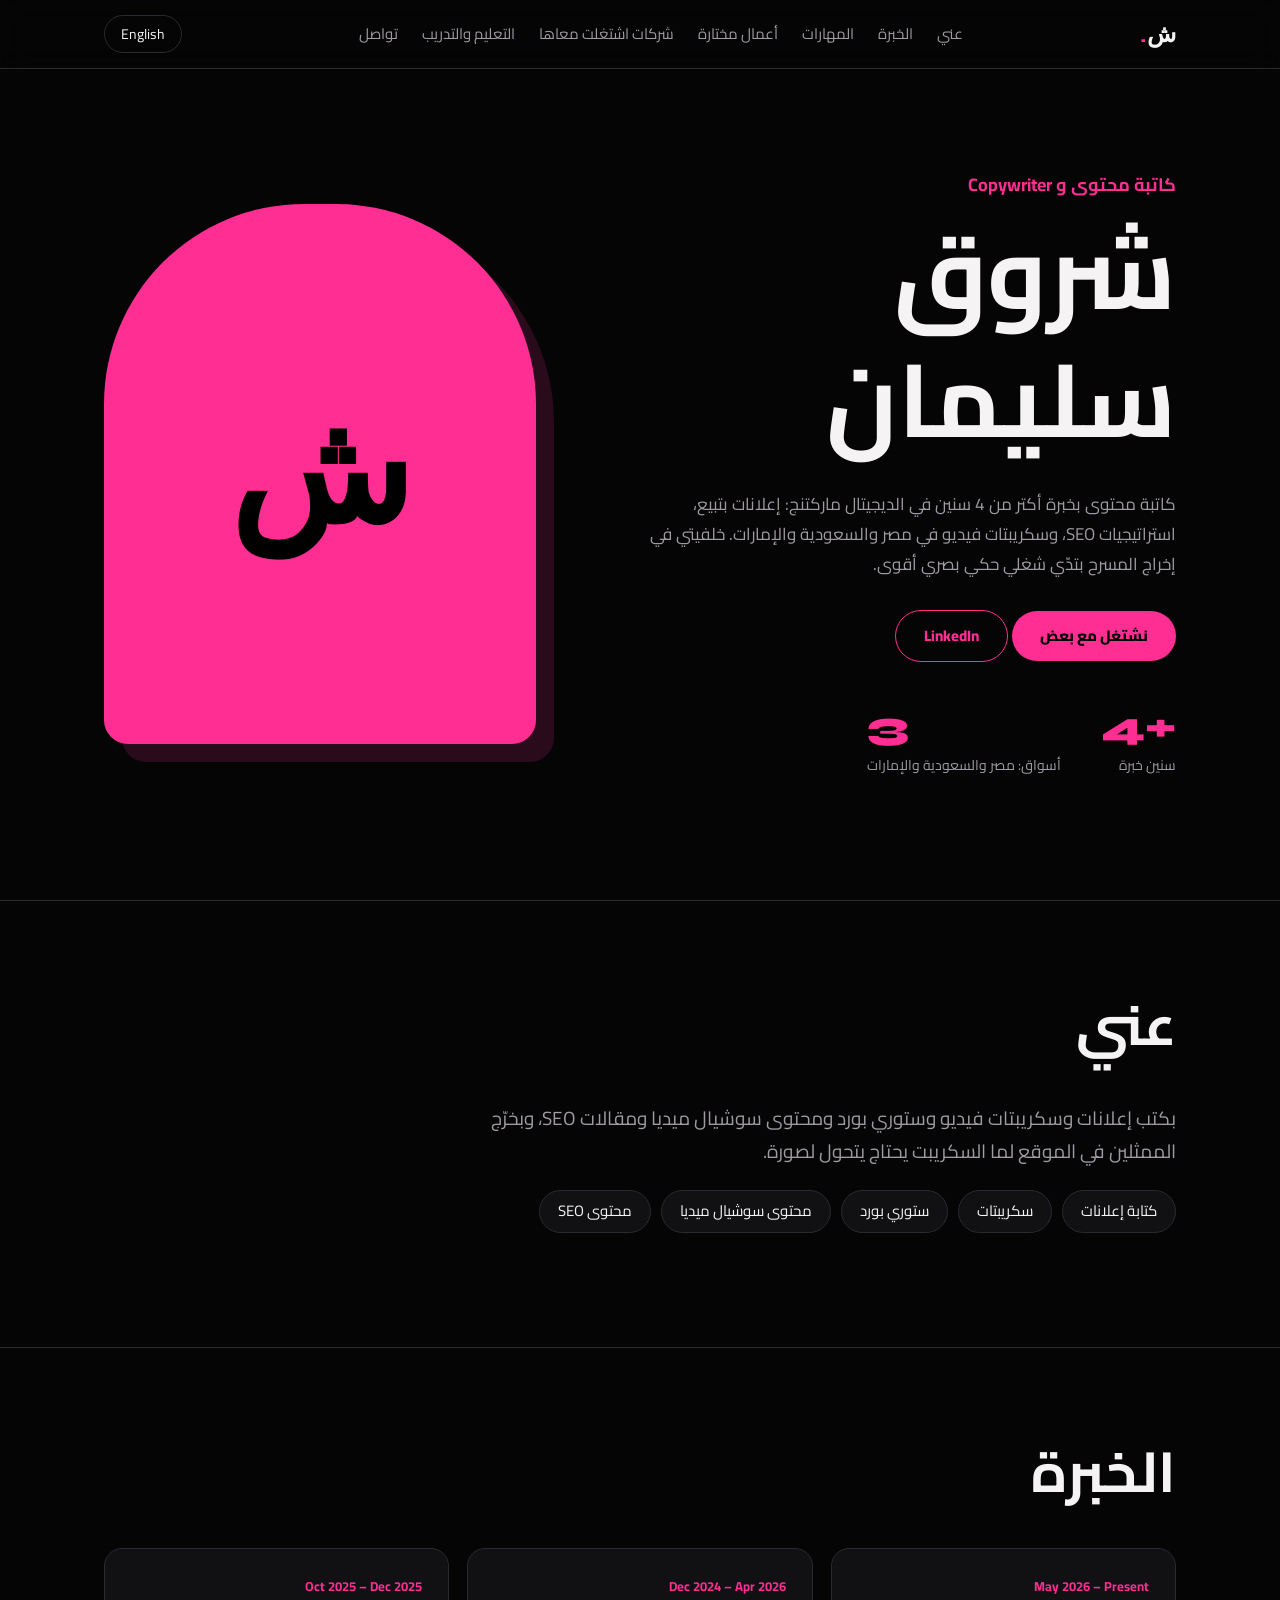
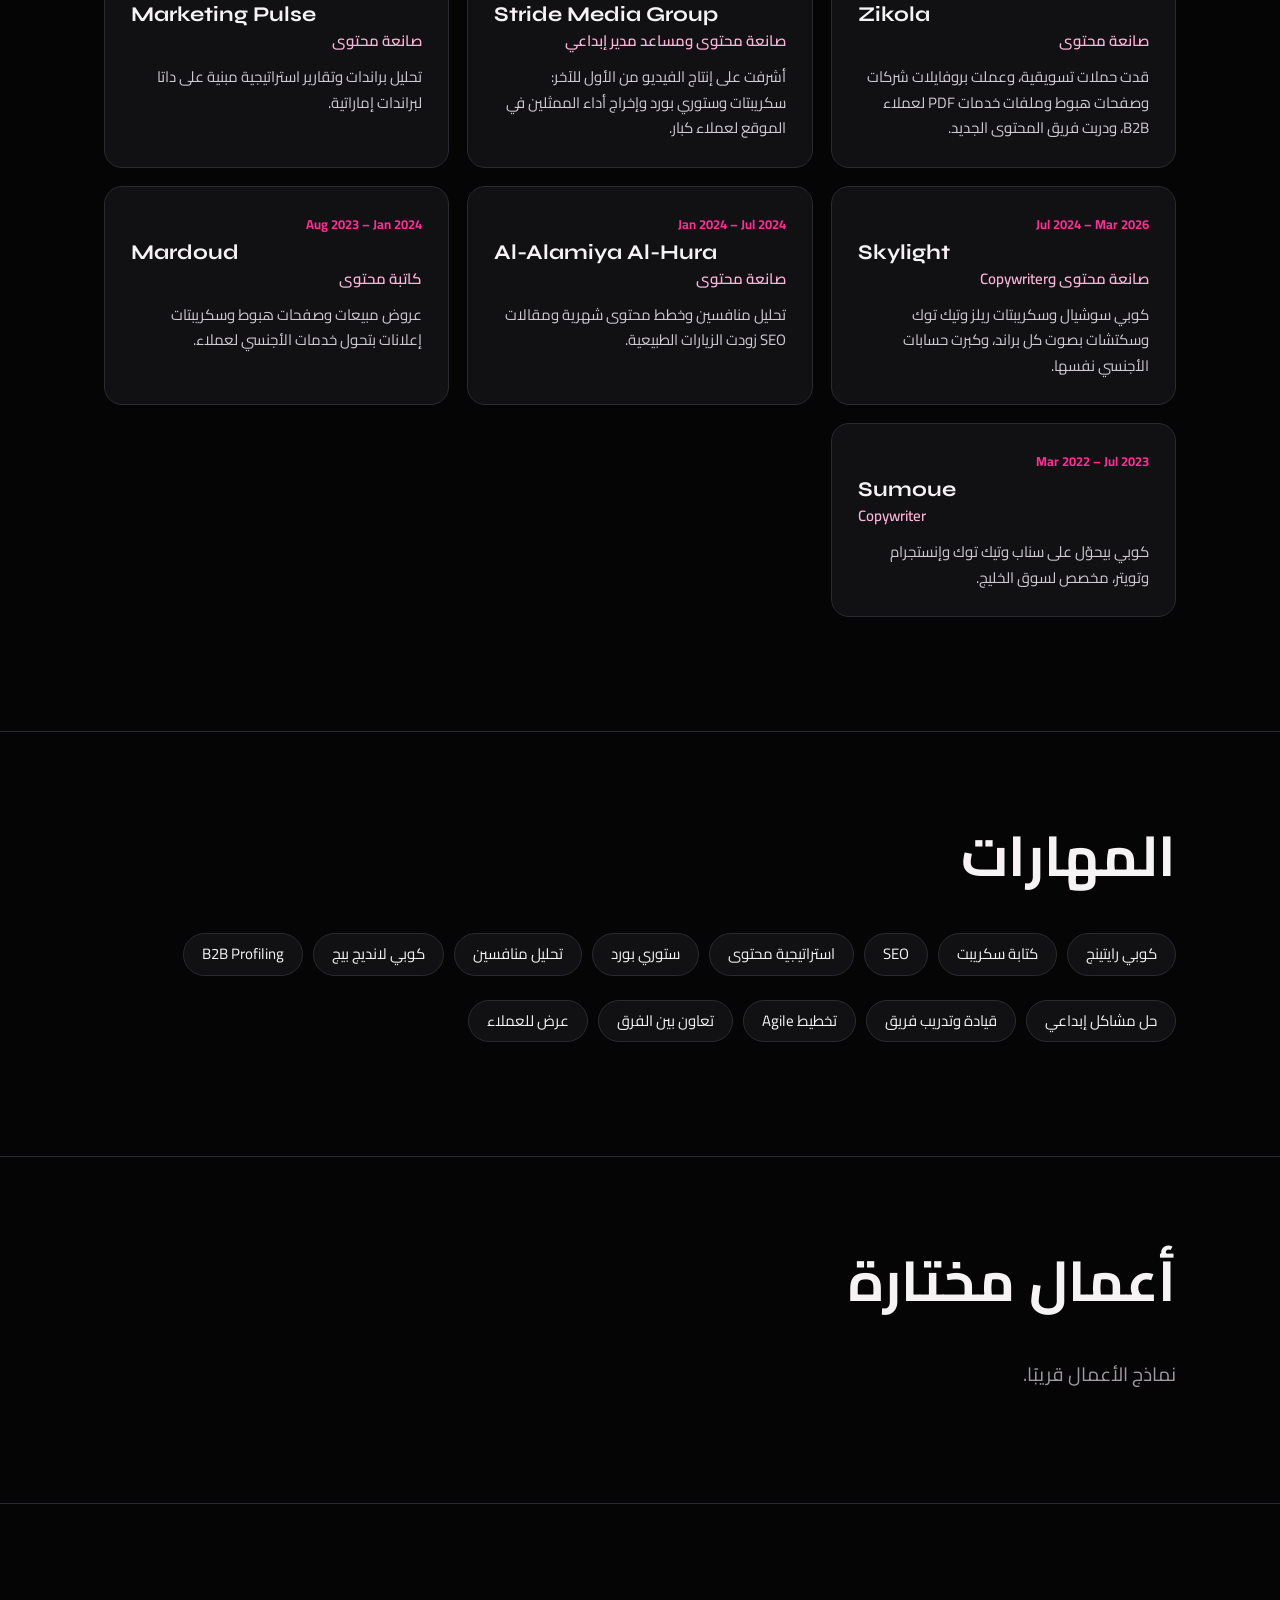
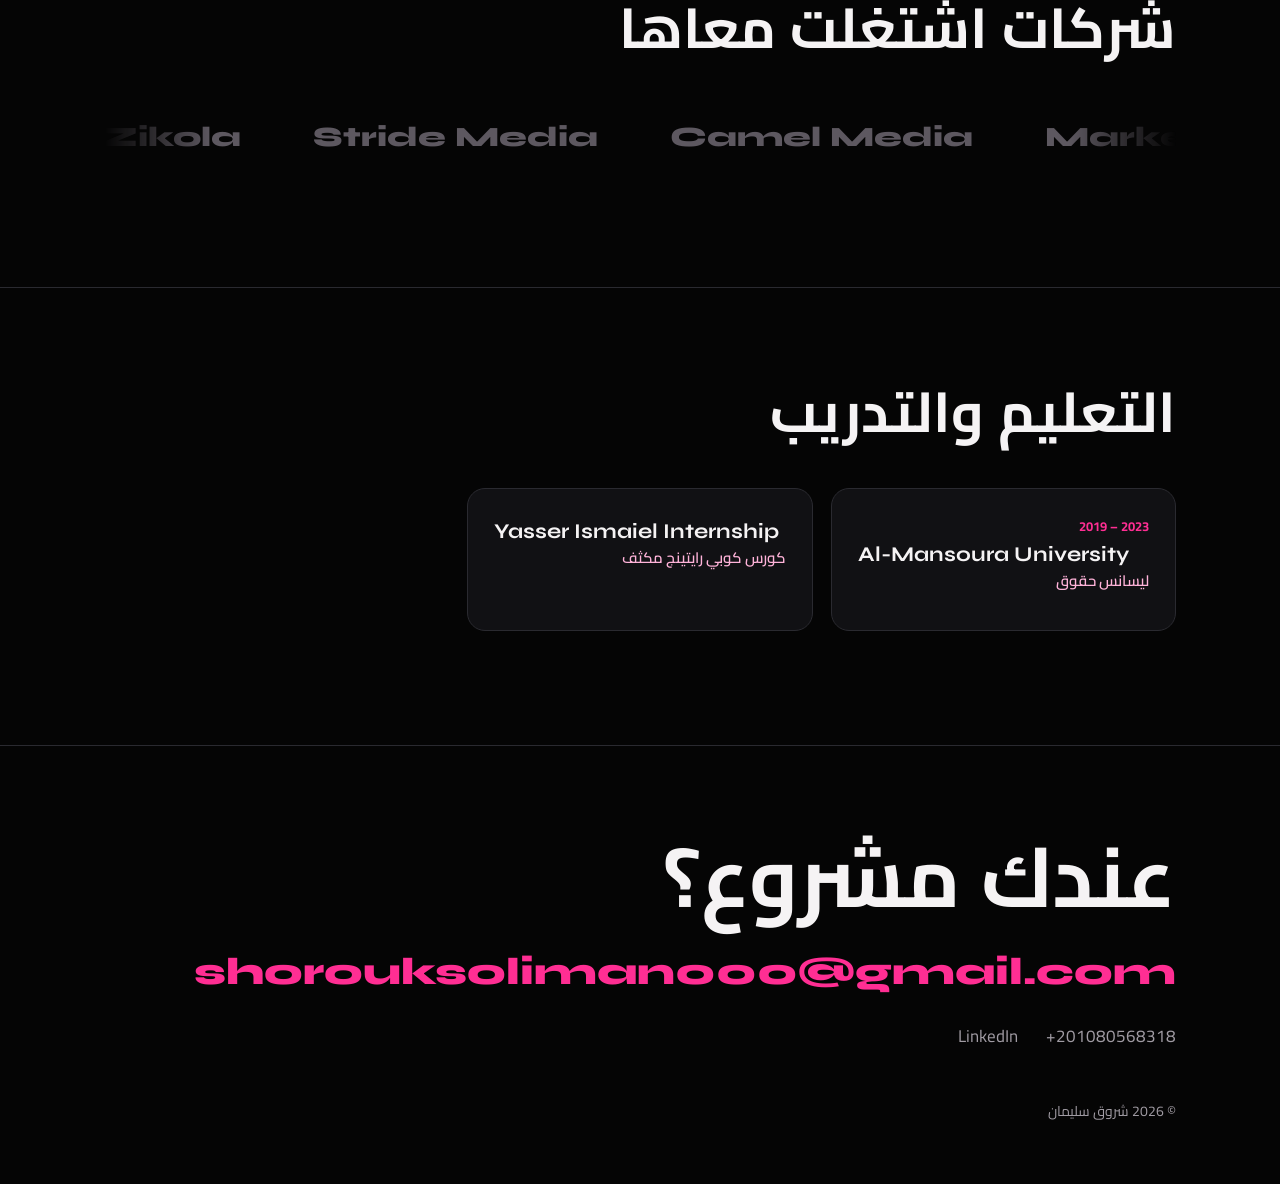
==== index.html @ d2f6fe2e "Add files via upload" ====
<!DOCTYPE html>
<html lang="ar" dir="rtl">
<head>
<meta charset="utf-8">
<meta name="viewport" content="width=device-width,initial-scale=1">
<title>Shorouk Soliman | Content Creator & Copywriter</title>
<meta name="description" content="Content creator and copywriter: ad copy, scripts, SEO and social media content.">
<link rel="preconnect" href="https://fonts.googleapis.com"><link rel="preconnect" href="https://fonts.gstatic.com" crossorigin>
<link href="https://fonts.googleapis.com/css2?family=Cairo:wght@400;600;800&family=Syne:wght@700;800&display=swap" rel="stylesheet">
<link rel="stylesheet" href="site.css">
</head>
<body>
<div id="app"></div>
<script src="data.js"></script>
<script>
let D,lang=localStorage.getItem('lang')||'ar';
const t=o=>!o?'':typeof o=='string'?o:(o[lang]||o.en||o.ar||'');
const e=s=>String(s??'').replace(/[&<>"]/g,c=>({'&':'&amp;','<':'&lt;','>':'&gt;','"':'&quot;'}[c]));
function block(b){
 switch(b.kind){
  case 'text':return `<p class="tx" dir="auto">${e(t(b.text))}</p>`;
  case 'tags':return `<div class="tags">${t(b.text).split(/[,،]/).filter(x=>x.trim()).map(x=>`<span dir="auto">${e(x.trim())}</span>`).join('')}</div>`;
  case 'card':return `<article class="card">${b.date?`<span class="dt" dir="ltr">${e(b.date)}</span>`:''}<h3 dir="auto">${e(t(b.title))}</h3><h4 dir="auto">${e(t(b.sub))}</h4>${t(b.text)?`<p dir="auto">${e(t(b.text))}</p>`:''}</article>`;
  case 'media':{const s=b.src||'',y=s.match(/(?:youtu\.be\/|v=)([\w-]{11})/);
   return `<figure>${y?`<iframe src="https://www.youtube.com/embed/${y[1]}" allowfullscreen loading="lazy"></iframe>`:b.type=='video'?`<video src="${e(s)}" controls playsinline preload="metadata"></video>`:`<img src="${e(s)}" alt="" loading="lazy">`}</figure>`}
 }return '';
}
function sec(s){
 const B=k=>s.blocks.filter(b=>b.kind==k).map(block).join('');
 const logos=s.blocks.filter(b=>b.kind=='logo').map(b=>`<div>${b.src?`<img src="${e(b.src)}" alt="${e(b.name)}">`:e(b.name)}</div>`).join('');
 const grid=k=>B(k)?`<div class="grid">${B(k)}</div>`:'';
 return `<section id="${e(s.id)}"><div class="wrap"><h2>${e(t(s.title))}</h2>${B('text')}${B('tags')}${grid('card')}${grid('media')}${logos?`<div class="mq"><div class="mt">${logos+logos}</div></div>`:''}</div></section>`;
}
function draw(){
 const p=D.profile,S=D.sections.filter(s=>s.visible!==false),ar=lang=='ar';
 document.documentElement.lang=lang;document.documentElement.dir=ar?'rtl':'ltr';
 document.title=t(p.name)+' | '+t(p.title);
 const nm=t(p.name),ln=p.linkedin;
 document.getElementById('app').innerHTML=`
 <nav><div class="wrap"><a class="logo" href="#top">${e(nm[0]||'S')}<b>.</b></a>
  <ul>${S.map(s=>`<li><a href="#${e(s.id)}">${e(t(s.title))}</a></li>`).join('')}<li><a href="#contact">${ar?'تواصل':'Contact'}</a></li></ul>
  <button class="lang" id="lg" aria-label="Language">${ar?'English':'عربي'}</button></div></nav>
 <header class="hero" id="top"><div class="wrap"><div>
  <small class="in">${e(t(p.title))}</small>
  <h1 class="in">${e(nm)}</h1>
  <p class="in">${e(t(p.bio))}</p>
  <div class="in"><a class="btn" href="#contact">${ar?'نشتغل مع بعض':'Work with me'}</a> <a class="btn o" href="${e(ln)}" target="_blank" rel="noopener">LinkedIn</a>
  <div class="stats">${(p.stats||[]).map(x=>`<div><b dir="ltr">${e(x.n)}</b><span>${e(t(x.l))}</span></div>`).join('')}</div></div></div>
  <div class="ph in">${p.photo?`<img src="${e(p.photo)}" alt="${e(nm)}">`:e(nm[0]||'')}</div></div></header>
 ${S.map(sec).join('')}
 <footer id="contact"><div class="wrap"><h2>${ar?'عندك مشروع؟':'Got a project?'}</h2>
  <a class="big" href="mailto:${e(p.email)}">${e(p.email)}</a>
  <div class="ln"><a href="tel:${e(p.phone)}" dir="ltr">${e(p.phone)}</a><a href="${e(ln)}" target="_blank" rel="noopener">LinkedIn</a></div>
  <p style="margin-top:48px;font-size:14px">© ${new Date().getFullYear()} ${e(nm)}</p></div></footer>`;
 document.getElementById('lg').onclick=()=>{lang=ar?'en':'ar';localStorage.setItem('lang',lang);draw()};
}
loadData(location.search.includes('preview')).then(d=>{D=d;draw()});
</script>
</body>
</html>
---- site.css ----
:root{--bg:#050505;--bg2:#111114;--pk:#ff2e93;--pk2:#ffb3d9;--tx:#f5f3f4;--mu:#a09ba3;--ln:#2a2a30}
*{box-sizing:border-box;margin:0}
html{scroll-behavior:smooth}
body{background:var(--bg);color:var(--tx);font:17px/1.75 'Cairo',sans-serif;overflow-x:hidden}
h1,h2,h3{font-family:'Syne','Cairo',sans-serif;line-height:1.05}
a{color:inherit;text-decoration:none}
:focus-visible{outline:2px solid var(--pk);outline-offset:3px}
.wrap{max-width:1120px;margin:auto;padding:0 24px}
nav{position:fixed;top:0;inset-inline:0;z-index:20;backdrop-filter:blur(14px);background:#050505cc;border-bottom:1px solid var(--ln)}
nav .wrap{display:flex;align-items:center;justify-content:space-between;height:68px;gap:16px}
nav ul{display:flex;gap:24px;list-style:none;padding:0;font-size:15px;color:var(--mu)}
nav ul a:hover{color:var(--pk)}
.logo{font:800 24px Syne}.logo b{color:var(--pk)}
.btn{display:inline-block;padding:12px 28px;border-radius:99px;background:var(--pk);color:#000;font-weight:800;border:0;cursor:pointer;font-family:inherit;font-size:15px;transition:transform .25s,box-shadow .25s}
.btn:hover{transform:translateY(-2px);box-shadow:0 10px 30px #ff2e9355}
.btn.o{background:none;border:1px solid var(--pk);color:var(--pk)}
.lang{background:none;border:1px solid var(--ln);color:var(--tx);border-radius:99px;padding:6px 16px;cursor:pointer;font:inherit;font-size:14px}
.lang:hover{border-color:var(--pk)}
.hero{min-height:100vh;display:flex;align-items:center;padding:96px 0 48px;position:relative;overflow:hidden}
.hero .wrap{display:grid;grid-template-columns:1.35fr 1fr;gap:56px;align-items:center}
.hero small{color:var(--pk);font-size:18px;font-weight:700}
h1{font-size:clamp(46px,8vw,104px);margin:12px 0 22px;letter-spacing:-.02em}
[dir=rtl] h1{line-height:1.25;letter-spacing:0}
.hero p{color:var(--mu);max-width:540px;margin-bottom:30px}
.hero .in{animation:up .9s cubic-bezier(.2,.8,.2,1) both}
.hero .in:nth-child(2){animation-delay:.12s}.hero .in:nth-child(3){animation-delay:.24s}.hero .in:nth-child(4){animation-delay:.36s}
@keyframes up{from{opacity:0;transform:translateY(36px)}}
.ph{aspect-ratio:4/5;border-radius:200px 200px 24px 24px;background:var(--pk);display:grid;place-items:center;font:800 150px Syne;color:#000;overflow:hidden;box-shadow:18px 18px 0 #2a0b1b}
.ph img{width:100%;height:100%;object-fit:cover}
.stats{display:flex;gap:40px;margin-top:40px;flex-wrap:wrap}
.stats b{display:block;font:800 40px Syne;color:var(--pk)}.stats span{color:var(--mu);font-size:14px}
section{padding:90px 0;border-top:1px solid var(--ln)}
section h2{font-size:clamp(32px,5vw,56px);margin-bottom:38px}
[dir=rtl] section h2{line-height:1.3}
.tx{color:var(--mu);max-width:720px;margin-bottom:22px;font-size:19px}
.grid{display:grid;grid-template-columns:repeat(auto-fill,minmax(310px,1fr));gap:18px;margin-bottom:24px}
.card{background:var(--bg2);border:1px solid var(--ln);border-radius:18px;padding:26px;transition:border-color .25s}
.card:hover{border-color:var(--pk)}
.card .dt{font-size:13px;color:var(--pk);font-weight:700}
.card h3{font-size:21px;margin:6px 0 2px}.card h4{font-size:15px;color:var(--pk2);font-weight:600;margin-bottom:10px}.card p{font-size:15px;color:#cfcbd0;line-height:1.7}
.tags{display:flex;flex-wrap:wrap;gap:10px;margin-bottom:24px}
.tags span{padding:7px 18px;border:1px solid var(--ln);border-radius:99px;background:var(--bg2);font-size:15px}
figure{border-radius:18px;overflow:hidden;background:var(--bg2);aspect-ratio:16/10;border:1px solid var(--ln)}
figure img,figure video,figure iframe{width:100%;height:100%;object-fit:cover;border:0;display:block}
.mq{overflow:hidden;direction:ltr;margin:28px 0;mask:linear-gradient(90deg,transparent,#000 10%,#000 90%,transparent);-webkit-mask:linear-gradient(90deg,transparent,#000 10%,#000 90%,transparent)}
.mt{display:flex;gap:72px;width:max-content;animation:mq 28s linear infinite}
.mq:hover .mt{animation-play-state:paused}
.mt div{height:64px;display:flex;align-items:center;font:800 28px Syne;color:#5d5860;white-space:nowrap}
.mt img{height:100%;max-width:170px;object-fit:contain}
@keyframes mq{to{transform:translateX(-50%)}}
footer{border-top:1px solid var(--ln);padding:90px 0 60px;color:var(--mu)}
footer h2{font-size:clamp(36px,7vw,84px);color:var(--tx);margin-bottom:24px}
footer a.big{font:800 clamp(20px,3.4vw,38px) Syne;color:var(--pk);word-break:break-all}
footer .ln{display:flex;gap:28px;flex-wrap:wrap;margin-top:28px}
footer .ln a:hover{color:var(--pk)}
@media(max-width:800px){.hero .wrap{grid-template-columns:1fr}nav ul{display:none}.ph{max-width:300px;font-size:100px}}
@media(prefers-reduced-motion:reduce){.hero .in{animation:none}.mt{animation:none}html{scroll-behavior:auto}}
/* admin */
.adm{display:grid;grid-template-columns:270px 1fr;min-height:100vh}
.side{background:var(--bg2);border-inline-end:1px solid var(--ln);padding:20px;position:sticky;top:0;height:100vh;overflow:auto}
.side h3{margin-bottom:6px}
.main{padding:32px;max-width:920px}
.adm input,.adm textarea{width:100%;background:#000;border:1px solid var(--ln);color:var(--tx);border-radius:10px;padding:10px 12px;font:inherit;font-size:15px;margin:4px 0 10px}
.adm input:focus,.adm textarea:focus{outline:0;border-color:var(--pk)}
.adm label{font-size:13px;color:var(--mu)}
.box{background:var(--bg2);border:1px solid var(--ln);border-radius:16px;padding:18px;margin-bottom:16px}
.box>.row:first-child{margin-bottom:10px}
.row{display:flex;gap:10px;flex-wrap:wrap;align-items:center}.row>*{flex:1}
.mini{background:none;border:1px solid var(--ln);color:var(--tx);border-radius:8px;padding:5px 10px;cursor:pointer;flex:0;font:inherit;font-size:14px;white-space:nowrap}
.mini:hover{border-color:var(--pk);color:var(--pk)}
.si{display:flex;gap:4px;align-items:center;padding:6px 8px;border-radius:10px;cursor:pointer;font-size:15px}
.si.on{background:#ff2e9322;color:var(--pk)}.si>span{flex:1;overflow:hidden;text-overflow:ellipsis;white-space:nowrap}
.pv{max-height:90px;border-radius:8px;display:block;margin:6px 0}
.st{color:var(--pk);font-size:13px;min-height:20px}
.hint{color:var(--mu);font-size:13px;margin-bottom:12px}

.card .dt{display:block}[dir=rtl] .card .dt{text-align:right}
.card>*{text-align:start}
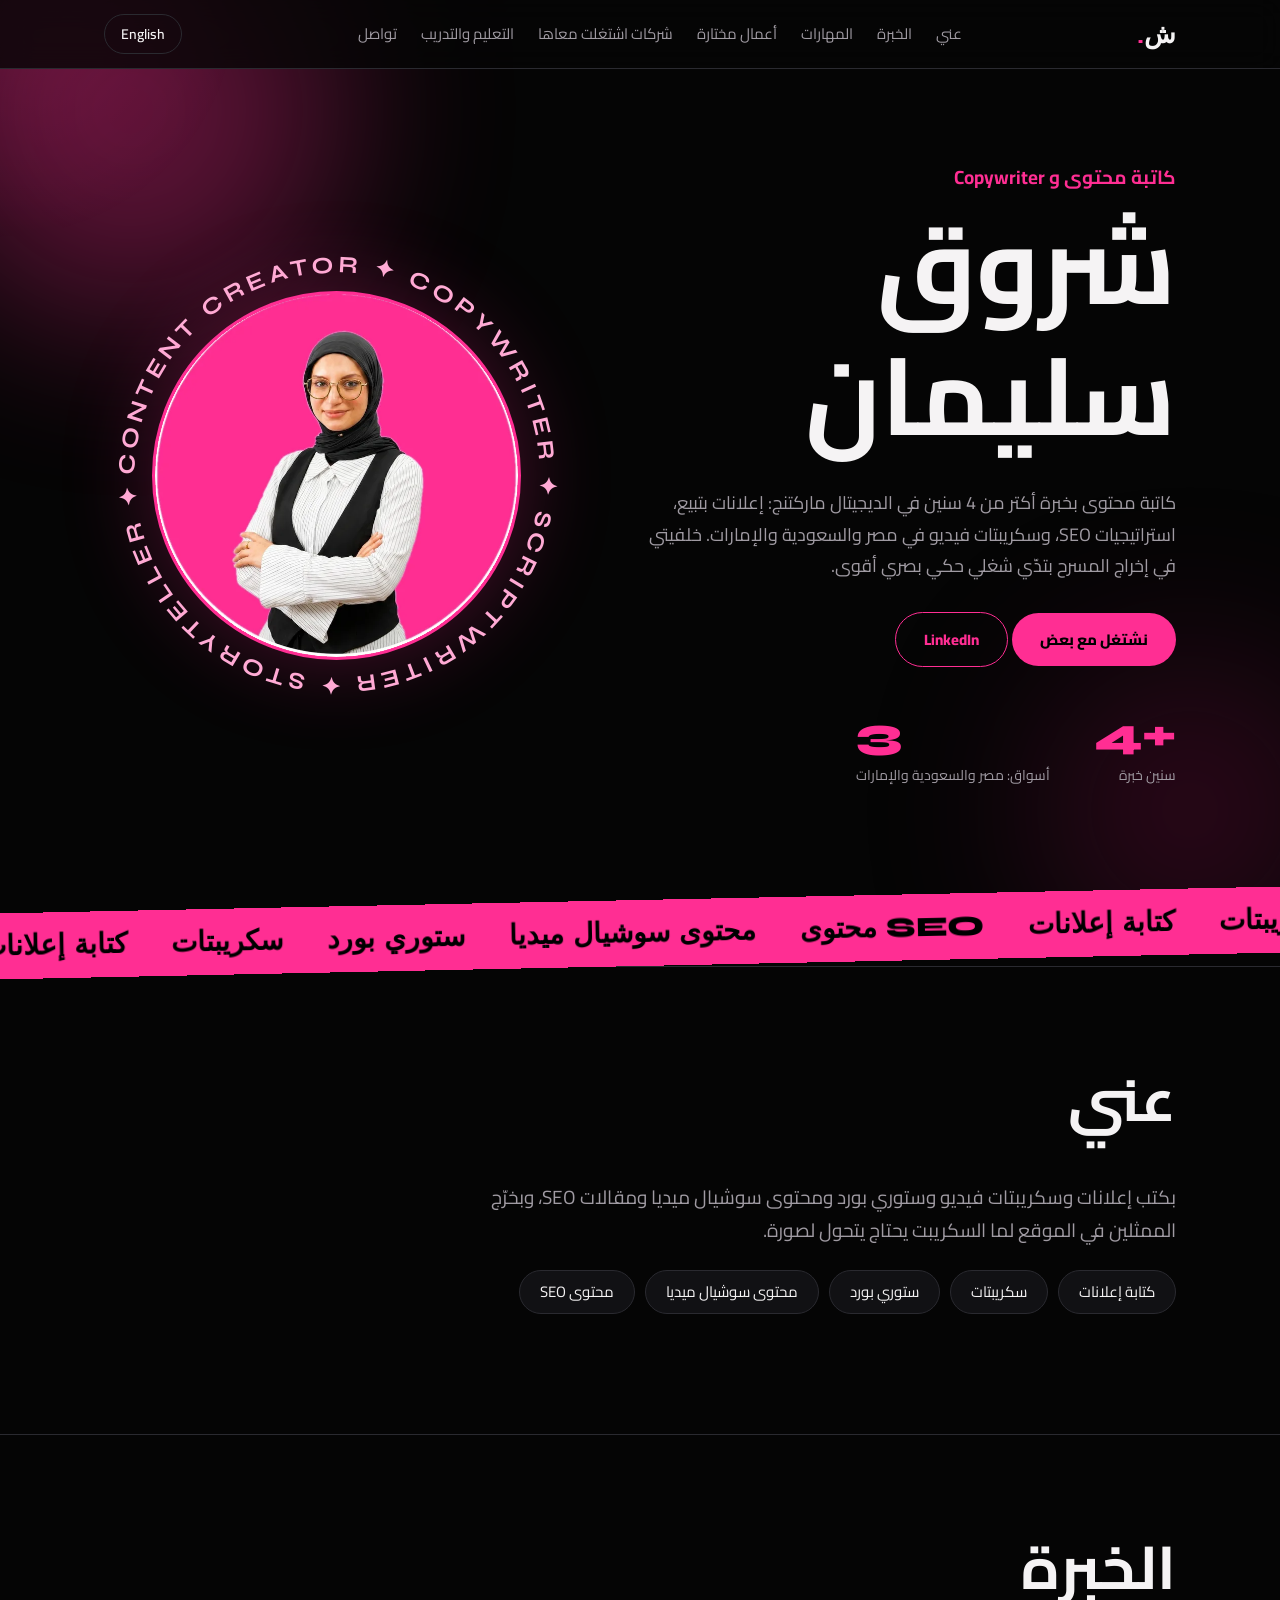
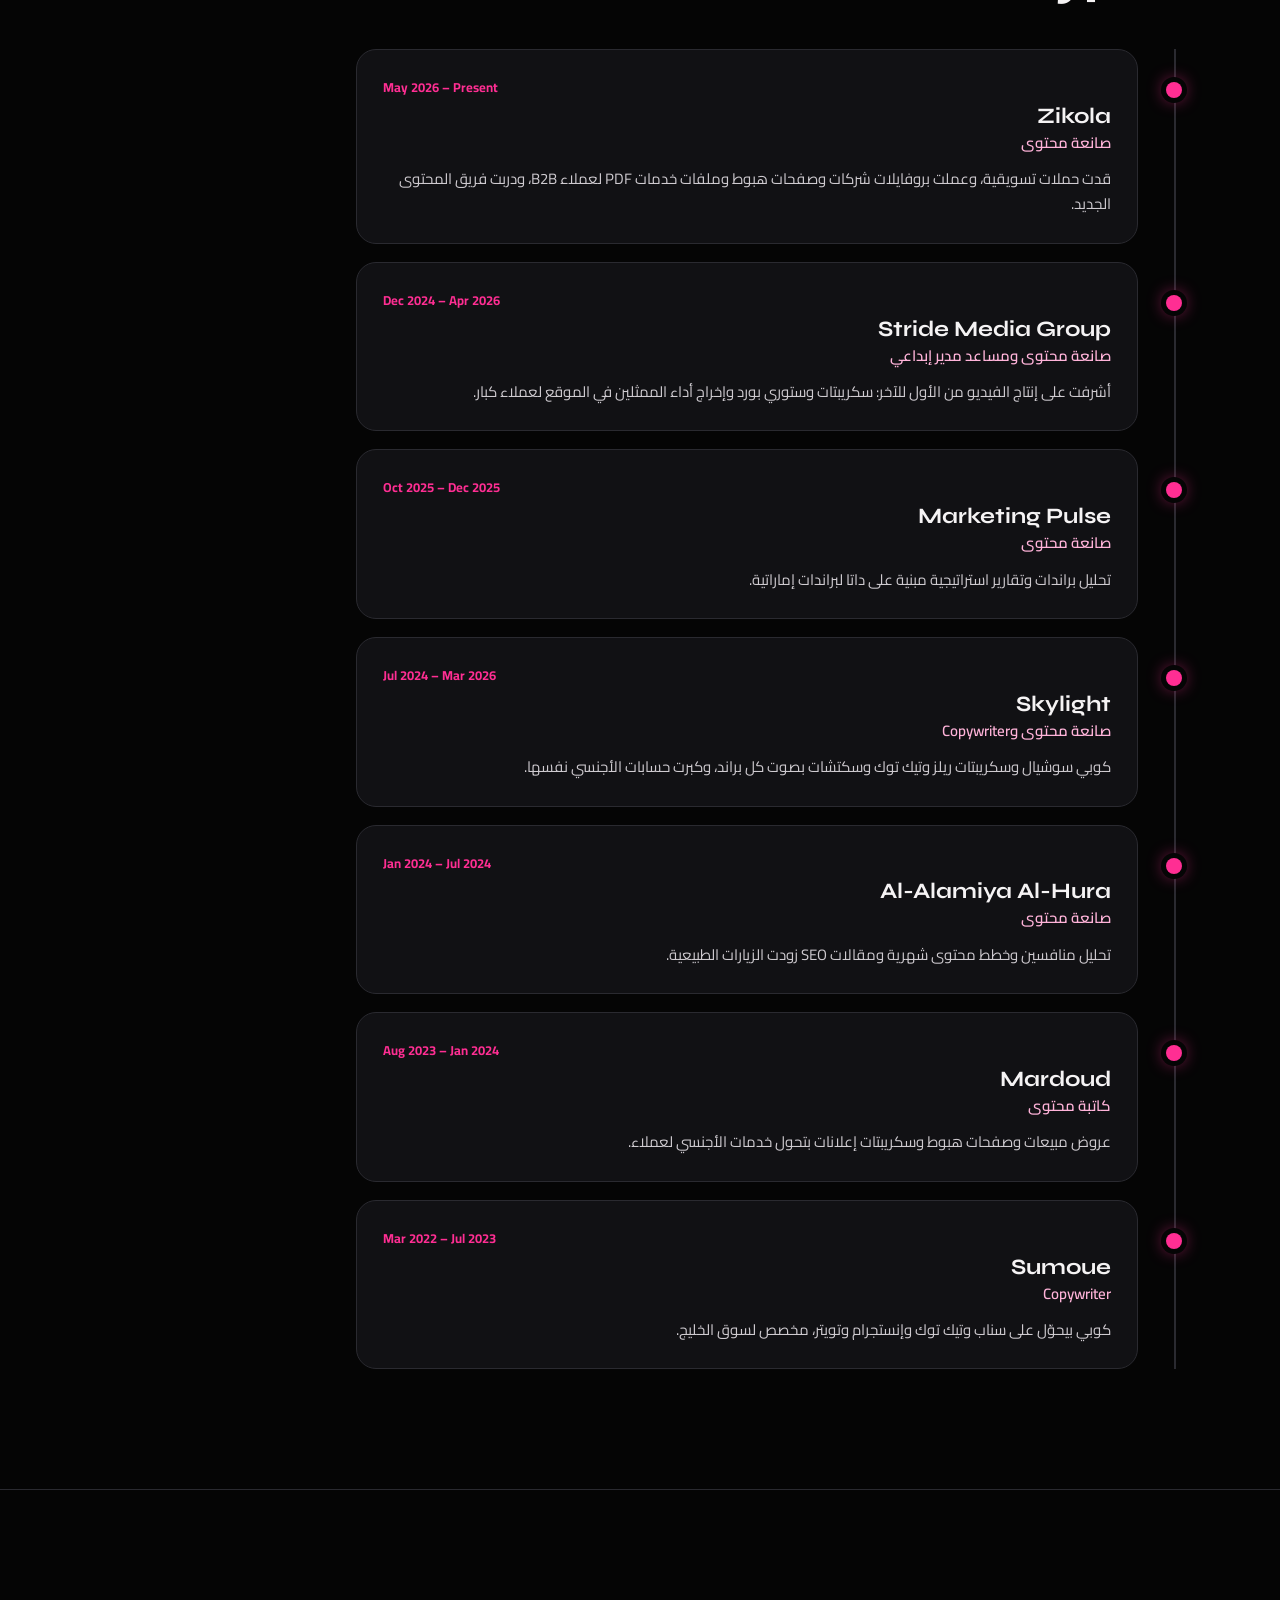
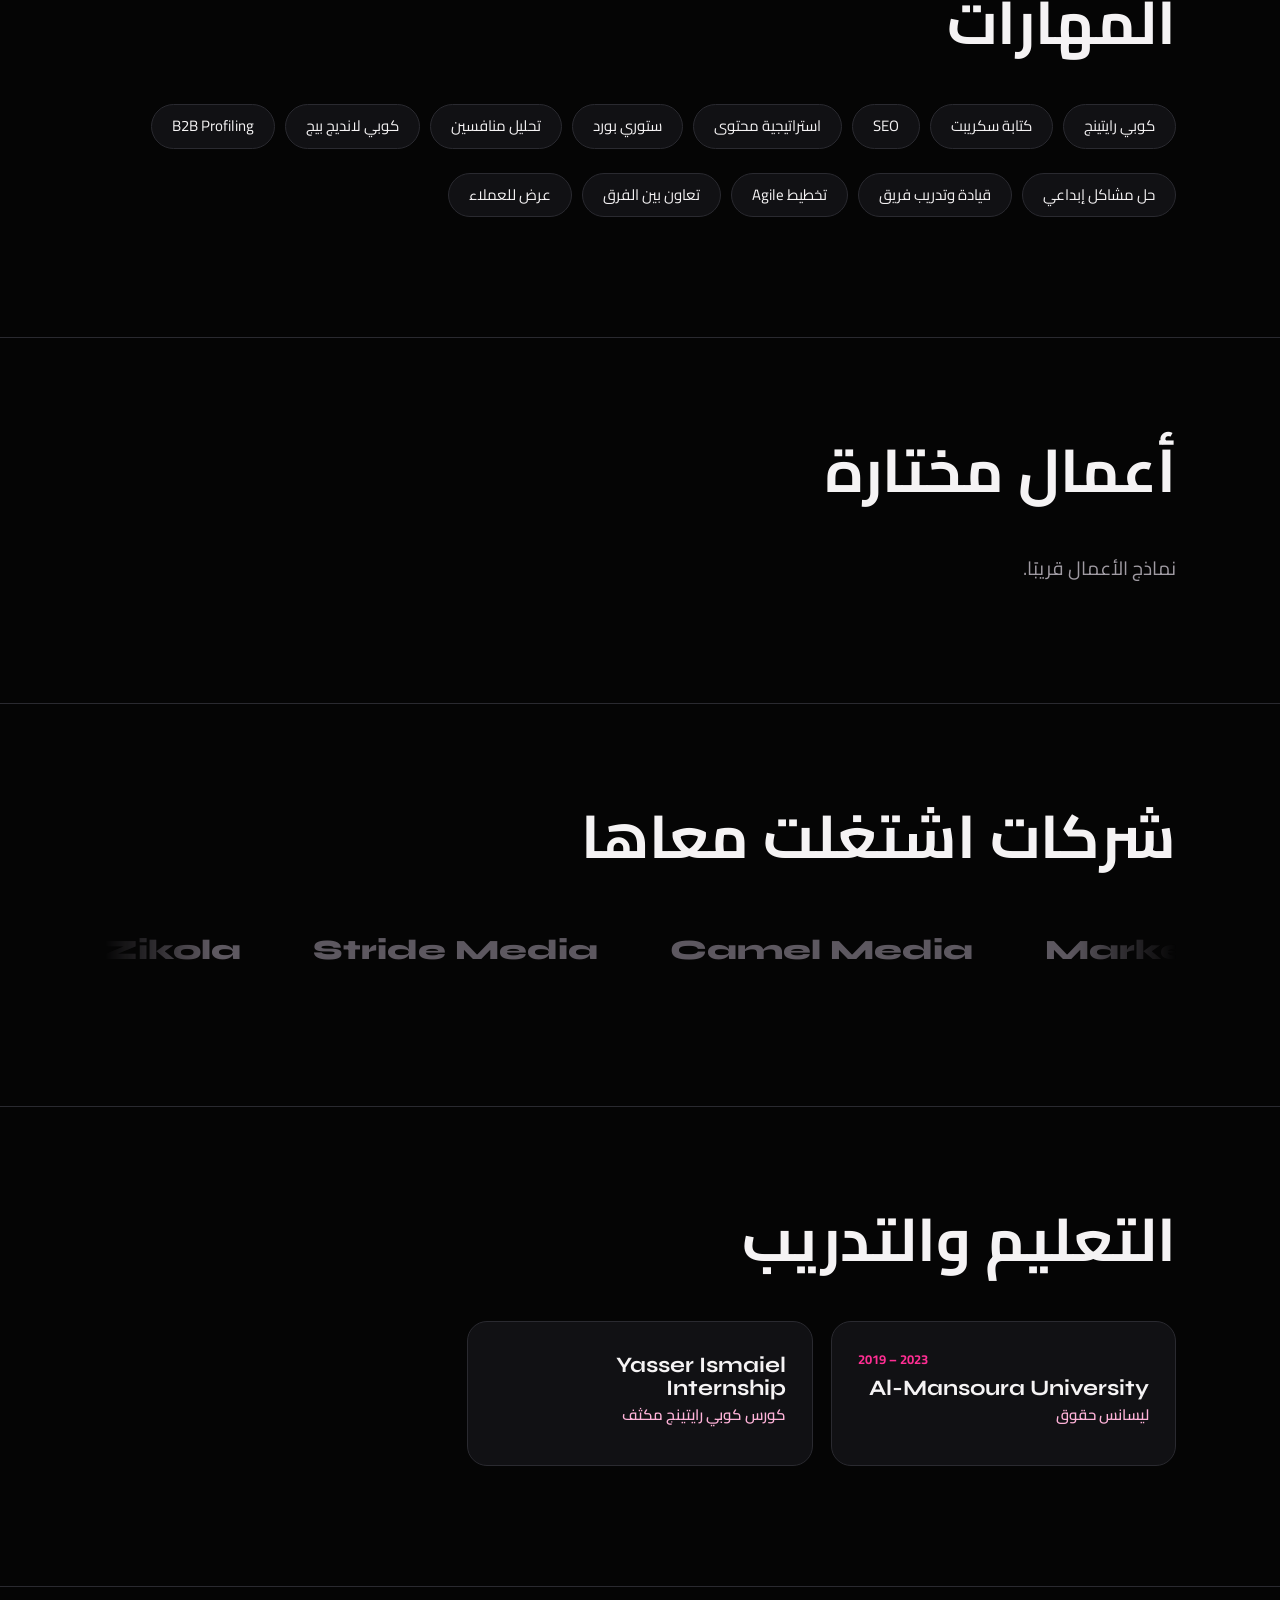
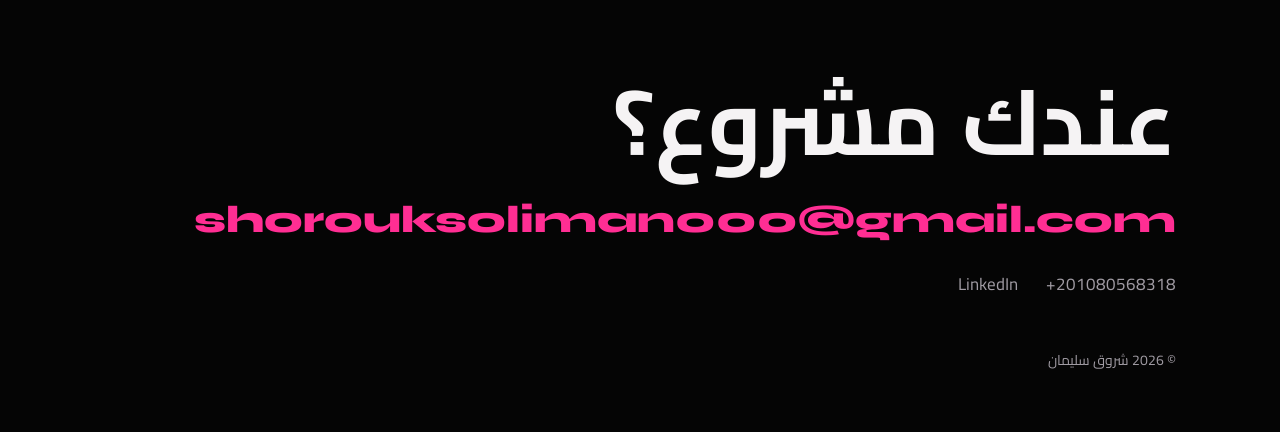
==== commit 96ca0eeb: "Add files via upload" ====
--- a/index.html
+++ b/index.html
@@ -2,59 +2,17 @@
 <html lang="ar" dir="rtl">
 <head>
 <meta charset="utf-8">
-<meta name="viewport" content="width=device-width,initial-scale=1">
+<meta name="viewport" content="width=device-width,initial-scale=1,viewport-fit=cover">
 <title>Shorouk Soliman | Content Creator & Copywriter</title>
 <meta name="description" content="Content creator and copywriter: ad copy, scripts, SEO and social media content.">
 <link rel="preconnect" href="https://fonts.googleapis.com"><link rel="preconnect" href="https://fonts.gstatic.com" crossorigin>
 <link href="https://fonts.googleapis.com/css2?family=Cairo:wght@400;600;800&family=Syne:wght@700;800&display=swap" rel="stylesheet">
-<link rel="stylesheet" href="site.css">
+<link rel="stylesheet" href="style.css">
 </head>
 <body>
+<div class="glow" id="gl"></div>
 <div id="app"></div>
-<script src="data.js"></script>
-<script>
-let D,lang=localStorage.getItem('lang')||'ar';
-const t=o=>!o?'':typeof o=='string'?o:(o[lang]||o.en||o.ar||'');
-const e=s=>String(s??'').replace(/[&<>"]/g,c=>({'&':'&amp;','<':'&lt;','>':'&gt;','"':'&quot;'}[c]));
-function block(b){
- switch(b.kind){
-  case 'text':return `<p class="tx" dir="auto">${e(t(b.text))}</p>`;
-  case 'tags':return `<div class="tags">${t(b.text).split(/[,،]/).filter(x=>x.trim()).map(x=>`<span dir="auto">${e(x.trim())}</span>`).join('')}</div>`;
-  case 'card':return `<article class="card">${b.date?`<span class="dt" dir="ltr">${e(b.date)}</span>`:''}<h3 dir="auto">${e(t(b.title))}</h3><h4 dir="auto">${e(t(b.sub))}</h4>${t(b.text)?`<p dir="auto">${e(t(b.text))}</p>`:''}</article>`;
-  case 'media':{const s=b.src||'',y=s.match(/(?:youtu\.be\/|v=)([\w-]{11})/);
-   return `<figure>${y?`<iframe src="https://www.youtube.com/embed/${y[1]}" allowfullscreen loading="lazy"></iframe>`:b.type=='video'?`<video src="${e(s)}" controls playsinline preload="metadata"></video>`:`<img src="${e(s)}" alt="" loading="lazy">`}</figure>`}
- }return '';
-}
-function sec(s){
- const B=k=>s.blocks.filter(b=>b.kind==k).map(block).join('');
- const logos=s.blocks.filter(b=>b.kind=='logo').map(b=>`<div>${b.src?`<img src="${e(b.src)}" alt="${e(b.name)}">`:e(b.name)}</div>`).join('');
- const grid=k=>B(k)?`<div class="grid">${B(k)}</div>`:'';
- return `<section id="${e(s.id)}"><div class="wrap"><h2>${e(t(s.title))}</h2>${B('text')}${B('tags')}${grid('card')}${grid('media')}${logos?`<div class="mq"><div class="mt">${logos+logos}</div></div>`:''}</div></section>`;
-}
-function draw(){
- const p=D.profile,S=D.sections.filter(s=>s.visible!==false),ar=lang=='ar';
- document.documentElement.lang=lang;document.documentElement.dir=ar?'rtl':'ltr';
- document.title=t(p.name)+' | '+t(p.title);
- const nm=t(p.name),ln=p.linkedin;
- document.getElementById('app').innerHTML=`
- <nav><div class="wrap"><a class="logo" href="#top">${e(nm[0]||'S')}<b>.</b></a>
-  <ul>${S.map(s=>`<li><a href="#${e(s.id)}">${e(t(s.title))}</a></li>`).join('')}<li><a href="#contact">${ar?'تواصل':'Contact'}</a></li></ul>
-  <button class="lang" id="lg" aria-label="Language">${ar?'English':'عربي'}</button></div></nav>
- <header class="hero" id="top"><div class="wrap"><div>
-  <small class="in">${e(t(p.title))}</small>
-  <h1 class="in">${e(nm)}</h1>
-  <p class="in">${e(t(p.bio))}</p>
-  <div class="in"><a class="btn" href="#contact">${ar?'نشتغل مع بعض':'Work with me'}</a> <a class="btn o" href="${e(ln)}" target="_blank" rel="noopener">LinkedIn</a>
-  <div class="stats">${(p.stats||[]).map(x=>`<div><b dir="ltr">${e(x.n)}</b><span>${e(t(x.l))}</span></div>`).join('')}</div></div></div>
-  <div class="ph in">${p.photo?`<img src="${e(p.photo)}" alt="${e(nm)}">`:e(nm[0]||'')}</div></div></header>
- ${S.map(sec).join('')}
- <footer id="contact"><div class="wrap"><h2>${ar?'عندك مشروع؟':'Got a project?'}</h2>
-  <a class="big" href="mailto:${e(p.email)}">${e(p.email)}</a>
-  <div class="ln"><a href="tel:${e(p.phone)}" dir="ltr">${e(p.phone)}</a><a href="${e(ln)}" target="_blank" rel="noopener">LinkedIn</a></div>
-  <p style="margin-top:48px;font-size:14px">© ${new Date().getFullYear()} ${e(nm)}</p></div></footer>`;
- document.getElementById('lg').onclick=()=>{lang=ar?'en':'ar';localStorage.setItem('lang',lang);draw()};
-}
-loadData(location.search.includes('preview')).then(d=>{D=d;draw()});
-</script>
+<script src="content.js"></script>
+<script src="site.js"></script>
 </body>
 </html>
--- a/style.css
+++ b/style.css
@@ -0,0 +1,89 @@
+:root{--bg:#050505;--bg2:#111114;--pk:#ff2e93;--pk2:#ffb3d9;--tx:#f5f3f4;--mu:#a09ba3;--ln:#2a2a30;box-sizing:border-box;padding-top:env(safe-area-inset-top,0px);padding-bottom:env(safe-area-inset-bottom,0px)}
+html{scroll-behavior:smooth;scroll-padding-top:80px;background:var(--bg)}
+*{box-sizing:border-box;margin:0}
+html,body{overflow-x:clip}body{background:var(--bg);color:var(--tx);font:17px/1.75 'Cairo',sans-serif;overflow-x:hidden}
+h1,h2,h3{font-family:'Syne','Cairo',sans-serif;line-height:1.05}
+a{color:inherit;text-decoration:none}
+:focus-visible{outline:2px solid var(--pk);outline-offset:3px}
+.wrap{max-width:1120px;margin:auto;padding:0 24px}
+.glow{position:fixed;width:520px;height:520px;margin:-260px 0 0 -260px;border-radius:50%;background:radial-gradient(#ff2e9330,transparent 65%);pointer-events:none;z-index:0;left:0;top:0}
+nav{position:fixed;top:0;inset-inline:0;z-index:20;backdrop-filter:blur(14px);-webkit-backdrop-filter:blur(14px);background:#050505cc;border-bottom:1px solid var(--ln);padding-top:env(safe-area-inset-top,0px)}
+nav .wrap{display:flex;align-items:center;justify-content:space-between;height:68px;gap:16px}
+nav ul{display:flex;gap:24px;list-style:none;padding:0;font-size:15px;color:var(--mu)}
+nav ul a:hover{color:var(--pk)}
+.logo{font:800 26px Syne}.logo b{color:var(--pk)}
+.btn{display:inline-block;padding:12px 28px;border-radius:99px;background:var(--pk);color:#000;font-weight:800;border:0;cursor:pointer;font:800 15px Cairo;transition:transform .25s,box-shadow .25s}
+.btn:hover{transform:translateY(-2px);box-shadow:0 10px 30px #ff2e9355}
+.btn.o{background:none;border:1px solid var(--pk);color:var(--pk)}
+.lang{background:none;border:1px solid var(--ln);color:var(--tx);border-radius:99px;padding:6px 16px;cursor:pointer;font:600 14px Cairo}
+.lang:hover{border-color:var(--pk)}
+.hero{min-height:100vh;display:flex;align-items:center;padding:110px 0 60px;position:relative;overflow:hidden}
+.hero .wrap{display:grid;grid-template-columns:1.2fr 1fr;gap:48px;align-items:center;position:relative;z-index:1}
+.bl{position:absolute;border-radius:50%;filter:blur(90px);opacity:.35;animation:fl 12s ease-in-out infinite alternate}
+.b1{width:420px;height:420px;background:var(--pk);top:-100px;inset-inline-end:-80px}.b2{width:300px;height:300px;background:#7a0f45;bottom:-60px;inset-inline-start:-60px;animation-delay:-5s}
+@keyframes fl{to{transform:translate(40px,30px) scale(1.15)}}
+.hero small{color:var(--pk);font-size:19px;font-weight:700}
+h1{font-size:clamp(50px,8.5vw,112px);margin:10px 0 22px;letter-spacing:-.02em}
+[dir=rtl] h1{line-height:1.2;letter-spacing:0}
+.hero p{color:var(--mu);max-width:540px;margin-bottom:30px;font-size:18px}
+.hero .in{animation:up .9s cubic-bezier(.2,.8,.2,1) both}
+.hero .in:nth-child(2){animation-delay:.1s}.hero .in:nth-child(3){animation-delay:.2s}.hero .in:nth-child(4){animation-delay:.3s}
+@keyframes up{from{opacity:0;transform:translateY(36px)}}
+.stats{display:flex;gap:44px;margin-top:40px;flex-wrap:wrap}
+.stats b{display:block;font:800 44px Syne;color:var(--pk)}.stats span{color:var(--mu);font-size:14px}
+.pw{position:relative;max-width:450px;width:100%;margin:auto;aspect-ratio:1}
+.ph{position:absolute;inset:9%;border-radius:50%;background:#1a0a13;border:3px solid var(--pk);overflow:hidden;box-shadow:0 0 90px #ff2e9345;display:grid;place-items:center;font:800 130px Syne;color:#000;background:var(--pk)}
+.ph img{width:100%;height:100%;object-fit:cover}
+.ring{position:absolute;inset:0;width:100%;height:100%;animation:spin 26s linear infinite;direction:ltr}
+.ring text{font:700 10.5px Syne;fill:var(--pk2);letter-spacing:.5px}
+@keyframes spin{to{transform:rotate(360deg)}}
+.strip{background:var(--pk);color:#000;overflow:hidden;direction:ltr;padding:16px 0;transform:rotate(-1.2deg);margin:0 -20px;position:relative;z-index:2}
+.strip .mt{animation-duration:36s;gap:44px}.strip span{font:800 28px Syne;white-space:nowrap}
+section{padding:96px 0;border-top:1px solid var(--ln);position:relative;z-index:1}
+section h2{font-size:clamp(34px,5.4vw,60px);margin-bottom:40px}
+[dir=rtl] section h2{line-height:1.3}
+.tx{color:var(--mu);max-width:720px;margin-bottom:22px;font-size:19px}
+.grid{display:grid;grid-template-columns:repeat(auto-fill,minmax(310px,1fr));gap:18px;margin-bottom:24px}
+.card{background:var(--bg2);border:1px solid var(--ln);border-radius:20px;padding:26px;transition:border-color .25s,box-shadow .25s}
+.card:hover{border-color:var(--pk);box-shadow:0 0 40px #ff2e9322}
+.card>*{text-align:start}
+.card .dt{display:block;font-size:13px;color:var(--pk);font-weight:700}
+.card h3{font-size:22px;margin:6px 0 2px}.card h4{font-size:15px;color:var(--pk2);font-weight:600;margin-bottom:10px}.card p{font-size:15px;color:#cfcbd0;line-height:1.7}
+.tl{position:relative;padding-inline-start:36px;border-inline-start:2px solid var(--ln);display:grid;gap:18px;margin-bottom:24px;max-width:820px}
+.tl .card::before{content:'';position:absolute;inset-inline-start:-45px;top:32px;width:16px;height:16px;border-radius:50%;background:var(--pk);box-shadow:0 0 0 5px var(--bg),0 0 18px var(--pk)}
+.tl .card{position:relative}
+.tags{display:flex;flex-wrap:wrap;gap:10px;margin-bottom:24px}
+.tags span{padding:8px 20px;border:1px solid var(--ln);border-radius:99px;background:var(--bg2);font-size:15px;transition:.25s}.tags span:hover{background:var(--pk);color:#000;border-color:var(--pk)}
+figure{border-radius:20px;overflow:hidden;background:var(--bg2);aspect-ratio:16/10;border:1px solid var(--ln)}
+figure img,figure video,figure iframe{width:100%;height:100%;object-fit:cover;border:0;display:block}
+.mq{overflow:hidden;direction:ltr;margin:28px 0;mask:linear-gradient(90deg,transparent,#000 10%,#000 90%,transparent);-webkit-mask:linear-gradient(90deg,transparent,#000 10%,#000 90%,transparent)}
+.mt{display:flex;gap:72px;width:max-content;animation:mq 28s linear infinite}
+.mq:hover .mt{animation-play-state:paused}
+.mt div{height:64px;display:flex;align-items:center;font:800 28px Syne;color:#5d5860;white-space:nowrap}
+.mt img{height:100%;max-width:170px;object-fit:contain}
+@keyframes mq{to{transform:translateX(-50%)}}
+.rv{opacity:0;transform:translateY(26px);transition:opacity .7s,transform .7s}.rv.on{opacity:1;transform:none}
+footer{border-top:1px solid var(--ln);padding:90px 0 60px;color:var(--mu);position:relative;z-index:1}
+footer h2{font-size:clamp(38px,7.5vw,92px);color:var(--tx);margin-bottom:24px}
+footer a.big{font:800 clamp(20px,3.4vw,38px) Syne;color:var(--pk);word-break:break-all}
+footer .ln{display:flex;gap:28px;flex-wrap:wrap;margin-top:28px}footer .ln a:hover{color:var(--pk)}
+@media(max-width:800px){.hero .wrap{grid-template-columns:1fr}nav ul{display:none}.pw{max-width:330px}.strip span{font-size:22px}}
+@media(prefers-reduced-motion:reduce){*{animation:none!important;transition:none!important}.rv{opacity:1;transform:none}}
+/* admin */
+.adm{display:grid;grid-template-columns:270px 1fr;min-height:100vh}
+.side{background:var(--bg2);border-inline-end:1px solid var(--ln);padding:20px;position:sticky;top:0;height:100vh;overflow:auto}
+.main{padding:32px;max-width:920px}
+.adm input,.adm textarea,.adm select,.login input{width:100%;background:#000;border:1px solid var(--ln);color:var(--tx);border-radius:10px;padding:10px 12px;font:inherit;font-size:15px;margin:4px 0 10px}
+.adm input:focus,.adm textarea:focus,.login input:focus{outline:0;border-color:var(--pk)}
+.adm label{font-size:13px;color:var(--mu)}
+.box{background:var(--bg2);border:1px solid var(--ln);border-radius:16px;padding:18px;margin-bottom:16px}
+.row{display:flex;gap:10px;flex-wrap:wrap;align-items:center;margin-bottom:12px}.row>*{flex:1}
+.mini{background:none;border:1px solid var(--ln);color:var(--tx);border-radius:8px;padding:5px 10px;cursor:pointer;flex:0;font:inherit;font-size:14px;white-space:nowrap}
+.mini:hover{border-color:var(--pk);color:var(--pk)}
+.si{display:flex;gap:4px;align-items:center;padding:6px 8px;border-radius:10px;cursor:pointer;font-size:15px}
+.si.on{background:#ff2e9322;color:var(--pk)}.si>span{flex:1;overflow:hidden;text-overflow:ellipsis;white-space:nowrap}
+.pv{max-height:90px;border-radius:8px;display:block;margin:6px 0}
+.st{color:var(--pk);font-size:13px;min-height:20px;margin-bottom:8px}
+.hint{color:var(--mu);font-size:13px;margin-bottom:12px}
+.login{max-width:360px;margin:20vh auto;padding:0 24px}
+@media(max-width:800px){.adm{grid-template-columns:1fr}.side{position:static;height:auto}}
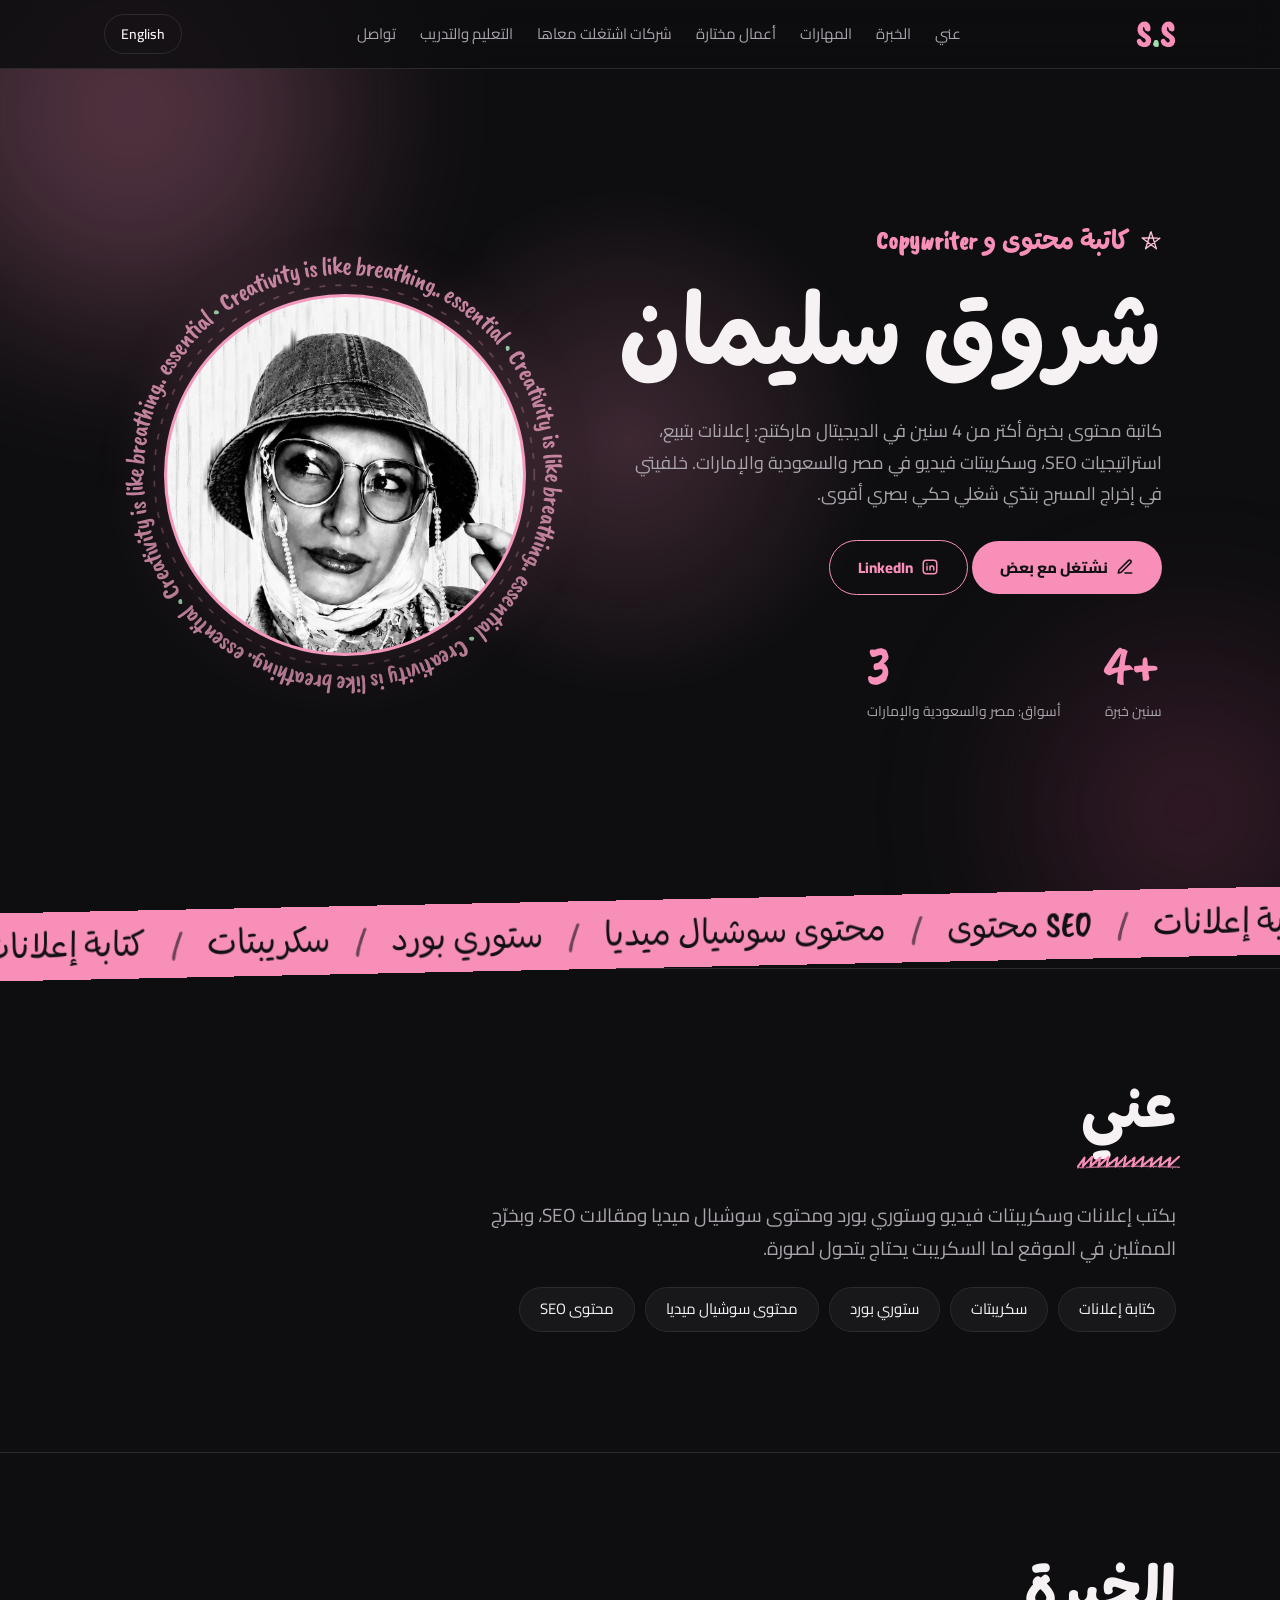
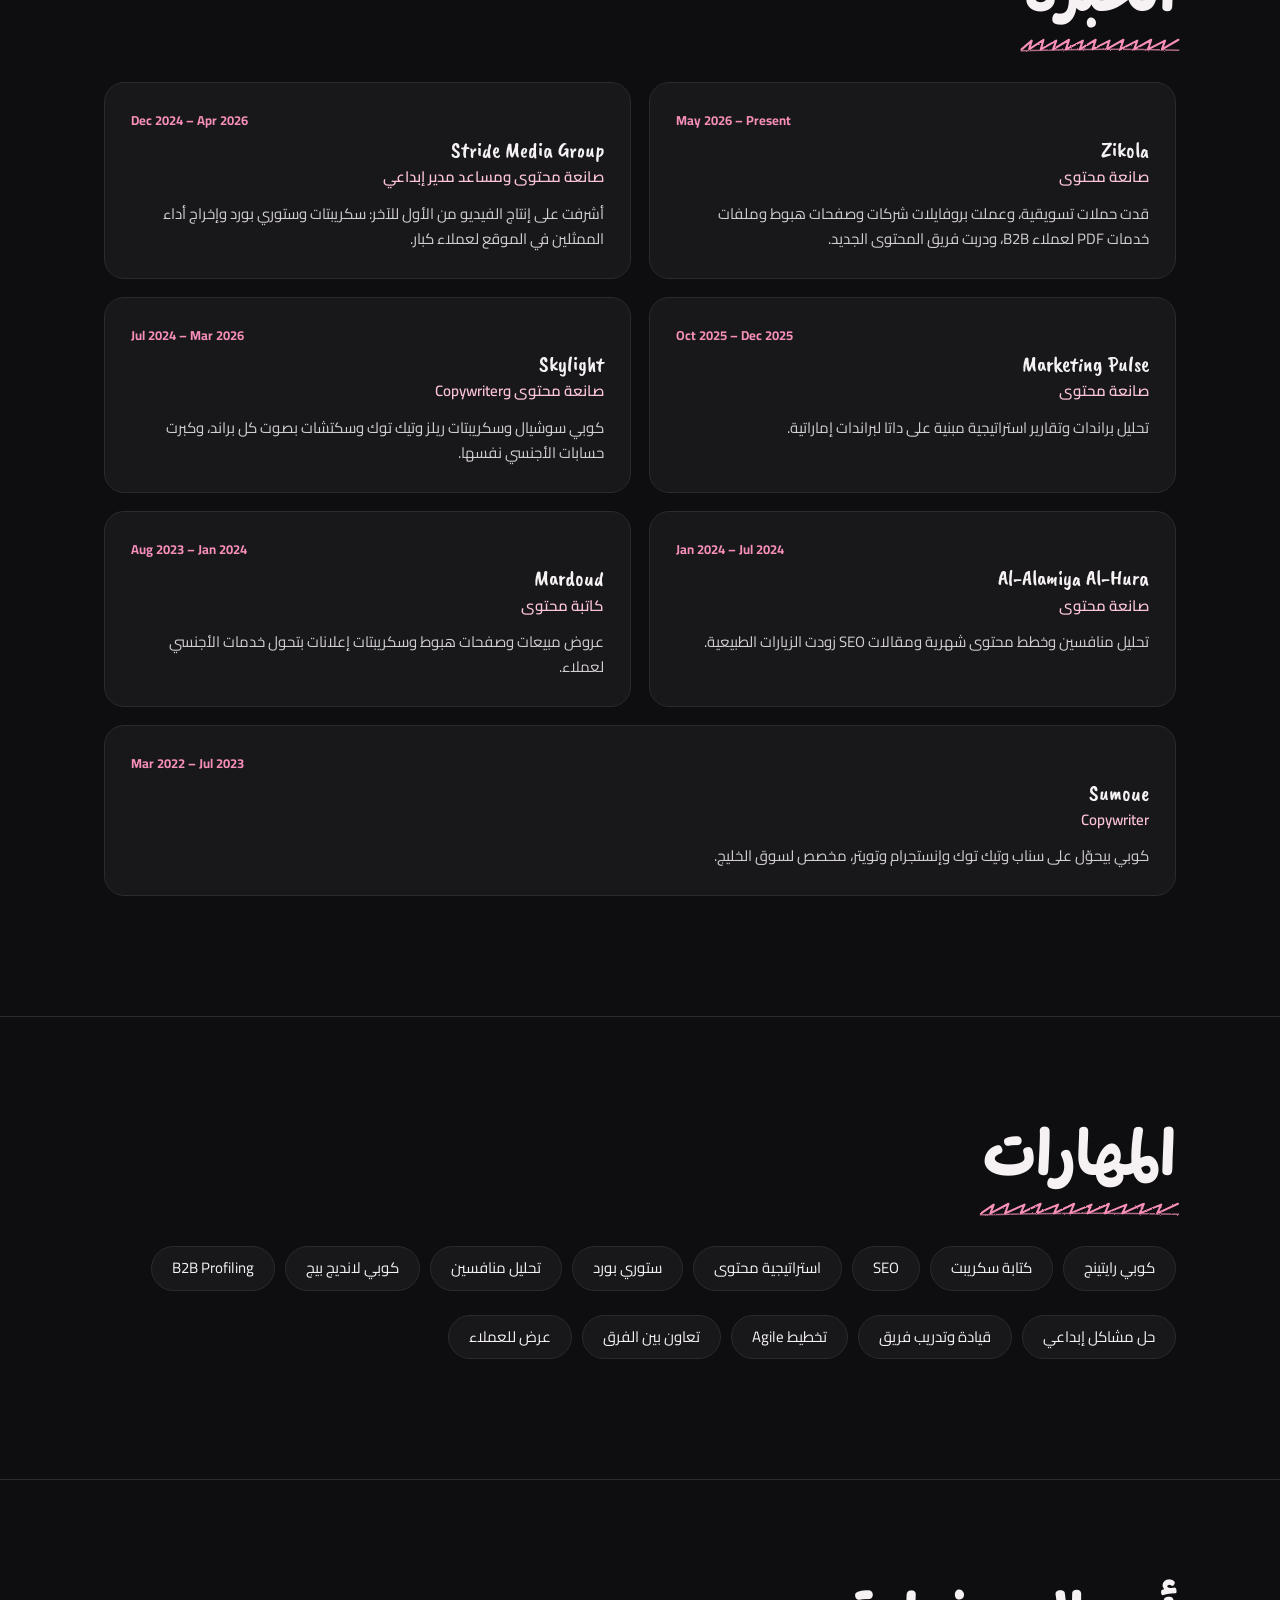
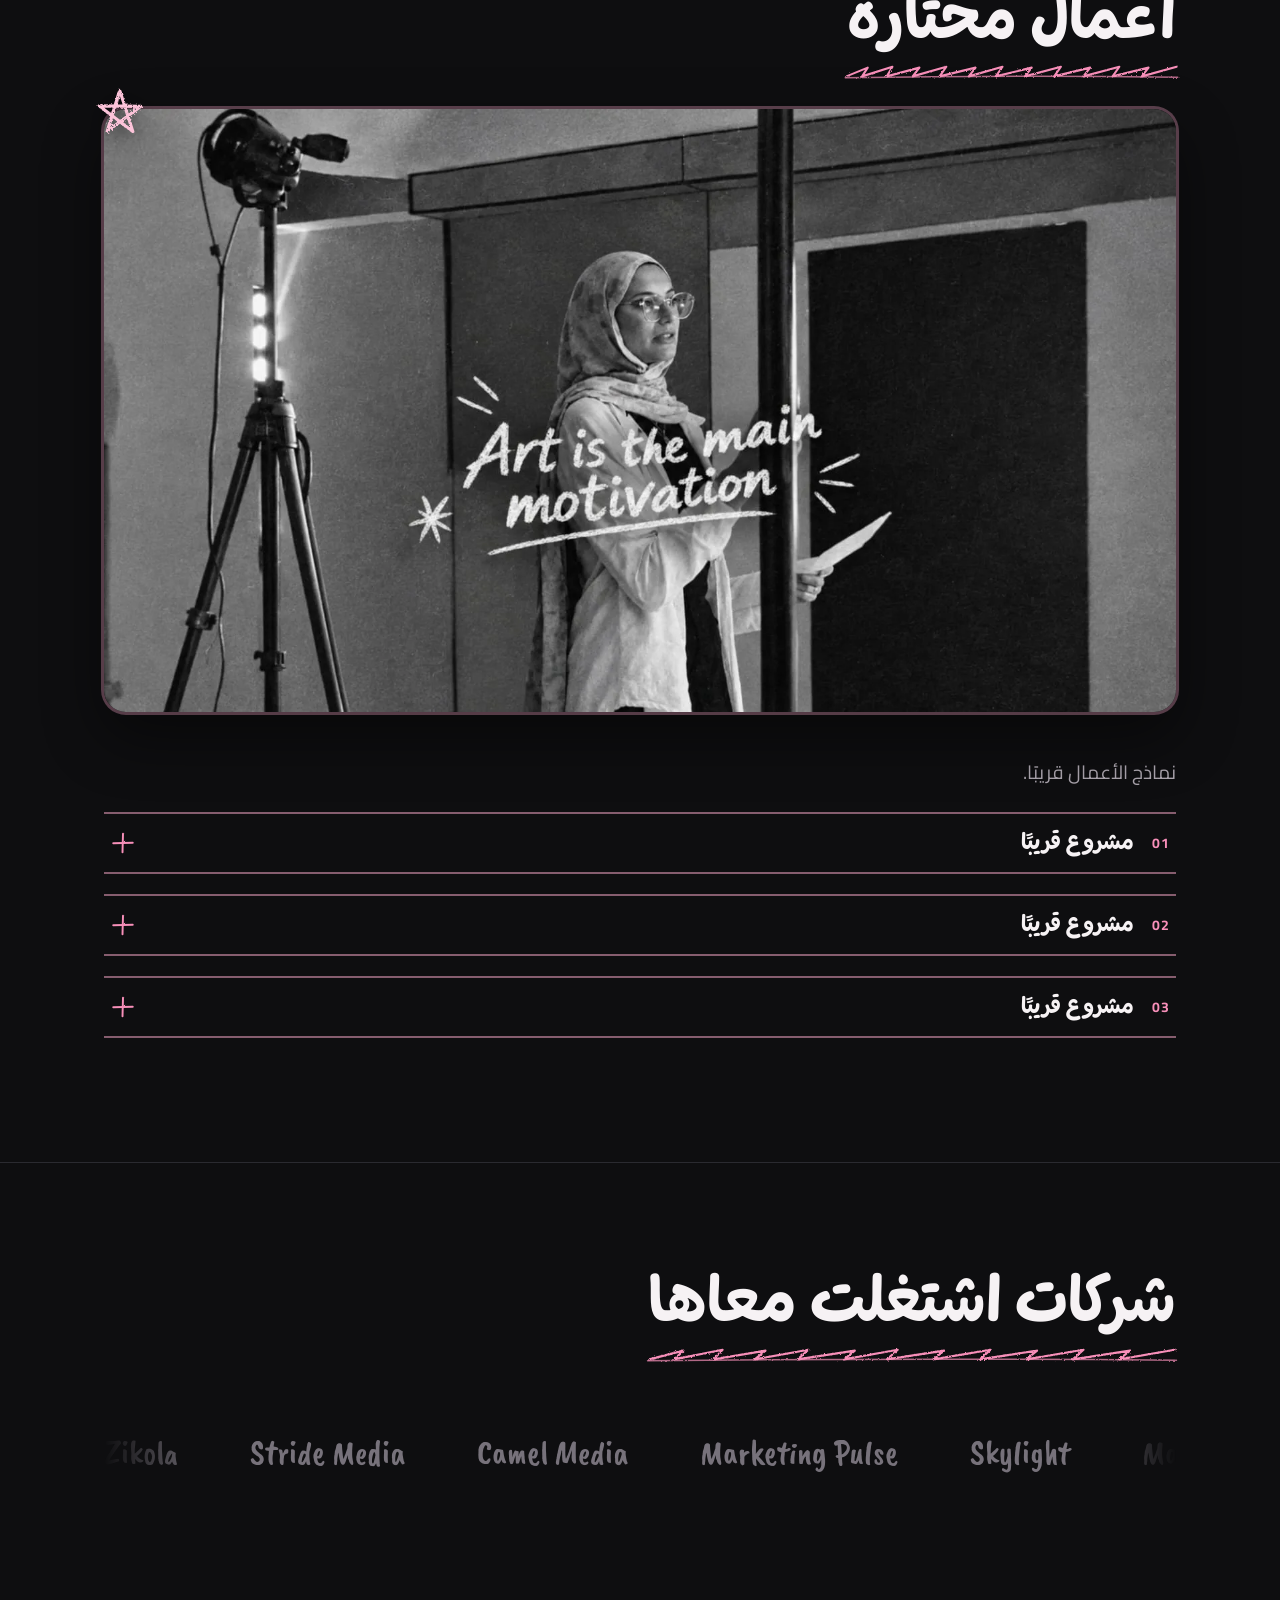
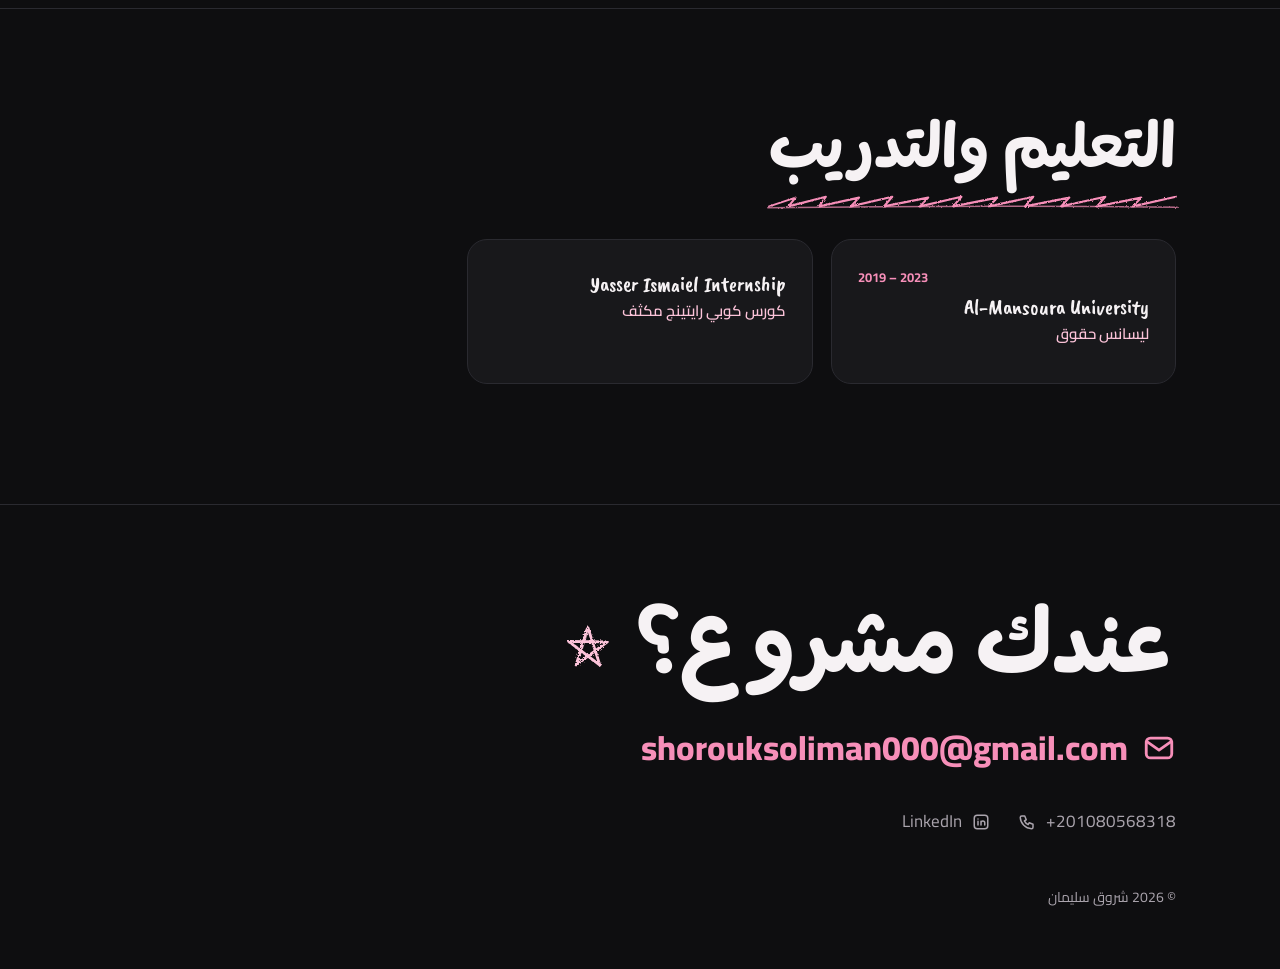
==== commit c4d0921a: "Add files via upload" ====
--- a/index.html
+++ b/index.html
@@ -5,8 +5,12 @@
 <meta name="viewport" content="width=device-width,initial-scale=1,viewport-fit=cover">
 <title>Shorouk Soliman | Content Creator & Copywriter</title>
 <meta name="description" content="Content creator and copywriter: ad copy, scripts, SEO and social media content.">
+<link rel="icon" type="image/svg+xml" href="favicon.svg">
+<link rel="icon" type="image/png" sizes="32x32" href="favicon-32.png">
+<link rel="apple-touch-icon" href="apple-touch-icon.png">
+<meta name="theme-color" content="#0e0e10">
 <link rel="preconnect" href="https://fonts.googleapis.com"><link rel="preconnect" href="https://fonts.gstatic.com" crossorigin>
-<link href="https://fonts.googleapis.com/css2?family=Cairo:wght@400;600;800&family=Syne:wght@700;800&display=swap" rel="stylesheet">
+<link href="https://fonts.googleapis.com/css2?family=Caveat+Brush&family=Playpen+Sans+Arabic:wght@400;600;700&family=Cairo:wght@400;600;800&display=swap" rel="stylesheet">
 <link rel="stylesheet" href="style.css">
 </head>
 <body>
--- a/style.css
+++ b/style.css
@@ -1,79 +1,136 @@
-:root{--bg:#050505;--bg2:#111114;--pk:#ff2e93;--pk2:#ffb3d9;--tx:#f5f3f4;--mu:#a09ba3;--ln:#2a2a30;box-sizing:border-box;padding-top:env(safe-area-inset-top,0px);padding-bottom:env(safe-area-inset-bottom,0px)}
+:root{--bg:#0e0e10;--bg2:#18181b;--bg3:#09090a;--pk:#f78fb9;--pk2:#fcc3d9;--pk3:#d4578f;--rose:#f0a3c3;--gn:#9fdcb0;--tx:#f6f2f4;--mu:#aaa4ad;--ln:#2a2a30;--ink:#111113;
+--fd:'Caveat Brush','Playpen Sans Arabic','Cairo',cursive;--fb:'Cairo',sans-serif;
+--star:url("data:image/svg+xml,%3Csvg xmlns='http://www.w3.org/2000/svg' viewBox='0 0 32 32'%3E%3Cfilter id='c' x='-10%25' y='-10%25' width='120%25' height='120%25'%3E%3CfeTurbulence type='fractalNoise' baseFrequency='.9' numOctaves='2' seed='3' result='n'/%3E%3CfeDisplacementMap in='SourceGraphic' in2='n' scale='2.4'/%3E%3C/filter%3E%3Cg fill='none' stroke='%23fcc3d9' stroke-linecap='round' stroke-linejoin='round' filter='url(%23c)'%3E%3Cpath d='M16 2.6L23.9 27.4 3.1 11.6 28.9 11.9 8.1 27.3 15.4 3.4' stroke-width='1.9'/%3E%3Cpath d='M16.4 4L9 26.4' stroke-width='.8' opacity='.5'/%3E%3C/g%3E%3C/svg%3E");
+--plus:url("data:image/svg+xml,%3Csvg xmlns='http://www.w3.org/2000/svg' viewBox='0 0 32 32'%3E%3Cfilter id='c' x='-10%25' y='-10%25' width='120%25' height='120%25'%3E%3CfeTurbulence type='fractalNoise' baseFrequency='.9' numOctaves='2' seed='3' result='n'/%3E%3CfeDisplacementMap in='SourceGraphic' in2='n' scale='2.4'/%3E%3C/filter%3E%3Cg fill='none' stroke='%23f78fb9' stroke-width='2.4' stroke-linecap='round' filter='url(%23c)'%3E%3Cpath d='M16 4.5L15.4 27.5'/%3E%3Cpath d='M4 16.3L28 15.6'/%3E%3C/g%3E%3C/svg%3E");
+--scr:url("data:image/svg+xml,%3Csvg xmlns='http://www.w3.org/2000/svg' viewBox='0 0 300 16' preserveAspectRatio='none'%3E%3Cfilter id='c' x='-10%25' y='-10%25' width='120%25' height='120%25'%3E%3CfeTurbulence type='fractalNoise' baseFrequency='.9' numOctaves='2' seed='3' result='n'/%3E%3CfeDisplacementMap in='SourceGraphic' in2='n' scale='2.4'/%3E%3C/filter%3E%3Cg fill='none' stroke='%23f78fb9' stroke-linecap='round' stroke-linejoin='round' filter='url(%23c)'%3E%3Cpath vector-effect='non-scaling-stroke' stroke-width='2.1' d='M3 13L22 3 17 13 44 2 39 13 68 3 62 13 92 2 86 13 118 3 112 13 142 2 136 13 168 3 162 13 194 2 188 13 220 3 214 13 246 2 240 13 272 3 266 13 297 2'/%3E%3Cpath vector-effect='non-scaling-stroke' stroke-width='1.5' opacity='.7' d='M2 14.6Q150 11.4 298 14'/%3E%3C/g%3E%3C/svg%3E");
+box-sizing:border-box;padding-top:env(safe-area-inset-top,0px);padding-bottom:env(safe-area-inset-bottom,0px)}
 html{scroll-behavior:smooth;scroll-padding-top:80px;background:var(--bg)}
 *{box-sizing:border-box;margin:0}
-html,body{overflow-x:clip}body{background:var(--bg);color:var(--tx);font:17px/1.75 'Cairo',sans-serif;overflow-x:hidden}
-h1,h2,h3{font-family:'Syne','Cairo',sans-serif;line-height:1.05}
+html,body{overflow-x:clip}body{background:var(--bg);color:var(--tx);font:17px/1.75 var(--fb);overflow-x:hidden}
+h1,h2,h3{font-family:var(--fd);font-weight:700;font-synthesis:none;line-height:1.1}
 a{color:inherit;text-decoration:none}
 :focus-visible{outline:2px solid var(--pk);outline-offset:3px}
+::selection{background:var(--pk);color:var(--ink)}
 .wrap{max-width:1120px;margin:auto;padding:0 24px}
-.glow{position:fixed;width:520px;height:520px;margin:-260px 0 0 -260px;border-radius:50%;background:radial-gradient(#ff2e9330,transparent 65%);pointer-events:none;z-index:0;left:0;top:0}
-nav{position:fixed;top:0;inset-inline:0;z-index:20;backdrop-filter:blur(14px);-webkit-backdrop-filter:blur(14px);background:#050505cc;border-bottom:1px solid var(--ln);padding-top:env(safe-area-inset-top,0px)}
+.glow{position:fixed;width:560px;height:560px;margin:-280px 0 0 -280px;border-radius:50%;background:radial-gradient(#f78fb935,transparent 65%);pointer-events:none;z-index:0;left:0;top:0;will-change:transform}
+nav{position:fixed;top:0;inset-inline:0;z-index:20;backdrop-filter:blur(14px);-webkit-backdrop-filter:blur(14px);background:#0e0e10d9;border-bottom:1px solid var(--ln);padding-top:env(safe-area-inset-top,0px)}
 nav .wrap{display:flex;align-items:center;justify-content:space-between;height:68px;gap:16px}
 nav ul{display:flex;gap:24px;list-style:none;padding:0;font-size:15px;color:var(--mu)}
-nav ul a:hover{color:var(--pk)}
-.logo{font:800 26px Syne}.logo b{color:var(--pk)}
-.btn{display:inline-block;padding:12px 28px;border-radius:99px;background:var(--pk);color:#000;font-weight:800;border:0;cursor:pointer;font:800 15px Cairo;transition:transform .25s,box-shadow .25s}
-.btn:hover{transform:translateY(-2px);box-shadow:0 10px 30px #ff2e9355}
-.btn.o{background:none;border:1px solid var(--pk);color:var(--pk)}
-.lang{background:none;border:1px solid var(--ln);color:var(--tx);border-radius:99px;padding:6px 16px;cursor:pointer;font:600 14px Cairo}
-.lang:hover{border-color:var(--pk)}
+nav ul a{position:relative;padding:4px 0;transition:color .25s}
+nav ul a::after{content:'';position:absolute;inset-inline:0;bottom:-4px;height:8px;background:var(--scr) center/100% 100% no-repeat;opacity:0;transform:scaleX(.4);transition:.35s}
+nav ul a:hover{color:var(--pk)}nav ul a:hover::after{opacity:1;transform:none}
+.logo{display:flex;align-items:center;gap:8px;font:700 34px var(--fd);color:var(--pk);letter-spacing:1px;direction:ltr;transition:transform .3s}.logo b{color:var(--gn);font-weight:700}.logo:hover{transform:rotate(-3deg)}
+.btn{display:inline-flex;align-items:center;gap:8px;padding:12px 28px;border-radius:99px;background:var(--pk);color:var(--ink);font-weight:800;border:0;cursor:pointer;font:800 15px var(--fb);transition:transform .25s,box-shadow .25s,background .25s}
+.btn:hover{transform:translateY(-3px) rotate(-1deg);box-shadow:0 10px 30px #f78fb955;background:var(--pk2)}
+.btn.o{background:none;border:1px solid var(--pk);color:var(--pk)}.btn.o:hover{background:#f78fb91f}
+.btn svg,.ln svg{width:18px;height:18px;flex:none}
+.lang{background:none;border:1px solid var(--ln);color:var(--tx);border-radius:99px;padding:6px 16px;cursor:pointer;font:600 14px var(--fb);transition:.25s}
+.lang:hover{border-color:var(--pk);color:var(--pk)}
 .hero{min-height:100vh;display:flex;align-items:center;padding:110px 0 60px;position:relative;overflow:hidden}
 .hero .wrap{display:grid;grid-template-columns:1.2fr 1fr;gap:48px;align-items:center;position:relative;z-index:1}
-.bl{position:absolute;border-radius:50%;filter:blur(90px);opacity:.35;animation:fl 12s ease-in-out infinite alternate}
-.b1{width:420px;height:420px;background:var(--pk);top:-100px;inset-inline-end:-80px}.b2{width:300px;height:300px;background:#7a0f45;bottom:-60px;inset-inline-start:-60px;animation-delay:-5s}
+.bl{position:absolute;border-radius:50%;filter:blur(90px);opacity:.28;animation:fl 12s ease-in-out infinite alternate}
+.b1{width:420px;height:420px;background:var(--pk);top:-100px;inset-inline-end:-80px}.b2{width:300px;height:300px;background:#9c3f6a;bottom:-60px;inset-inline-start:-60px;animation-delay:-5s}
 @keyframes fl{to{transform:translate(40px,30px) scale(1.15)}}
-.hero small{color:var(--pk);font-size:19px;font-weight:700}
-h1{font-size:clamp(50px,8.5vw,112px);margin:10px 0 22px;letter-spacing:-.02em}
-[dir=rtl] h1{line-height:1.2;letter-spacing:0}
-.hero p{color:var(--mu);max-width:540px;margin-bottom:30px;font-size:18px}
+.hero small{display:inline-flex;align-items:center;gap:10px;color:var(--pk);font:700 26px/1.3 var(--fd)}
+.hero small::before{content:'';width:22px;height:22px;background:var(--star) center/contain no-repeat;animation:wob 4s ease-in-out infinite}
+@keyframes wob{50%{transform:rotate(14deg) scale(.9)}}
+h1{font-size:clamp(60px,10vw,132px);margin:10px 0 22px;letter-spacing:0;font-weight:400}
+[dir=rtl] h1{font-size:clamp(46px,7.6vw,98px);line-height:1.25;font-weight:700}
+.hero p{color:var(--mu);max-width:540px;margin-bottom:12px;font-size:18px}.hl{margin-bottom:30px}.hl p:last-child{margin-bottom:0}
 .hero .in{animation:up .9s cubic-bezier(.2,.8,.2,1) both}
 .hero .in:nth-child(2){animation-delay:.1s}.hero .in:nth-child(3){animation-delay:.2s}.hero .in:nth-child(4){animation-delay:.3s}
 @keyframes up{from{opacity:0;transform:translateY(36px)}}
 .stats{display:flex;gap:44px;margin-top:40px;flex-wrap:wrap}
-.stats b{display:block;font:800 44px Syne;color:var(--pk)}.stats span{color:var(--mu);font-size:14px}
-.pw{position:relative;max-width:450px;width:100%;margin:auto;aspect-ratio:1}
-.ph{position:absolute;inset:9%;border-radius:50%;background:#1a0a13;border:3px solid var(--pk);overflow:hidden;box-shadow:0 0 90px #ff2e9345;display:grid;place-items:center;font:800 130px Syne;color:#000;background:var(--pk)}
-.ph img{width:100%;height:100%;object-fit:cover}
-.ring{position:absolute;inset:0;width:100%;height:100%;animation:spin 26s linear infinite;direction:ltr}
-.ring text{font:700 10.5px Syne;fill:var(--pk2);letter-spacing:.5px}
+.stats b{display:block;font:400 56px/1.1 var(--fd);color:var(--pk)}.stats span{color:var(--mu);font-size:14px}
+/* profile photo: round frame */
+.pw{position:relative;max-width:480px;width:100%;margin:auto;aspect-ratio:1}
+.ph{position:absolute;inset:10%;border-radius:50%;border:3px solid #f0a3c388;overflow:hidden;box-shadow:0 0 70px #f78fb930,0 18px 46px #0005;display:grid;place-items:center;font:400 130px var(--fd);color:var(--ink);background:var(--pk)}
+.ph img{width:100%;height:100%;object-fit:cover;display:block}
+.ring{position:absolute;inset:0;width:100%;height:100%;direction:ltr;overflow:visible}
+.ring text{font:400 11.5px var(--fd);fill:var(--rose);fill-opacity:.8;letter-spacing:.3px}.ring .g{fill:var(--gn);fill-opacity:.9}
+.ring .fr{fill:none;stroke:var(--rose);stroke-opacity:.3;stroke-width:.8;stroke-dasharray:2 5;stroke-linecap:round}
 @keyframes spin{to{transform:rotate(360deg)}}
-.strip{background:var(--pk);color:#000;overflow:hidden;direction:ltr;padding:16px 0;transform:rotate(-1.2deg);margin:0 -20px;position:relative;z-index:2}
-.strip .mt{animation-duration:36s;gap:44px}.strip span{font:800 28px Syne;white-space:nowrap}
+.strip{background:var(--pk);color:var(--ink);overflow:hidden;direction:ltr;padding:12px 0;transform:rotate(-1.2deg);margin:0 -20px;position:relative;z-index:2}
+.strip .mt{animation-duration:36s;gap:0}.strip span{font:400 34px/1.3 var(--fd);white-space:nowrap}
+
+.strip span::after{content:'/';margin-inline:26px;font-family:var(--fd);opacity:.6}
 section{padding:96px 0;border-top:1px solid var(--ln);position:relative;z-index:1}
-section h2{font-size:clamp(34px,5.4vw,60px);margin-bottom:40px}
-[dir=rtl] section h2{line-height:1.3}
+section h2{display:inline-block;position:relative;font-size:clamp(44px,6.4vw,76px);font-weight:400;margin-bottom:44px;padding-bottom:6px}
+section h2::after{content:'';position:absolute;inset-inline:-4px;bottom:-14px;height:14px;background:var(--scr) center/100% 100% no-repeat}
+@keyframes tw{50%{transform:scale(.7) rotate(20deg);opacity:.6}}
+[dir=rtl] section h2{font-size:clamp(36px,5vw,62px);line-height:1.35;font-weight:700}
 .tx{color:var(--mu);max-width:720px;margin-bottom:22px;font-size:19px}
 .grid{display:grid;grid-template-columns:repeat(auto-fill,minmax(310px,1fr));gap:18px;margin-bottom:24px}
-.card{background:var(--bg2);border:1px solid var(--ln);border-radius:20px;padding:26px;transition:border-color .25s,box-shadow .25s}
-.card:hover{border-color:var(--pk);box-shadow:0 0 40px #ff2e9322}
+.card{position:relative;background:var(--bg2);border:1px solid var(--ln);border-radius:20px;padding:26px;transition:border-color .25s,box-shadow .25s,transform .35s}
+.card:hover{border-color:var(--pk);box-shadow:0 0 40px #f78fb922;transform:translateY(-4px)}
 .card>*{text-align:start}
 .card .dt{display:block;font-size:13px;color:var(--pk);font-weight:700}
-.card h3{font-size:22px;margin:6px 0 2px}.card h4{font-size:15px;color:var(--pk2);font-weight:600;margin-bottom:10px}.card p{font-size:15px;color:#cfcbd0;line-height:1.7}
-.tl{position:relative;padding-inline-start:36px;border-inline-start:2px solid var(--ln);display:grid;gap:18px;margin-bottom:24px;max-width:820px}
-.tl .card::before{content:'';position:absolute;inset-inline-start:-45px;top:32px;width:16px;height:16px;border-radius:50%;background:var(--pk);box-shadow:0 0 0 5px var(--bg),0 0 18px var(--pk)}
-.tl .card{position:relative}
+.card h3{font-size:30px;font-weight:400;margin:6px 0 2px}[dir=rtl] .card h3{font-size:22px;font-weight:700}
+.card h4{font-size:15px;color:var(--pk2);font-weight:600;margin-bottom:10px}.card p{font-size:15px;color:#d3ced4;line-height:1.7}
+.tl{display:grid;grid-template-columns:repeat(2,minmax(0,1fr));gap:18px;margin-bottom:24px}
+.tl>.card:last-child:nth-child(odd){grid-column:1/-1}
 .tags{display:flex;flex-wrap:wrap;gap:10px;margin-bottom:24px}
-.tags span{padding:8px 20px;border:1px solid var(--ln);border-radius:99px;background:var(--bg2);font-size:15px;transition:.25s}.tags span:hover{background:var(--pk);color:#000;border-color:var(--pk)}
+.tags span{display:inline-flex;align-items:center;padding:8px 20px;border:1px solid var(--ln);border-radius:99px;background:var(--bg2);font-size:15px;transition:.25s}
+.tags span:hover{background:var(--pk);color:var(--ink);border-color:var(--pk);transform:translateY(-2px) rotate(-1.5deg)}
 figure{border-radius:20px;overflow:hidden;background:var(--bg2);aspect-ratio:16/10;border:1px solid var(--ln)}
 figure img,figure video,figure iframe{width:100%;height:100%;object-fit:cover;border:0;display:block}
+/* media slot at the start of every section */
+figure.cover{position:relative;overflow:visible;aspect-ratio:auto;background:none;border:0;width:100%;max-width:none;margin:0 0 44px;border-radius:0}
+figure.cover img,figure.cover video{width:100%;height:auto;max-height:none;display:block;border-radius:22px;box-shadow:0 0 0 3px #f0a3c355,0 24px 60px #0007}
+figure.cover::after{content:'';position:absolute;top:-22px;inset-inline-end:-10px;width:52px;height:52px;background:var(--star) center/contain no-repeat;filter:drop-shadow(0 4px 10px #0008);animation:tw 4.2s ease-in-out infinite}
+figure.cover.v{aspect-ratio:16/9}figure.cover.v iframe,figure.cover.v video{height:100%;border-radius:22px;object-fit:cover;box-shadow:0 0 0 3px #f0a3c355,0 24px 60px #0007}
+/* projects: two parallel lines that open on hover */
+.projs{display:grid;gap:20px;margin:6px 0 28px}
+.proj{position:relative;border-block:2px solid #f0a3c388;cursor:pointer;transition:border-color .35s,background .5s;outline-offset:8px}
+.proj::before,.proj::after{content:'';position:absolute;top:50%;width:9px;height:9px;margin-top:-4.5px;border-radius:50%;background:var(--pk);opacity:0;transition:.4s}
+.proj::before{inset-inline-start:-14px}.proj::after{inset-inline-end:-14px}
+.pj-h{display:flex;align-items:center;gap:18px;padding:14px 6px;min-height:58px}
+.pj-n{font:700 14px var(--fb);color:var(--pk);letter-spacing:.08em;direction:ltr}
+.pj-t{font:400 30px/1.2 var(--fd);flex:0 1 auto}[dir=rtl] .pj-t{font-size:22px;font-weight:700}
+.pj-s{font-size:14px;color:var(--mu);margin-inline-start:auto}
+.pj-ic{width:26px;height:26px;flex:none;margin-inline-start:auto;background:var(--plus) center/contain no-repeat;transition:transform .7s cubic-bezier(.2,.8,.2,1)}.pj-s+.pj-ic{margin-inline-start:0}
+.pj-b{display:grid;grid-template-rows:0fr;transition:grid-template-rows .7s cubic-bezier(.2,.8,.2,1)}
+.pj-w{overflow:hidden;min-height:0}
+.pj-c{display:grid;grid-template-columns:minmax(0,1.15fr) minmax(0,1fr);gap:28px;padding:8px 6px 30px;opacity:0;transform:translateY(14px);transition:opacity .5s .1s,transform .6s .1s}
+.pj-c.solo{grid-template-columns:1fr}
+.pj-c figure{aspect-ratio:16/10}.pj-c.solo figure{max-width:760px}.pj-c.solo .pj-ph{aspect-ratio:auto;min-height:150px;padding:34px 20px}
+.pj-x h4{font-size:15px;color:var(--pk2);margin-bottom:8px}.pj-x p{color:#d3ced4;font-size:16px;line-height:1.75;margin-bottom:16px}
+.pj-ph{display:grid;place-items:center;gap:10px;aspect-ratio:16/10;border:2px dashed #f0a3c355;border-radius:20px;color:var(--mu);text-align:center;padding:20px}
+.proj.open{border-color:var(--pk)}.proj.open .pj-b{grid-template-rows:1fr}.proj.open .pj-c{opacity:1;transform:none}
+.proj.open .pj-ic{transform:rotate(135deg) scale(1.15)}.proj.open::before,.proj.open::after{opacity:1}
+@media(hover:hover){.proj:hover{border-color:var(--pk)}.proj:hover .pj-b{grid-template-rows:1fr}.proj:hover .pj-c{opacity:1;transform:none}.proj:hover .pj-ic{transform:rotate(135deg) scale(1.15)}.proj:hover::before,.proj:hover::after{opacity:1}}
 .mq{overflow:hidden;direction:ltr;margin:28px 0;mask:linear-gradient(90deg,transparent,#000 10%,#000 90%,transparent);-webkit-mask:linear-gradient(90deg,transparent,#000 10%,#000 90%,transparent)}
 .mt{display:flex;gap:72px;width:max-content;animation:mq 28s linear infinite}
 .mq:hover .mt{animation-play-state:paused}
-.mt div{height:64px;display:flex;align-items:center;font:800 28px Syne;color:#5d5860;white-space:nowrap}
+.mt div{height:64px;display:flex;align-items:center;font:400 34px var(--fd);color:#77727b;white-space:nowrap;transition:color .3s}.mt div:hover{color:var(--pk)}
 .mt img{height:100%;max-width:170px;object-fit:contain}
 @keyframes mq{to{transform:translateX(-50%)}}
 .rv{opacity:0;transform:translateY(26px);transition:opacity .7s,transform .7s}.rv.on{opacity:1;transform:none}
 footer{border-top:1px solid var(--ln);padding:90px 0 60px;color:var(--mu);position:relative;z-index:1}
-footer h2{font-size:clamp(38px,7.5vw,92px);color:var(--tx);margin-bottom:24px}
-footer a.big{font:800 clamp(20px,3.4vw,38px) Syne;color:var(--pk);word-break:break-all}
-footer .ln{display:flex;gap:28px;flex-wrap:wrap;margin-top:28px}footer .ln a:hover{color:var(--pk)}
-@media(max-width:800px){.hero .wrap{grid-template-columns:1fr}nav ul{display:none}.pw{max-width:330px}.strip span{font-size:22px}}
-@media(prefers-reduced-motion:reduce){*{animation:none!important;transition:none!important}.rv{opacity:1;transform:none}}
+footer h2{font-size:clamp(52px,9vw,112px);font-weight:400;color:var(--tx);margin-bottom:24px}[dir=rtl] footer h2{font-size:clamp(38px,7vw,88px);font-weight:700}
+footer h2::after{content:'';display:inline-block;width:.55em;height:.55em;margin-inline-start:.25em;background:var(--star) center/contain no-repeat;animation:wob 4s ease-in-out infinite}
+footer a.big{display:inline-flex;align-items:center;gap:14px;font:800 clamp(18px,3vw,34px) var(--fb);color:var(--pk);word-break:break-all;transition:transform .3s}footer a.big:hover{transform:translateX(6px) rotate(-1deg)}
+footer a.big svg{width:1em;height:1em;flex:none}
+footer .ln{display:flex;gap:28px;flex-wrap:wrap;margin-top:28px}footer .ln a{display:inline-flex;align-items:center;gap:10px;transition:color .25s,transform .25s}footer .ln a:hover{color:var(--pk);transform:translateY(-2px)}
+/* pen cursor + handwriting scribbles */
+html.fx,html.fx *{cursor:none!important}
+.cu{position:fixed;left:0;top:0;width:0;height:0;z-index:9999;pointer-events:none;transition:opacity .25s}
+.cs{position:absolute;left:-4px;top:-36px;width:40px;height:40px;transform-origin:10% 90%;transition:scale .3s cubic-bezier(.2,.8,.2,1);filter:drop-shadow(0 3px 5px #0008)}
+.cs svg{width:100%;height:100%;display:block;overflow:visible}
+.cu.hv .cs{scale:1.35}.cu.dn .cs{scale:.88}
+.wr{position:fixed;left:0;top:0;z-index:9998;pointer-events:none;overflow:visible;fill:none;stroke-linecap:round;stroke-linejoin:round;transform-origin:0 50%}
+.wr path{stroke:var(--pk);stroke-width:1.9;stroke-dasharray:1 1;stroke-dashoffset:1;animation:wr 1.5s ease-out forwards}
+.wr.g path{stroke:var(--gn)}.wr.h path{stroke-width:2.4;animation-duration:.9s}
+@keyframes wr{0%{stroke-dashoffset:1;opacity:1}45%{stroke-dashoffset:0;opacity:1}100%{stroke-dashoffset:0;opacity:0}}
+@media(max-width:800px){.hero .wrap{grid-template-columns:1fr}.tl{grid-template-columns:1fr}nav ul{display:none}.pw{max-width:340px}.strip span{font-size:26px}.pj-c{grid-template-columns:1fr}.pj-t{font-size:26px}[dir=rtl] .pj-t{font-size:19px}.pj-h{gap:12px}.pj-s{display:none}.pj-ic{margin-inline-start:auto!important}}
+@media(prefers-reduced-motion:reduce){*{animation:none!important;transition:none!important}.rv{opacity:1;transform:none}.pj-c{opacity:1;transform:none}.wr{display:none}}
 /* admin */
 .adm{display:grid;grid-template-columns:270px 1fr;min-height:100vh}
 .side{background:var(--bg2);border-inline-end:1px solid var(--ln);padding:20px;position:sticky;top:0;height:100vh;overflow:auto}
+.side h3{font-size:34px;font-weight:400;margin-bottom:6px}
 .main{padding:32px;max-width:920px}
-.adm input,.adm textarea,.adm select,.login input{width:100%;background:#000;border:1px solid var(--ln);color:var(--tx);border-radius:10px;padding:10px 12px;font:inherit;font-size:15px;margin:4px 0 10px}
+.main h2{font-size:42px;font-weight:400}
+.adm input,.adm textarea,.adm select,.login input{width:100%;background:var(--bg3);border:1px solid var(--ln);color:var(--tx);border-radius:10px;padding:10px 12px;font:inherit;font-size:15px;margin:4px 0 10px}
 .adm input:focus,.adm textarea:focus,.login input:focus{outline:0;border-color:var(--pk)}
 .adm label{font-size:13px;color:var(--mu)}
 .box{background:var(--bg2);border:1px solid var(--ln);border-radius:16px;padding:18px;margin-bottom:16px}
@@ -81,9 +138,9 @@
 .mini{background:none;border:1px solid var(--ln);color:var(--tx);border-radius:8px;padding:5px 10px;cursor:pointer;flex:0;font:inherit;font-size:14px;white-space:nowrap}
 .mini:hover{border-color:var(--pk);color:var(--pk)}
 .si{display:flex;gap:4px;align-items:center;padding:6px 8px;border-radius:10px;cursor:pointer;font-size:15px}
-.si.on{background:#ff2e9322;color:var(--pk)}.si>span{flex:1;overflow:hidden;text-overflow:ellipsis;white-space:nowrap}
+.si.on{background:#f78fb92b;color:var(--pk)}.si>span{flex:1;overflow:hidden;text-overflow:ellipsis;white-space:nowrap}
 .pv{max-height:90px;border-radius:8px;display:block;margin:6px 0}
 .st{color:var(--pk);font-size:13px;min-height:20px;margin-bottom:8px}
 .hint{color:var(--mu);font-size:13px;margin-bottom:12px}
-.login{max-width:360px;margin:20vh auto;padding:0 24px}
+.login{max-width:360px;margin:20vh auto;padding:0 24px}.login h2{font-size:44px;font-weight:400}
 @media(max-width:800px){.adm{grid-template-columns:1fr}.side{position:static;height:auto}}
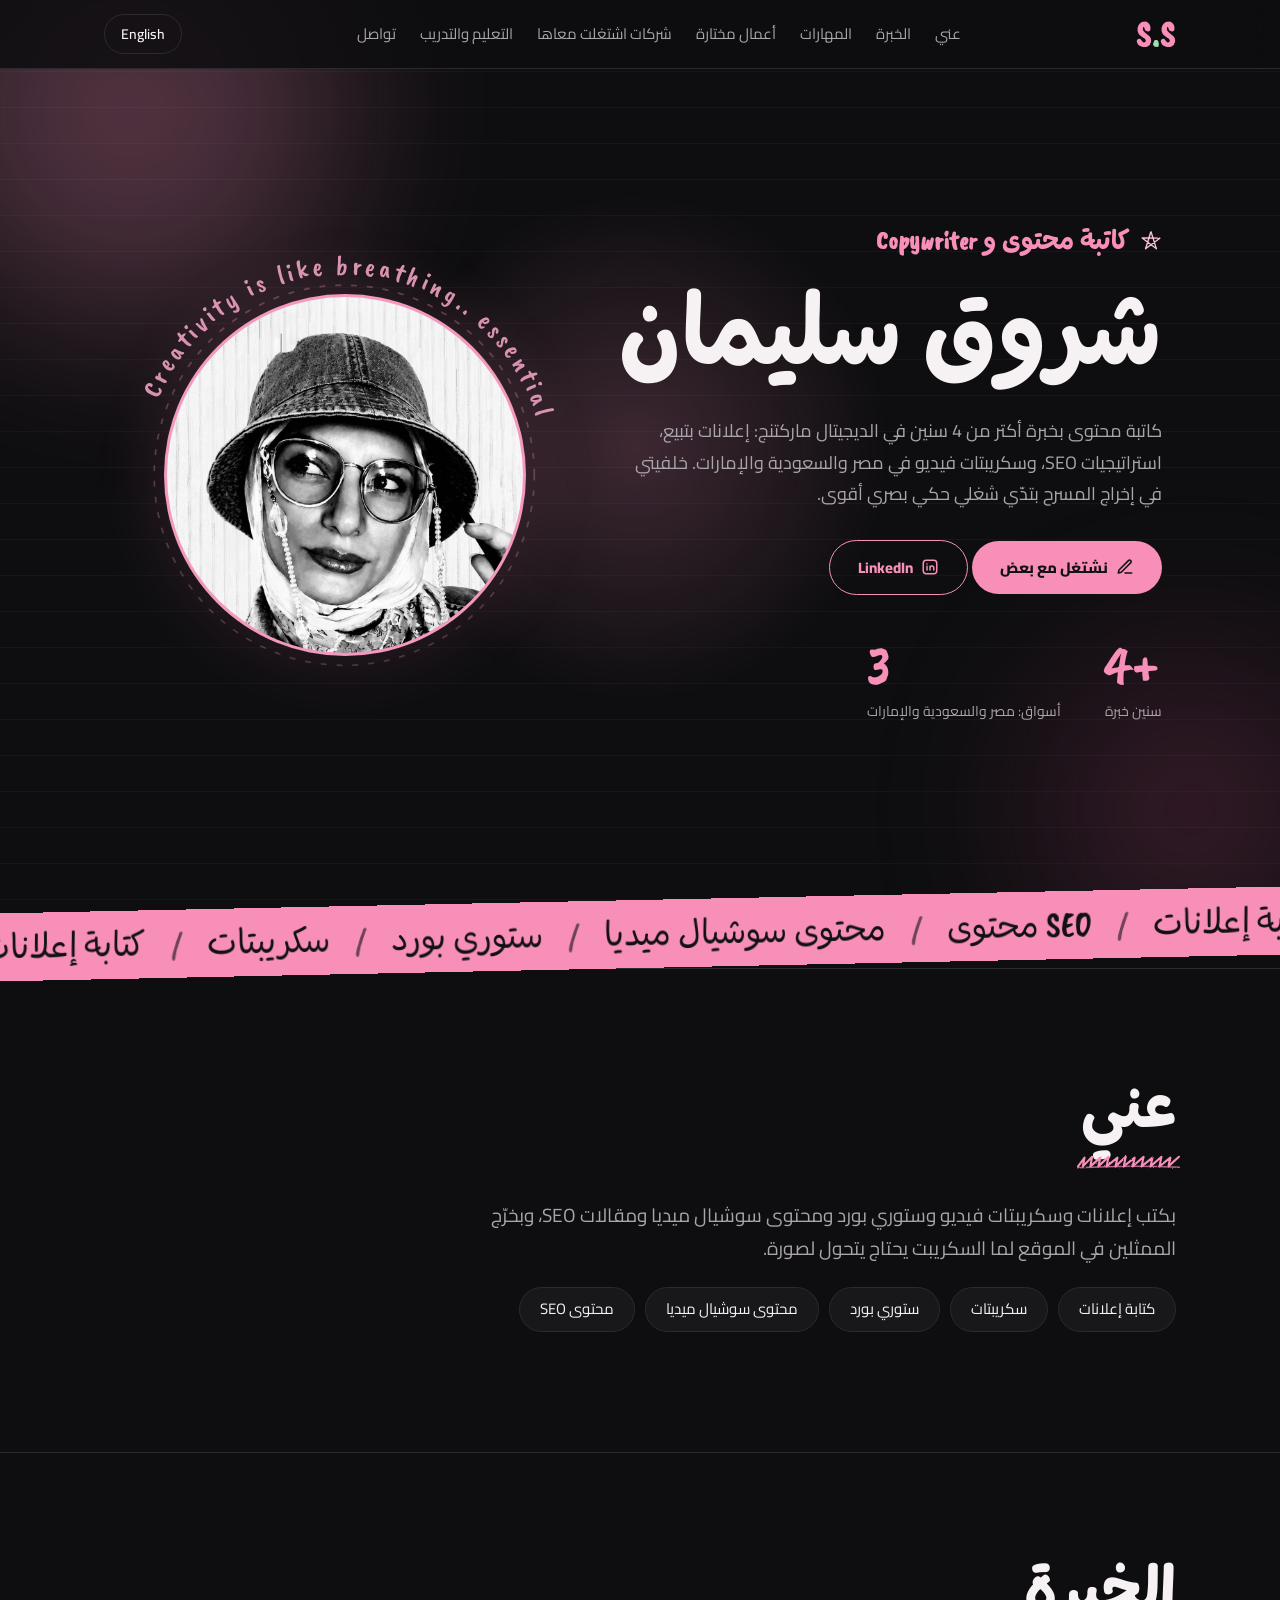
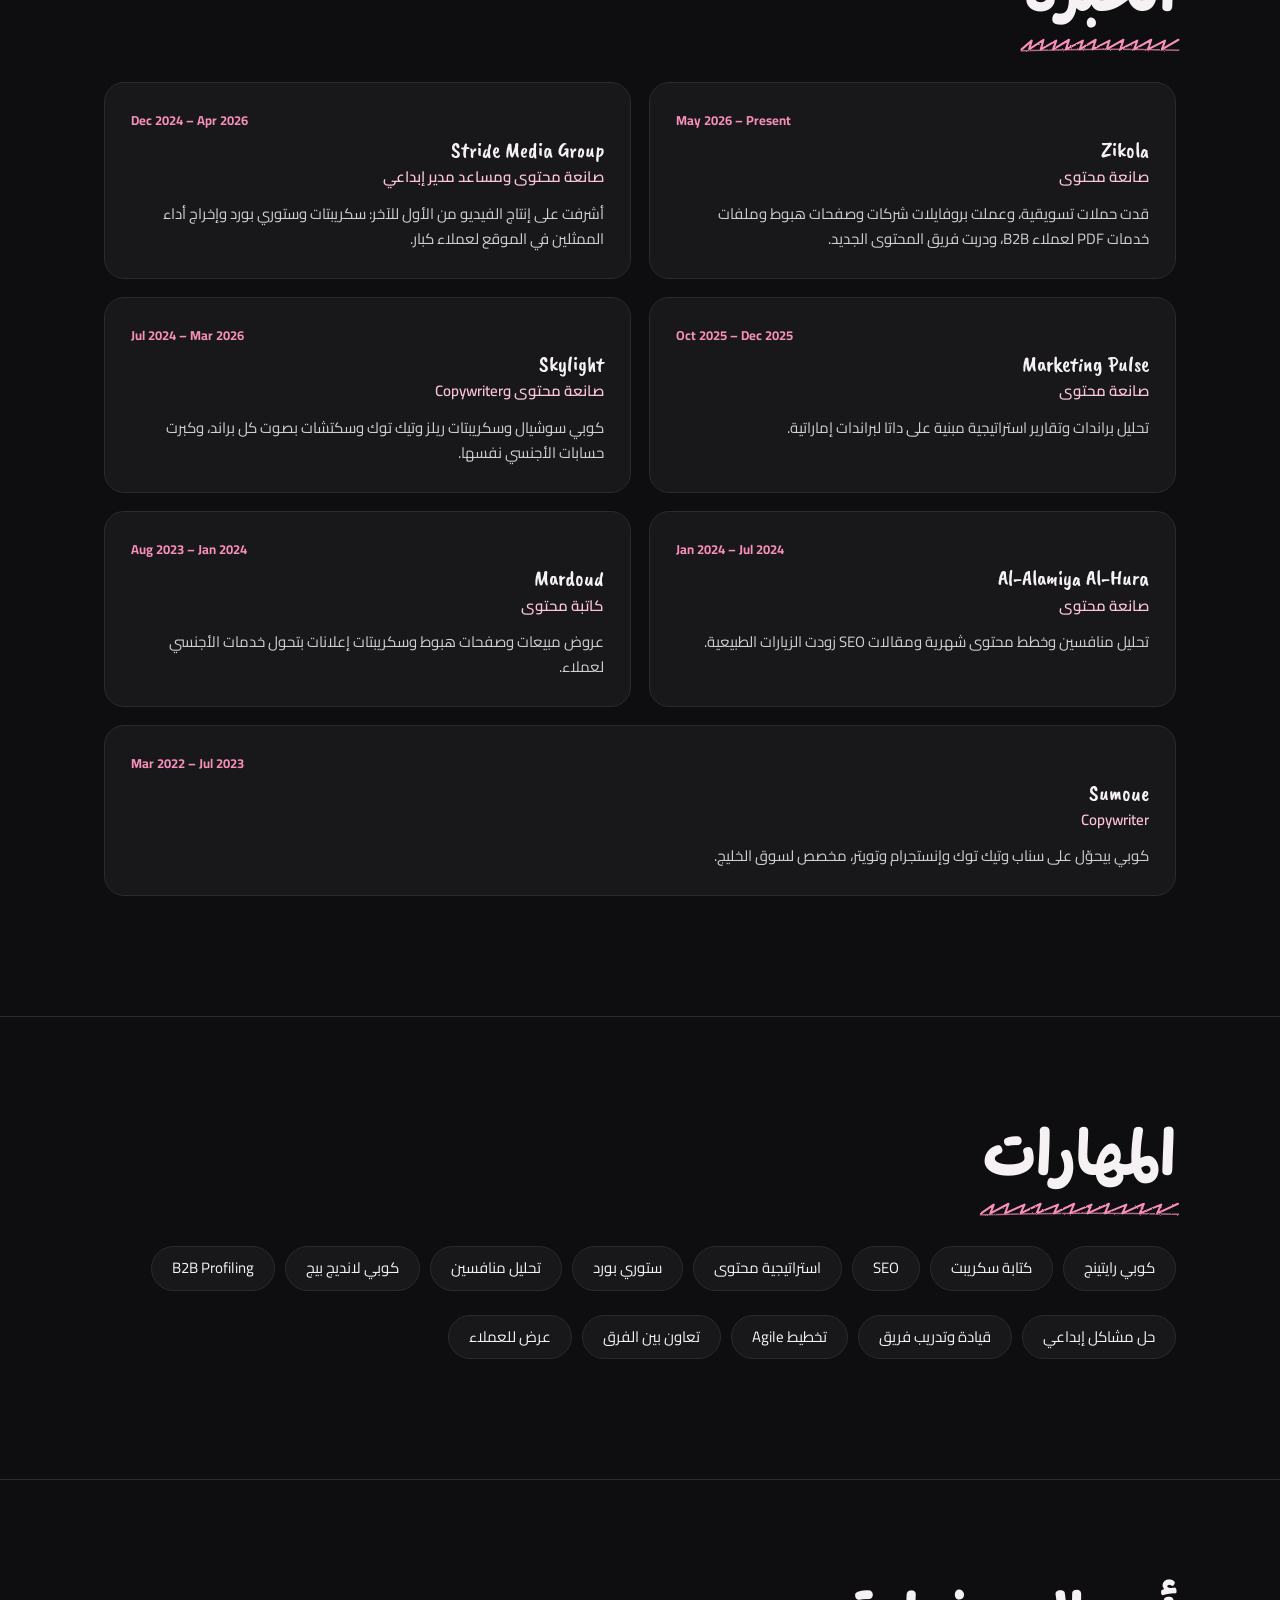
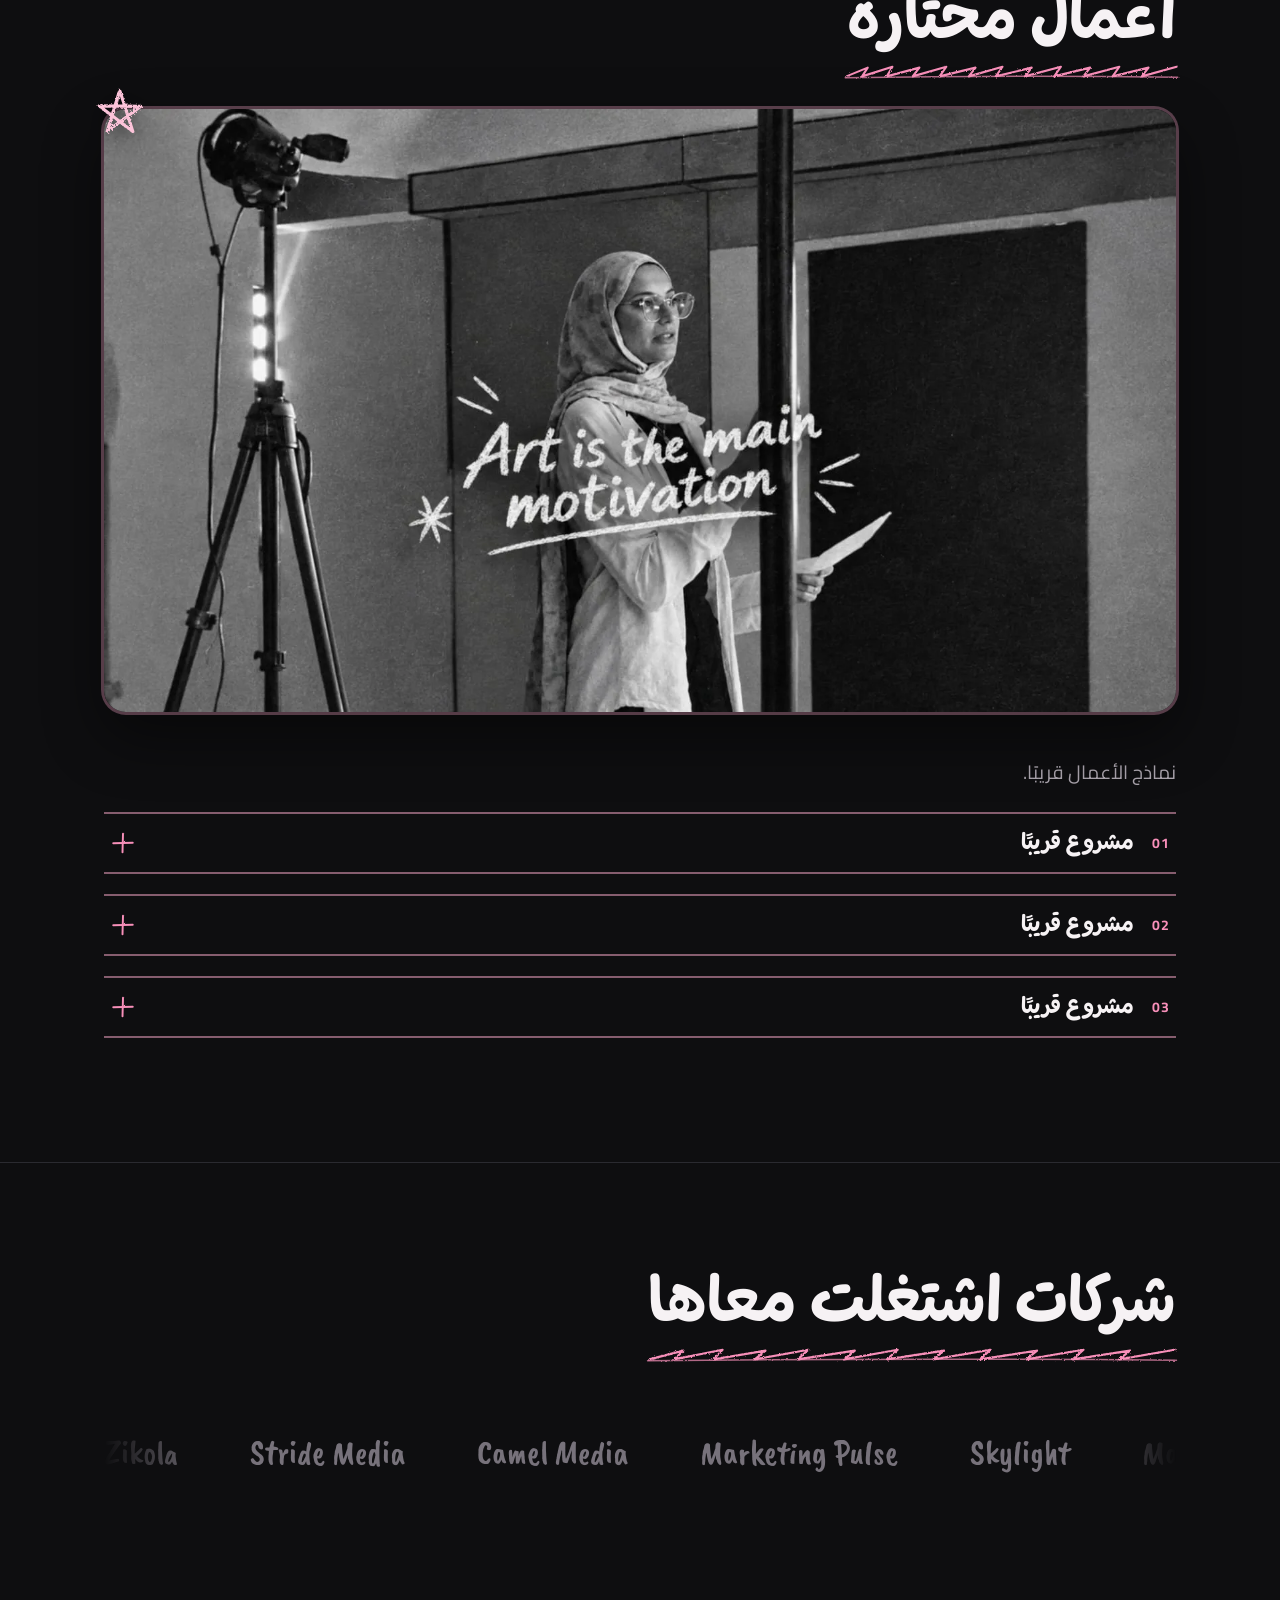
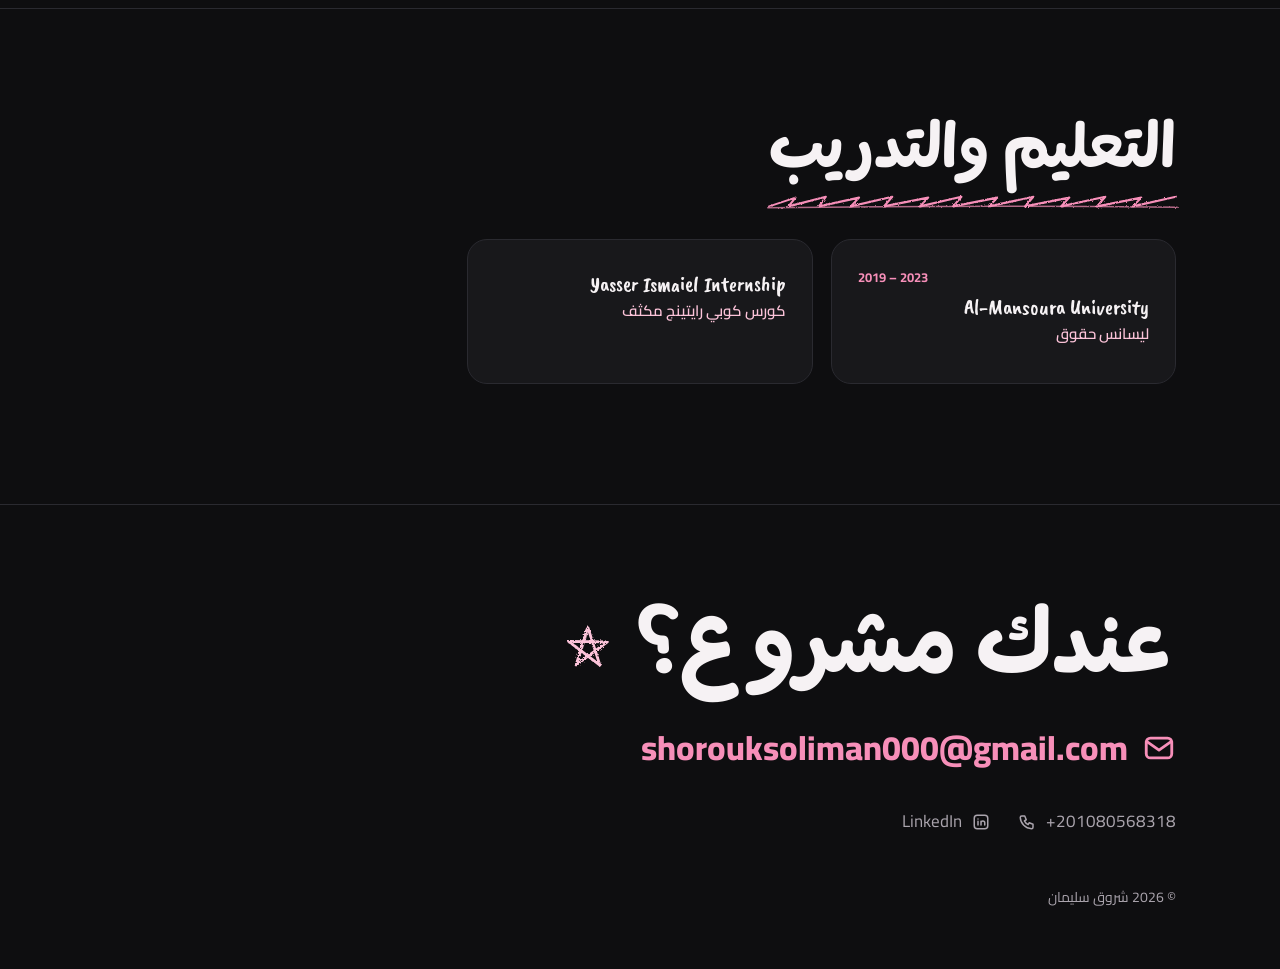
==== commit 295d3410: "Add files via upload" ====
--- a/index.html
+++ b/index.html
@@ -1,6 +1,7 @@
 <!DOCTYPE html>
 <html lang="ar" dir="rtl">
 <head>
+<!-- build v3 -->
 <meta charset="utf-8">
 <meta name="viewport" content="width=device-width,initial-scale=1,viewport-fit=cover">
 <title>Shorouk Soliman | Content Creator & Copywriter</title>
@@ -11,12 +12,12 @@
 <meta name="theme-color" content="#0e0e10">
 <link rel="preconnect" href="https://fonts.googleapis.com"><link rel="preconnect" href="https://fonts.gstatic.com" crossorigin>
 <link href="https://fonts.googleapis.com/css2?family=Caveat+Brush&family=Playpen+Sans+Arabic:wght@400;600;700&family=Cairo:wght@400;600;800&display=swap" rel="stylesheet">
-<link rel="stylesheet" href="style.css">
+<link rel="stylesheet" href="style-v3.css">
 </head>
 <body>
 <div class="glow" id="gl"></div>
 <div id="app"></div>
-<script src="content.js"></script>
-<script src="site.js"></script>
+<script>document.write('<script src="content.js?t='+Date.now()+'"><\/script>')</script>
+<script src="site-v3.js"></script>
 </body>
 </html>
--- a/style-v3.css
+++ b/style-v3.css
@@ -0,0 +1,149 @@
+:root{--bg:#0e0e10;--bg2:#18181b;--bg3:#09090a;--pk:#f78fb9;--pk2:#fcc3d9;--pk3:#d4578f;--rose:#f0a3c3;--gn:#9fdcb0;--tx:#f6f2f4;--mu:#aaa4ad;--ln:#2a2a30;--ink:#111113;
+--fd:'Caveat Brush','Playpen Sans Arabic','Cairo',cursive;--fb:'Cairo',sans-serif;
+--star:url("data:image/svg+xml,%3Csvg xmlns='http://www.w3.org/2000/svg' viewBox='0 0 32 32'%3E%3Cfilter id='c' x='-10%25' y='-10%25' width='120%25' height='120%25'%3E%3CfeTurbulence type='fractalNoise' baseFrequency='.9' numOctaves='2' seed='3' result='n'/%3E%3CfeDisplacementMap in='SourceGraphic' in2='n' scale='2.4'/%3E%3C/filter%3E%3Cg fill='none' stroke='%23fcc3d9' stroke-linecap='round' stroke-linejoin='round' filter='url(%23c)'%3E%3Cpath d='M16 2.6L23.9 27.4 3.1 11.6 28.9 11.9 8.1 27.3 15.4 3.4' stroke-width='1.9'/%3E%3Cpath d='M16.4 4L9 26.4' stroke-width='.8' opacity='.5'/%3E%3C/g%3E%3C/svg%3E");
+--plus:url("data:image/svg+xml,%3Csvg xmlns='http://www.w3.org/2000/svg' viewBox='0 0 32 32'%3E%3Cfilter id='c' x='-10%25' y='-10%25' width='120%25' height='120%25'%3E%3CfeTurbulence type='fractalNoise' baseFrequency='.9' numOctaves='2' seed='3' result='n'/%3E%3CfeDisplacementMap in='SourceGraphic' in2='n' scale='2.4'/%3E%3C/filter%3E%3Cg fill='none' stroke='%23f78fb9' stroke-width='2.4' stroke-linecap='round' filter='url(%23c)'%3E%3Cpath d='M16 4.5L15.4 27.5'/%3E%3Cpath d='M4 16.3L28 15.6'/%3E%3C/g%3E%3C/svg%3E");
+--scr:url("data:image/svg+xml,%3Csvg xmlns='http://www.w3.org/2000/svg' viewBox='0 0 300 16' preserveAspectRatio='none'%3E%3Cfilter id='c' x='-10%25' y='-10%25' width='120%25' height='120%25'%3E%3CfeTurbulence type='fractalNoise' baseFrequency='.9' numOctaves='2' seed='3' result='n'/%3E%3CfeDisplacementMap in='SourceGraphic' in2='n' scale='2.4'/%3E%3C/filter%3E%3Cg fill='none' stroke='%23f78fb9' stroke-linecap='round' stroke-linejoin='round' filter='url(%23c)'%3E%3Cpath vector-effect='non-scaling-stroke' stroke-width='2.1' d='M3 13L22 3 17 13 44 2 39 13 68 3 62 13 92 2 86 13 118 3 112 13 142 2 136 13 168 3 162 13 194 2 188 13 220 3 214 13 246 2 240 13 272 3 266 13 297 2'/%3E%3Cpath vector-effect='non-scaling-stroke' stroke-width='1.5' opacity='.7' d='M2 14.6Q150 11.4 298 14'/%3E%3C/g%3E%3C/svg%3E");
+box-sizing:border-box;padding-top:env(safe-area-inset-top,0px);padding-bottom:env(safe-area-inset-bottom,0px)}
+html{scroll-behavior:smooth;scroll-padding-top:80px;background:var(--bg)}
+*{box-sizing:border-box;margin:0}
+html,body{overflow-x:clip}body{background:var(--bg);color:var(--tx);font:17px/1.75 var(--fb);overflow-x:hidden}
+h1,h2,h3{font-family:var(--fd);font-weight:700;font-synthesis:none;line-height:1.1}
+a{color:inherit;text-decoration:none}
+:focus-visible{outline:2px solid var(--pk);outline-offset:3px}
+::selection{background:var(--pk);color:var(--ink)}
+.wrap{max-width:1120px;margin:auto;padding:0 24px}
+.glow{position:fixed;width:560px;height:560px;margin:-280px 0 0 -280px;border-radius:50%;background:radial-gradient(#f78fb935,transparent 65%);pointer-events:none;z-index:0;left:0;top:0;will-change:transform}
+nav{position:fixed;top:0;inset-inline:0;z-index:20;backdrop-filter:blur(14px);-webkit-backdrop-filter:blur(14px);background:#0e0e10d9;border-bottom:1px solid var(--ln);padding-top:env(safe-area-inset-top,0px)}
+nav .wrap{display:flex;align-items:center;justify-content:space-between;height:68px;gap:16px}
+nav ul{display:flex;gap:24px;list-style:none;padding:0;font-size:15px;color:var(--mu)}
+nav ul a{position:relative;padding:4px 0;transition:color .25s}
+nav ul a::after{content:'';position:absolute;inset-inline:0;bottom:-4px;height:8px;background:var(--scr) center/100% 100% no-repeat;opacity:0;transform:scaleX(.4);transition:.35s}
+nav ul a:hover{color:var(--pk)}nav ul a:hover::after{opacity:1;transform:none}
+.logo{display:flex;align-items:center;gap:8px;font:700 34px var(--fd);color:var(--pk);letter-spacing:1px;direction:ltr;transition:transform .3s}.logo b{color:var(--gn);font-weight:700}.logo:hover{transform:rotate(-3deg)}
+.btn{display:inline-flex;align-items:center;gap:8px;padding:12px 28px;border-radius:99px;background:var(--pk);color:var(--ink);font-weight:800;border:0;cursor:pointer;font:800 15px var(--fb);transition:transform .25s,box-shadow .25s,background .25s}
+.btn:hover{transform:translateY(-3px) rotate(-1deg);box-shadow:0 10px 30px #f78fb955;background:var(--pk2)}
+.btn.o{background:none;border:1px solid var(--pk);color:var(--pk)}.btn.o:hover{background:#f78fb91f}
+.btn svg,.ln svg{width:18px;height:18px;flex:none}
+.lang{background:none;border:1px solid var(--ln);color:var(--tx);border-radius:99px;padding:6px 16px;cursor:pointer;font:600 14px var(--fb);transition:.25s}
+.lang:hover{border-color:var(--pk);color:var(--pk)}
+.hero{min-height:100vh;display:flex;align-items:center;padding:110px 0 60px;position:relative;overflow:hidden}
+.hero .wrap{display:grid;grid-template-columns:1.2fr 1fr;gap:48px;align-items:center;position:relative;z-index:1}
+.bl{position:absolute;border-radius:50%;filter:blur(90px);opacity:.28;animation:fl 12s ease-in-out infinite alternate}
+.b1{width:420px;height:420px;background:var(--pk);top:-100px;inset-inline-end:-80px}.b2{width:300px;height:300px;background:#9c3f6a;bottom:-60px;inset-inline-start:-60px;animation-delay:-5s}
+@keyframes fl{to{transform:translate(40px,30px) scale(1.15)}}
+.hero small{display:inline-flex;align-items:center;gap:10px;color:var(--pk);font:700 26px/1.3 var(--fd)}
+.hero small::before{content:'';width:22px;height:22px;background:var(--star) center/contain no-repeat;animation:wob 4s ease-in-out infinite}
+@keyframes wob{50%{transform:rotate(14deg) scale(.9)}}
+h1{font-size:clamp(60px,10vw,132px);margin:10px 0 22px;letter-spacing:0;font-weight:400}
+[dir=rtl] h1{font-size:clamp(46px,7.6vw,98px);line-height:1.25;font-weight:700}
+.hero p{color:var(--mu);max-width:540px;margin-bottom:12px;font-size:18px}.hl{margin-bottom:30px}.hl p:last-child{margin-bottom:0}
+.hero .in{animation:up .9s cubic-bezier(.2,.8,.2,1) both}
+.hero .in:nth-child(2){animation-delay:.1s}.hero .in:nth-child(3){animation-delay:.2s}.hero .in:nth-child(4){animation-delay:.3s}
+@keyframes up{from{opacity:0;transform:translateY(36px)}}
+.stats{display:flex;gap:44px;margin-top:40px;flex-wrap:wrap}
+.stats b{display:block;font:400 56px/1.1 var(--fd);color:var(--pk)}.stats span{color:var(--mu);font-size:14px}
+/* profile photo: round frame */
+.pw{position:relative;max-width:480px;width:100%;margin:auto;aspect-ratio:1}
+.ph{position:absolute;inset:10%;border-radius:50%;border:3px solid #f0a3c388;overflow:hidden;box-shadow:0 0 70px #f78fb930,0 18px 46px #0005;display:grid;place-items:center;font:400 130px var(--fd);color:var(--ink);background:var(--pk)}
+.ph img{width:100%;height:100%;object-fit:cover;display:block}
+.ring{position:absolute;inset:0;width:100%;height:100%;direction:ltr;overflow:visible}
+.ring text{font:400 12px var(--fd);fill:var(--rose);fill-opacity:.9;letter-spacing:1.6px}
+.ring .fr{fill:none;stroke:var(--rose);stroke-opacity:.3;stroke-width:.8;stroke-dasharray:2 5;stroke-linecap:round}
+@keyframes spin{to{transform:rotate(360deg)}}
+.strip{background:var(--pk);color:var(--ink);overflow:hidden;direction:ltr;padding:12px 0;transform:rotate(-1.2deg);margin:0 -20px;position:relative;z-index:2}
+.strip .mt{animation-duration:36s;gap:0}.strip span{font:400 34px/1.3 var(--fd);white-space:nowrap}
+
+.strip span::after{content:'/';margin-inline:26px;font-family:var(--fd);opacity:.6}
+section{padding:96px 0;border-top:1px solid var(--ln);position:relative;z-index:1}
+section h2{display:inline-block;position:relative;font-size:clamp(44px,6.4vw,76px);font-weight:400;margin-bottom:44px;padding-bottom:6px}
+section h2::after{content:'';position:absolute;inset-inline:-4px;bottom:-14px;height:14px;background:var(--scr) center/100% 100% no-repeat}
+@keyframes tw{50%{transform:scale(.7) rotate(20deg);opacity:.6}}
+[dir=rtl] section h2{font-size:clamp(36px,5vw,62px);line-height:1.35;font-weight:700}
+.tx{color:var(--mu);max-width:720px;margin-bottom:22px;font-size:19px}
+.grid{display:grid;grid-template-columns:repeat(auto-fill,minmax(310px,1fr));gap:18px;margin-bottom:24px}
+.card{position:relative;background:var(--bg2);border:1px solid var(--ln);border-radius:20px;padding:26px;transition:border-color .25s,box-shadow .25s,transform .35s}
+.card:hover{border-color:var(--pk);box-shadow:0 0 40px #f78fb922;transform:translateY(-4px)}
+.card>*{text-align:start}
+.card .dt{display:block;font-size:13px;color:var(--pk);font-weight:700}
+.card h3{font-size:30px;font-weight:400;margin:6px 0 2px}[dir=rtl] .card h3{font-size:22px;font-weight:700}
+.card h4{font-size:15px;color:var(--pk2);font-weight:600;margin-bottom:10px}.card p{font-size:15px;color:#d3ced4;line-height:1.7}
+.tl{display:grid;grid-template-columns:repeat(2,minmax(0,1fr));gap:18px;margin-bottom:24px}
+.tl>.card:last-child:nth-child(odd){grid-column:1/-1}
+.tags{display:flex;flex-wrap:wrap;gap:10px;margin-bottom:24px}
+.tags span{display:inline-flex;align-items:center;padding:8px 20px;border:1px solid var(--ln);border-radius:99px;background:var(--bg2);font-size:15px;transition:.25s}
+.tags span:hover{background:var(--pk);color:var(--ink);border-color:var(--pk);transform:translateY(-2px) rotate(-1.5deg)}
+figure{border-radius:20px;overflow:hidden;background:var(--bg2);aspect-ratio:16/10;border:1px solid var(--ln)}
+figure img,figure video,figure iframe{width:100%;height:100%;object-fit:cover;border:0;display:block}
+/* media slot at the start of every section */
+figure.cover{position:relative;overflow:visible;aspect-ratio:auto;background:none;border:0;width:100%;max-width:none;margin:0 0 44px;border-radius:0}
+figure.cover img,figure.cover video{width:100%;height:auto;max-height:none;display:block;border-radius:22px;box-shadow:0 0 0 3px #f0a3c355,0 24px 60px #0007}
+figure.cover::after{content:'';position:absolute;top:-22px;inset-inline-end:-10px;width:52px;height:52px;background:var(--star) center/contain no-repeat;filter:drop-shadow(0 4px 10px #0008);animation:tw 4.2s ease-in-out infinite}
+figure.cover.v{aspect-ratio:16/9}figure.cover.v iframe,figure.cover.v video{height:100%;border-radius:22px;object-fit:cover;box-shadow:0 0 0 3px #f0a3c355,0 24px 60px #0007}
+/* projects: two parallel lines that open on hover */
+.projs{display:grid;gap:20px;margin:6px 0 28px}
+.proj{position:relative;border-block:2px solid #f0a3c388;cursor:pointer;transition:border-color .35s,background .5s;outline-offset:8px}
+.proj::before,.proj::after{content:'';position:absolute;top:50%;width:9px;height:9px;margin-top:-4.5px;border-radius:50%;background:var(--pk);opacity:0;transition:.4s}
+.proj::before{inset-inline-start:-14px}.proj::after{inset-inline-end:-14px}
+.pj-h{display:flex;align-items:center;gap:18px;padding:14px 6px;min-height:58px}
+.pj-n{font:700 14px var(--fb);color:var(--pk);letter-spacing:.08em;direction:ltr}
+.pj-t{font:400 30px/1.2 var(--fd);flex:0 1 auto}[dir=rtl] .pj-t{font-size:22px;font-weight:700}
+.pj-s{font-size:14px;color:var(--mu);margin-inline-start:auto}
+.pj-ic{width:26px;height:26px;flex:none;margin-inline-start:auto;background:var(--plus) center/contain no-repeat;transition:transform .7s cubic-bezier(.2,.8,.2,1)}.pj-s+.pj-ic{margin-inline-start:0}
+.pj-b{display:grid;grid-template-rows:0fr;transition:grid-template-rows .7s cubic-bezier(.2,.8,.2,1)}
+.pj-w{overflow:hidden;min-height:0}
+.pj-c{display:grid;grid-template-columns:minmax(0,1.15fr) minmax(0,1fr);gap:28px;padding:8px 6px 30px;opacity:0;transform:translateY(14px);transition:opacity .5s .1s,transform .6s .1s}
+.pj-c.solo{grid-template-columns:1fr}
+.pj-c figure{aspect-ratio:16/10}.pj-c.solo figure{max-width:760px}.pj-c.solo .pj-ph{aspect-ratio:auto;min-height:150px;padding:34px 20px}
+.pj-x h4{font-size:15px;color:var(--pk2);margin-bottom:8px}.pj-x p{color:#d3ced4;font-size:16px;line-height:1.75;margin-bottom:16px}
+.pj-ph{display:grid;place-items:center;gap:10px;aspect-ratio:16/10;border:2px dashed #f0a3c355;border-radius:20px;color:var(--mu);text-align:center;padding:20px}
+.proj.open{border-color:var(--pk)}.proj.open .pj-b{grid-template-rows:1fr}.proj.open .pj-c{opacity:1;transform:none}
+.proj.open .pj-ic{transform:rotate(135deg) scale(1.15)}.proj.open::before,.proj.open::after{opacity:1}
+@media(hover:hover){.proj:hover{border-color:var(--pk)}.proj:hover .pj-b{grid-template-rows:1fr}.proj:hover .pj-c{opacity:1;transform:none}.proj:hover .pj-ic{transform:rotate(135deg) scale(1.15)}.proj:hover::before,.proj:hover::after{opacity:1}}
+.mq{overflow:hidden;direction:ltr;margin:28px 0;mask:linear-gradient(90deg,transparent,#000 10%,#000 90%,transparent);-webkit-mask:linear-gradient(90deg,transparent,#000 10%,#000 90%,transparent)}
+.mt{display:flex;gap:72px;width:max-content;animation:mq 28s linear infinite}
+.mq:hover .mt{animation-play-state:paused}
+.mt div{height:64px;display:flex;align-items:center;font:400 34px var(--fd);color:#77727b;white-space:nowrap;transition:color .3s}.mt div:hover{color:var(--pk)}
+.mt img{height:100%;max-width:170px;object-fit:contain}
+@keyframes mq{to{transform:translateX(-50%)}}
+.rv{opacity:0;transform:translateY(26px);transition:opacity .7s,transform .7s}.rv.on{opacity:1;transform:none}
+footer{border-top:1px solid var(--ln);padding:90px 0 60px;color:var(--mu);position:relative;z-index:1}
+footer h2{font-size:clamp(52px,9vw,112px);font-weight:400;color:var(--tx);margin-bottom:24px}[dir=rtl] footer h2{font-size:clamp(38px,7vw,88px);font-weight:700}
+footer h2::after{content:'';display:inline-block;width:.55em;height:.55em;margin-inline-start:.25em;background:var(--star) center/contain no-repeat;animation:wob 4s ease-in-out infinite}
+footer a.big{display:inline-flex;align-items:center;gap:14px;font:800 clamp(18px,3vw,34px) var(--fb);color:var(--pk);word-break:break-all;transition:transform .3s}footer a.big:hover{transform:translateX(6px) rotate(-1deg)}
+footer a.big svg{width:1em;height:1em;flex:none}
+footer .ln{display:flex;gap:28px;flex-wrap:wrap;margin-top:28px}footer .ln a{display:inline-flex;align-items:center;gap:10px;transition:color .25s,transform .25s}footer .ln a:hover{color:var(--pk);transform:translateY(-2px)}
+/* pen cursor + handwriting scribbles */
+html.fx,html.fx *{cursor:none!important}
+.cu{position:fixed;left:0;top:0;width:0;height:0;z-index:9999;pointer-events:none;transition:opacity .25s}
+.cs{position:absolute;left:-4px;top:-36px;width:40px;height:40px;transform-origin:10% 90%;transition:scale .3s cubic-bezier(.2,.8,.2,1);filter:drop-shadow(0 3px 5px #0008)}
+.cs svg{width:100%;height:100%;display:block;overflow:visible}
+.cu.hv .cs{scale:1.35}.cu.dn .cs{scale:.88}
+/* ruled paper background + faint writing on its lines */
+.paper,.pfx{position:fixed;inset:0;pointer-events:none;z-index:0}
+.paper{background:repeating-linear-gradient(to bottom,transparent 0,transparent 35px,#f78fb90c 35px,#f78fb90c 36px)}
+.paper.lit{background:repeating-linear-gradient(to bottom,transparent 0,transparent 35px,#f78fb93a 35px,#f78fb93a 36px);-webkit-mask:radial-gradient(circle 190px at var(--mx,-999px) var(--my,-999px),#000 0,transparent 100%);mask:radial-gradient(circle 190px at var(--mx,-999px) var(--my,-999px),#000 0,transparent 100%);transition:opacity .4s}
+.pfx svg{position:absolute;overflow:visible;fill:none;stroke-linecap:round;stroke-linejoin:round;opacity:.3}
+.pfx path{stroke:var(--pk);stroke-width:1.3;stroke-dasharray:1 1;stroke-dashoffset:1;animation:wr 2s ease-out forwards}
+@keyframes wr{0%{stroke-dashoffset:1;opacity:1}50%{stroke-dashoffset:0;opacity:1}100%{stroke-dashoffset:0;opacity:0}}
+@media(max-width:800px){.hero .wrap{grid-template-columns:1fr}.tl{grid-template-columns:1fr}nav ul{display:none}.pw{max-width:340px}.strip span{font-size:26px}.pj-c{grid-template-columns:1fr}.pj-t{font-size:26px}[dir=rtl] .pj-t{font-size:19px}.pj-h{gap:12px}.pj-s{display:none}.pj-ic{margin-inline-start:auto!important}}
+@media(prefers-reduced-motion:reduce){*{animation:none!important;transition:none!important}.rv{opacity:1;transform:none}.pj-c{opacity:1;transform:none}.pfx{display:none}}
+/* admin */
+.adm{display:grid;grid-template-columns:270px 1fr;min-height:100vh}
+.side{background:var(--bg2);border-inline-end:1px solid var(--ln);padding:20px;position:sticky;top:0;height:100vh;overflow:auto}
+.side h3{font-size:34px;font-weight:400;margin-bottom:6px}
+.main{padding:32px;max-width:920px}
+.main h2{font-size:42px;font-weight:400}
+.adm input,.adm textarea,.adm select,.login input{width:100%;background:var(--bg3);border:1px solid var(--ln);color:var(--tx);border-radius:10px;padding:10px 12px;font:inherit;font-size:15px;margin:4px 0 10px}
+.adm input:focus,.adm textarea:focus,.login input:focus{outline:0;border-color:var(--pk)}
+.adm label{font-size:13px;color:var(--mu)}
+.box{background:var(--bg2);border:1px solid var(--ln);border-radius:16px;padding:18px;margin-bottom:16px}
+.row{display:flex;gap:10px;flex-wrap:wrap;align-items:center;margin-bottom:12px}.row>*{flex:1}
+.mini{background:none;border:1px solid var(--ln);color:var(--tx);border-radius:8px;padding:5px 10px;cursor:pointer;flex:0;font:inherit;font-size:14px;white-space:nowrap}
+.mini:hover{border-color:var(--pk);color:var(--pk)}
+.si{display:flex;gap:4px;align-items:center;padding:6px 8px;border-radius:10px;cursor:pointer;font-size:15px}
+.si.on{background:#f78fb92b;color:var(--pk)}.si>span{flex:1;overflow:hidden;text-overflow:ellipsis;white-space:nowrap}
+.pv{max-height:90px;border-radius:8px;display:block;margin:6px 0}
+.st{color:var(--pk);font-size:13px;min-height:20px;margin-bottom:8px}
+.hint{color:var(--mu);font-size:13px;margin-bottom:12px}
+.login{max-width:360px;margin:20vh auto;padding:0 24px}.login h2{font-size:44px;font-weight:400}
+@media(max-width:800px){.adm{grid-template-columns:1fr}.side{position:static;height:auto}}
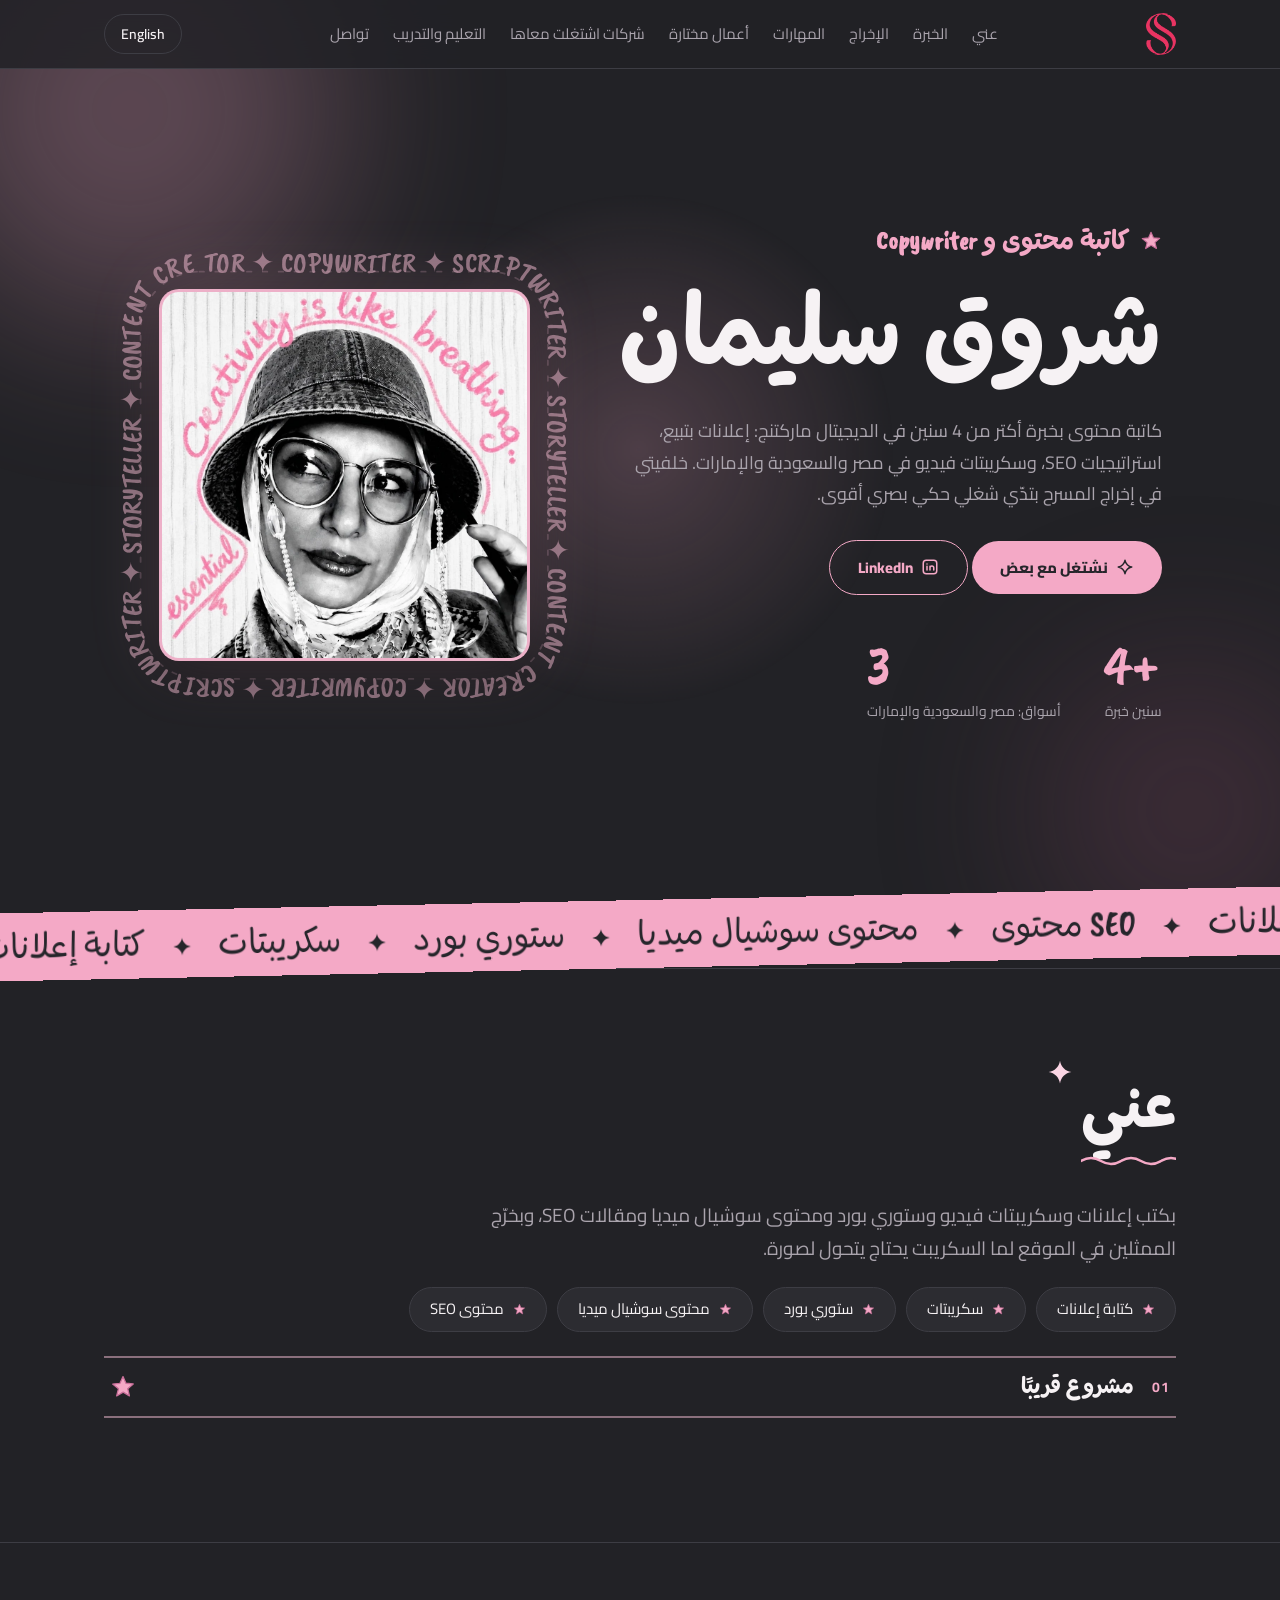
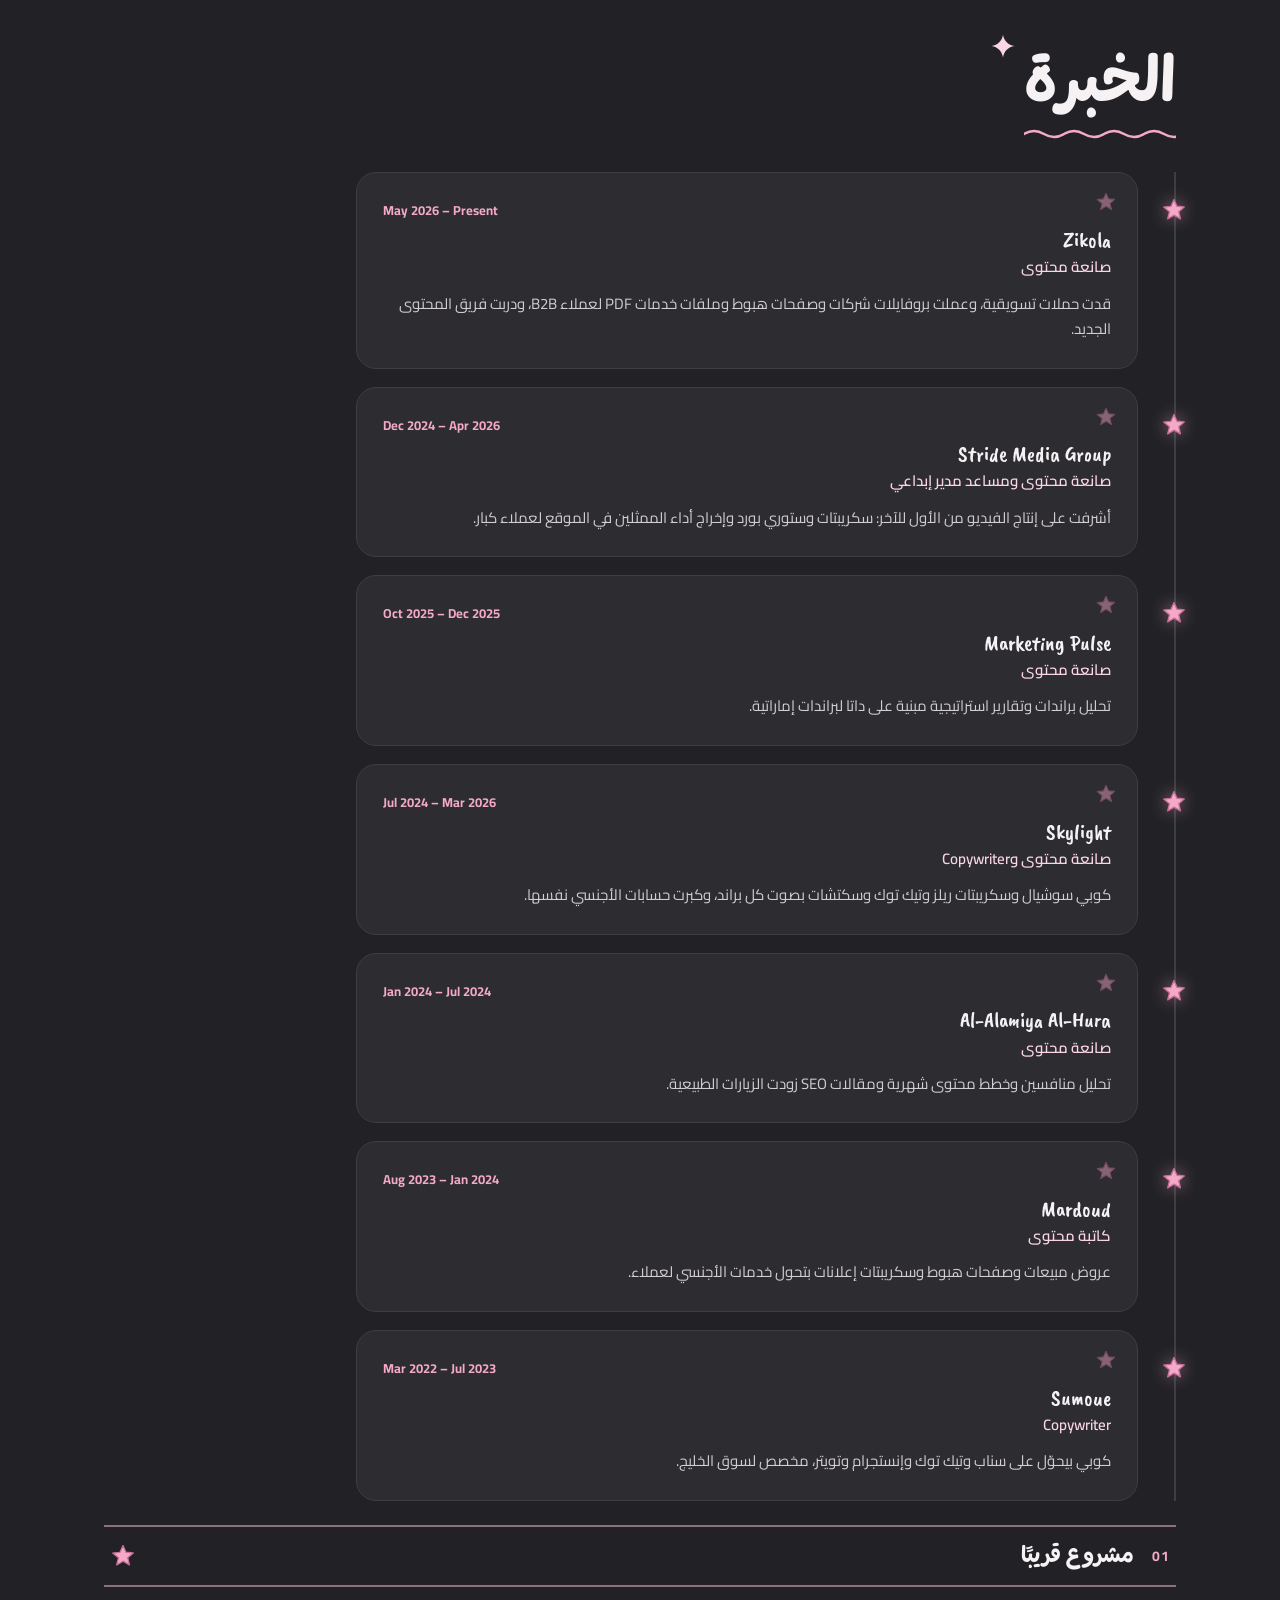
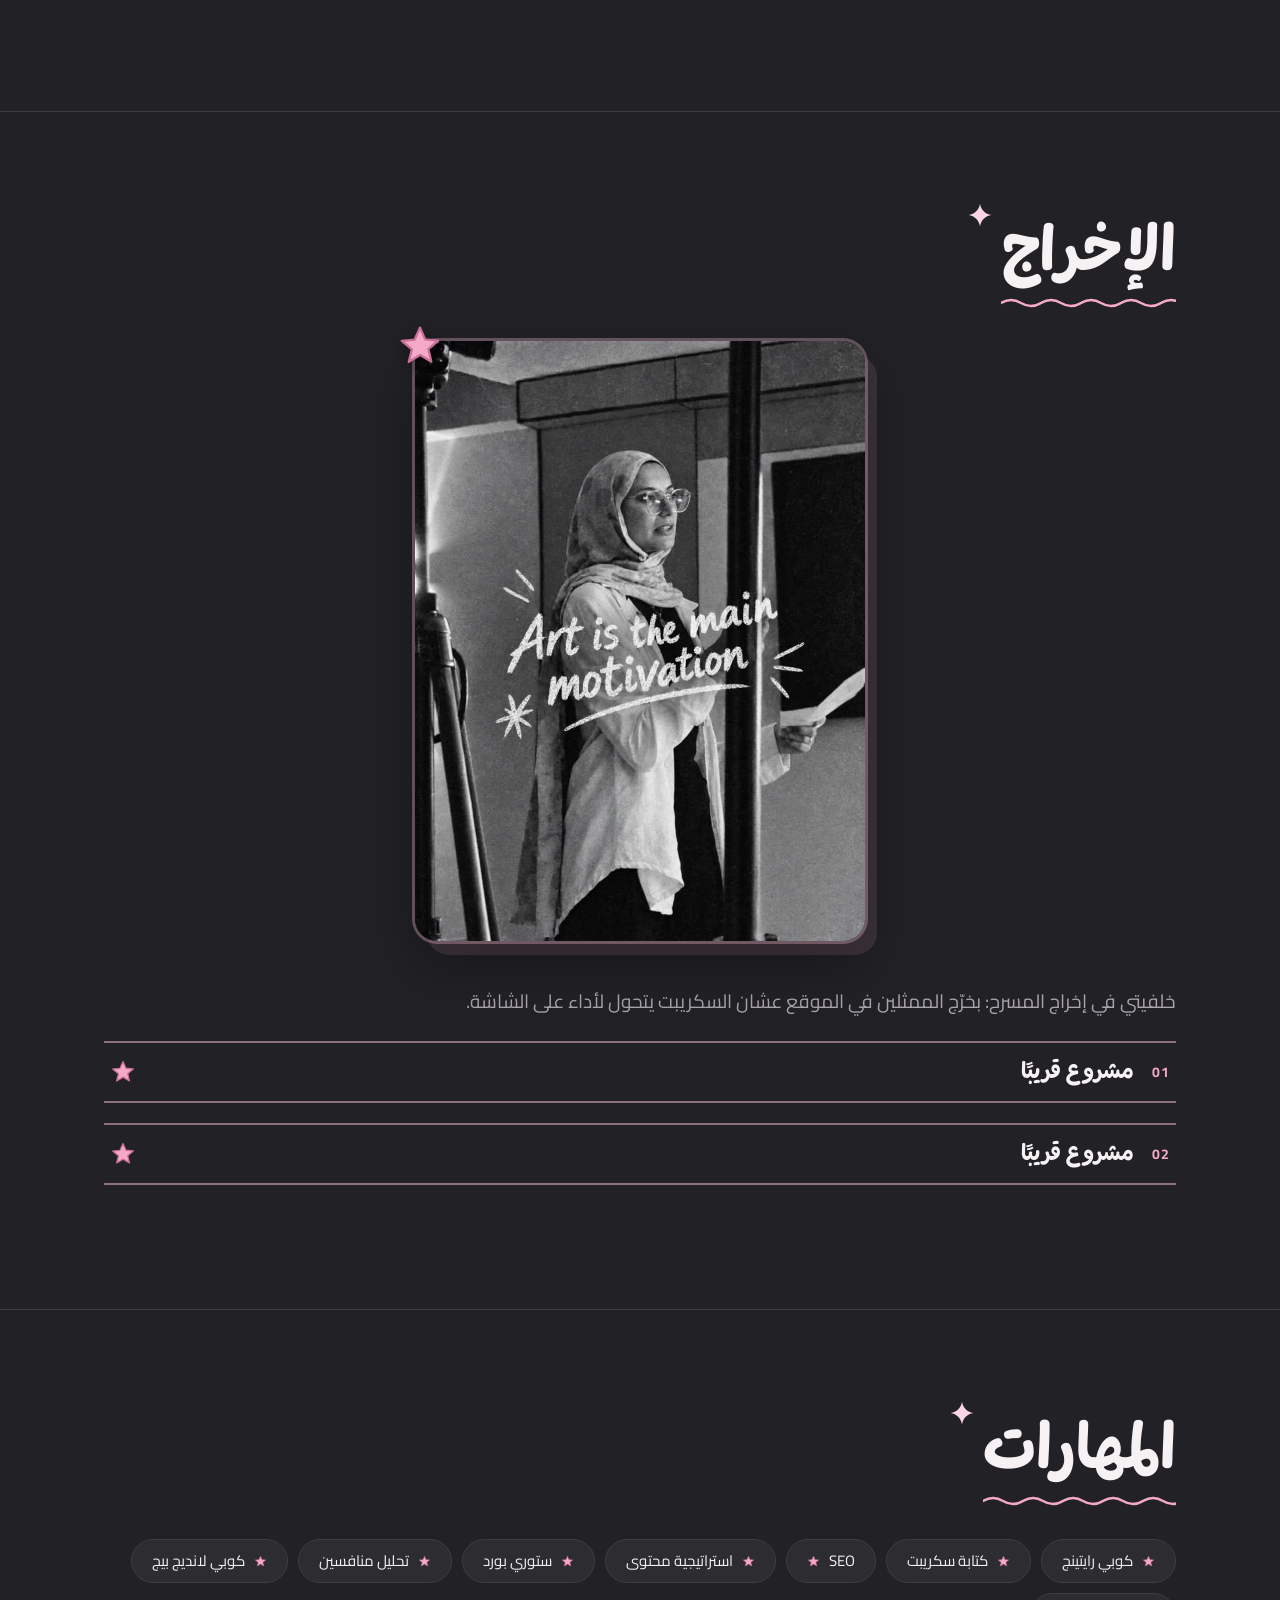
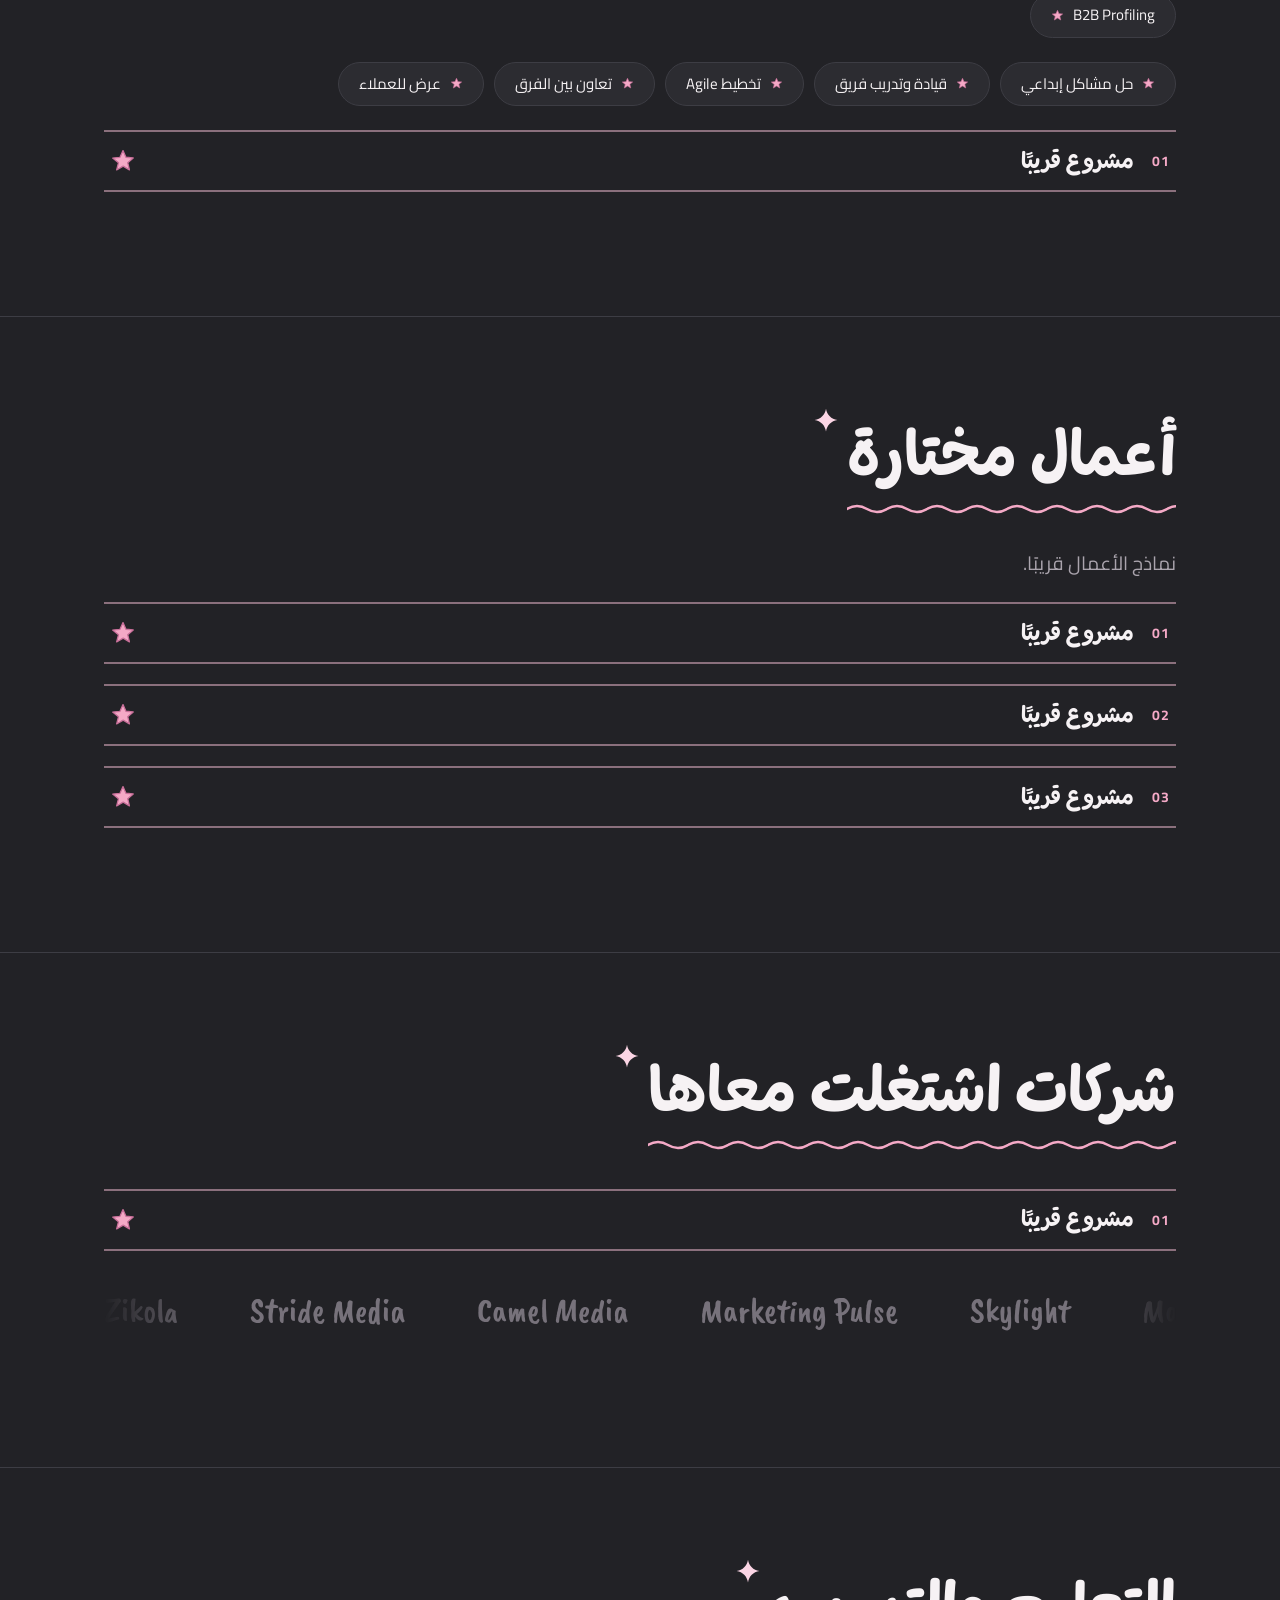
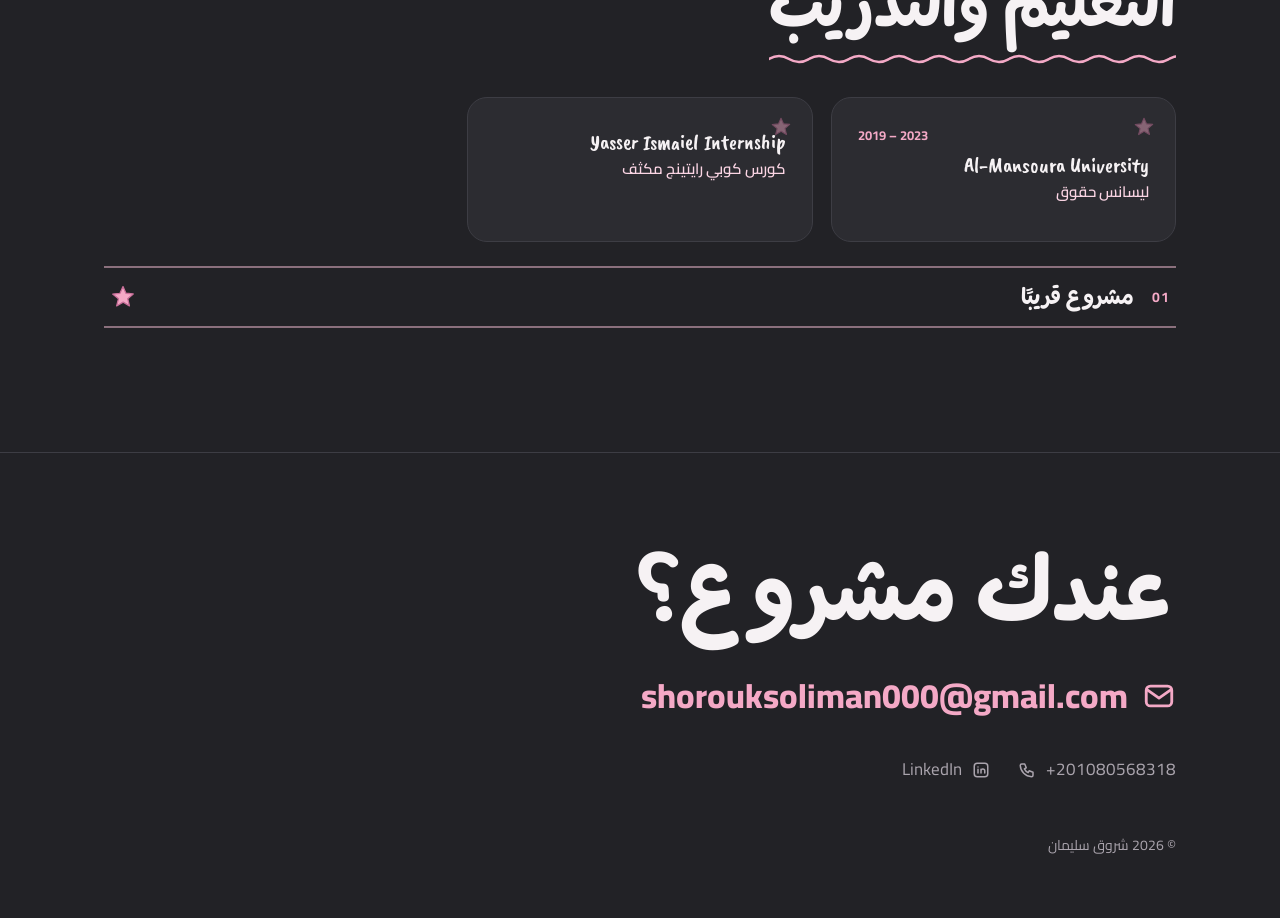
==== commit 79ef38e5: "Add files via upload" ====
--- a/index.html
+++ b/index.html
@@ -1,7 +1,6 @@
 <!DOCTYPE html>
 <html lang="ar" dir="rtl">
 <head>
-<!-- build v3 -->
 <meta charset="utf-8">
 <meta name="viewport" content="width=device-width,initial-scale=1,viewport-fit=cover">
 <title>Shorouk Soliman | Content Creator & Copywriter</title>
@@ -9,15 +8,15 @@
 <link rel="icon" type="image/svg+xml" href="favicon.svg">
 <link rel="icon" type="image/png" sizes="32x32" href="favicon-32.png">
 <link rel="apple-touch-icon" href="apple-touch-icon.png">
-<meta name="theme-color" content="#0e0e10">
+<meta name="theme-color" content="#222226">
 <link rel="preconnect" href="https://fonts.googleapis.com"><link rel="preconnect" href="https://fonts.gstatic.com" crossorigin>
 <link href="https://fonts.googleapis.com/css2?family=Caveat+Brush&family=Playpen+Sans+Arabic:wght@400;600;700&family=Cairo:wght@400;600;800&display=swap" rel="stylesheet">
-<link rel="stylesheet" href="style-v3.css">
+<link rel="stylesheet" href="style.css">
 </head>
 <body>
 <div class="glow" id="gl"></div>
 <div id="app"></div>
-<script>document.write('<script src="content.js?t='+Date.now()+'"><\/script>')</script>
-<script src="site-v3.js"></script>
+<script src="content.js"></script>
+<script src="site.js"></script>
 </body>
 </html>
--- a/style.css
+++ b/style.css
@@ -0,0 +1,152 @@
+:root{--bg:#222226;--bg2:#2c2c31;--bg3:#1a1a1d;--pk:#f4a9c6;--pk2:#fbd5e4;--pk3:#c9709a;--rose:#e9b7cb;--tx:#f6f2f4;--mu:#aaa4ad;--ln:#3d3d44;--ink:#26262b;
+--fd:'Caveat Brush','Playpen Sans Arabic','Cairo',cursive;--fb:'Cairo',sans-serif;
+--star:url("data:image/svg+xml,%3Csvg xmlns='http://www.w3.org/2000/svg' viewBox='0 0 32 32'%3E%3Cpath d='M16 3.2l3.6 8.2 9 .8-6.8 5.9 2.1 8.8-7.7-4.6-8 4.7 2.2-8.7-7.1-5.9 9-.9z' fill='%23f4a9c6' stroke='%23c9709a' stroke-width='1.6' stroke-linejoin='round'/%3E%3C/svg%3E");
+--spark:url("data:image/svg+xml,%3Csvg xmlns='http://www.w3.org/2000/svg' viewBox='0 0 24 24'%3E%3Cpath d='M12 1.5c.9 5.6 4.9 9.6 10.5 10.5-5.6.9-9.6 4.9-10.5 10.5C11.1 16.9 7.1 12.9 1.5 12 7.1 11.1 11.1 7.1 12 1.5z' fill='%23fbd5e4'/%3E%3C/svg%3E");
+box-sizing:border-box;padding-top:env(safe-area-inset-top,0px);padding-bottom:env(safe-area-inset-bottom,0px)}
+html{scroll-behavior:smooth;scroll-padding-top:80px;background:var(--bg)}
+*{box-sizing:border-box;margin:0}
+html,body{overflow-x:clip}body{background:var(--bg);color:var(--tx);font:17px/1.75 var(--fb);overflow-x:hidden}
+h1,h2,h3{font-family:var(--fd);font-weight:700;font-synthesis:none;line-height:1.1}
+a{color:inherit;text-decoration:none}
+:focus-visible{outline:2px solid var(--pk);outline-offset:3px}
+::selection{background:var(--pk);color:var(--ink)}
+.wrap{max-width:1120px;margin:auto;padding:0 24px}
+.glow{position:fixed;width:560px;height:560px;margin:-280px 0 0 -280px;border-radius:50%;background:radial-gradient(#f4a9c635,transparent 65%);pointer-events:none;z-index:0;left:0;top:0;will-change:transform}
+nav{position:fixed;top:0;inset-inline:0;z-index:20;backdrop-filter:blur(14px);-webkit-backdrop-filter:blur(14px);background:#222226d9;border-bottom:1px solid var(--ln);padding-top:env(safe-area-inset-top,0px)}
+nav .wrap{display:flex;align-items:center;justify-content:space-between;height:68px;gap:16px}
+nav ul{display:flex;gap:24px;list-style:none;padding:0;font-size:15px;color:var(--mu)}
+nav ul a{position:relative;padding:4px 0;transition:color .25s}
+nav ul a::after{content:'';position:absolute;inset-inline:0;bottom:-2px;height:8px;background:url("data:image/svg+xml,%3Csvg xmlns='http://www.w3.org/2000/svg' width='24' height='8' viewBox='0 0 24 8'%3E%3Cpath d='M0 4Q6 0 12 4T24 4' fill='none' stroke='%23f4a9c6' stroke-width='2' stroke-linecap='round'/%3E%3C/svg%3E") repeat-x;background-size:24px 8px;opacity:0;transform:scaleX(.4);transition:.35s}
+nav ul a:hover{color:var(--pk)}nav ul a:hover::after{opacity:1;transform:none}
+.logo{display:flex;align-items:center;gap:8px;font:700 32px var(--fd)}.logo b{color:var(--pk)}
+.logo img{height:42px;width:auto;display:block;transition:transform .6s cubic-bezier(.2,.8,.2,1)}.logo:hover img{transform:scale(1.08)}
+.btn{display:inline-flex;align-items:center;gap:8px;padding:12px 28px;border-radius:99px;background:var(--pk);color:var(--ink);font-weight:800;border:0;cursor:pointer;font:800 15px var(--fb);transition:transform .25s,box-shadow .25s,background .25s}
+.btn:hover{transform:translateY(-3px) rotate(-1deg);box-shadow:0 10px 30px #f4a9c655;background:var(--pk2)}
+.btn.o{background:none;border:1px solid var(--pk);color:var(--pk)}.btn.o:hover{background:#f4a9c61f}
+.btn svg,.ln svg{width:18px;height:18px;flex:none}
+.lang{background:none;border:1px solid var(--ln);color:var(--tx);border-radius:99px;padding:6px 16px;cursor:pointer;font:600 14px var(--fb);transition:.25s}
+.lang:hover{border-color:var(--pk);color:var(--pk)}
+.hero{min-height:100vh;display:flex;align-items:center;padding:110px 0 60px;position:relative;overflow:hidden}
+.hero .wrap{display:grid;grid-template-columns:1.2fr 1fr;gap:48px;align-items:center;position:relative;z-index:1}
+.bl{position:absolute;border-radius:50%;filter:blur(90px);opacity:.28;animation:fl 12s ease-in-out infinite alternate}
+.b1{width:420px;height:420px;background:var(--pk);top:-100px;inset-inline-end:-80px}.b2{width:300px;height:300px;background:#8a4a68;bottom:-60px;inset-inline-start:-60px;animation-delay:-5s}
+@keyframes fl{to{transform:translate(40px,30px) scale(1.15)}}
+.hero small{display:inline-flex;align-items:center;gap:10px;color:var(--pk);font:700 26px/1.3 var(--fd)}
+.hero small::before{content:'';width:22px;height:22px;background:var(--star) center/contain no-repeat;animation:spin 14s linear infinite}
+h1{font-size:clamp(60px,10vw,132px);margin:10px 0 22px;letter-spacing:0;font-weight:400}
+[dir=rtl] h1{font-size:clamp(46px,7.6vw,98px);line-height:1.25;font-weight:700}
+.hero p{color:var(--mu);max-width:540px;margin-bottom:30px;font-size:18px}
+.hero .in{animation:up .9s cubic-bezier(.2,.8,.2,1) both}
+.hero .in:nth-child(2){animation-delay:.1s}.hero .in:nth-child(3){animation-delay:.2s}.hero .in:nth-child(4){animation-delay:.3s}
+@keyframes up{from{opacity:0;transform:translateY(36px)}}
+.stats{display:flex;gap:44px;margin-top:40px;flex-wrap:wrap}
+.stats b{display:block;font:400 56px/1.1 var(--fd);color:var(--pk)}.stats span{color:var(--mu);font-size:14px}
+/* profile photo: square, soft frame */
+.pw{position:relative;max-width:480px;width:100%;margin:auto;aspect-ratio:1}
+.ph{position:absolute;inset:9%;border-radius:20px;border:3px solid #e9b7cb88;overflow:hidden;box-shadow:0 0 70px #f4a9c630,0 18px 46px #0005;display:grid;place-items:center;font:400 130px var(--fd);color:var(--ink);background:var(--pk)}
+.ph img{width:100%;height:100%;object-fit:cover;display:block}
+.ring{position:absolute;inset:0;width:100%;height:100%;direction:ltr;overflow:visible}
+.ring text{font:400 12.5px var(--fd);fill:var(--rose);fill-opacity:.55;letter-spacing:.4px}
+.ring .fr{fill:none;stroke:var(--rose);stroke-opacity:.22;stroke-width:.8;stroke-dasharray:2 5;stroke-linecap:round}
+@keyframes spin{to{transform:rotate(360deg)}}
+.strip{background:var(--pk);color:var(--ink);overflow:hidden;direction:ltr;padding:12px 0;transform:rotate(-1.2deg);margin:0 -20px;position:relative;z-index:2}
+.strip .mt{animation-duration:36s;gap:0}.strip span{font:400 34px/1.3 var(--fd);white-space:nowrap}
+.strip span::after{content:'';display:inline-block;width:20px;height:20px;margin-inline:26px;background:url("data:image/svg+xml,%3Csvg xmlns='http://www.w3.org/2000/svg' viewBox='0 0 24 24'%3E%3Cpath d='M12 1.5c.9 5.6 4.9 9.6 10.5 10.5-5.6.9-9.6 4.9-10.5 10.5C11.1 16.9 7.1 12.9 1.5 12 7.1 11.1 11.1 7.1 12 1.5z' fill='%2326262b'/%3E%3C/svg%3E") center/contain no-repeat;vertical-align:-2px}
+section{padding:96px 0;border-top:1px solid var(--ln);position:relative;z-index:1}
+section h2{display:inline-block;position:relative;font-size:clamp(44px,6.4vw,76px);font-weight:400;margin-bottom:44px;padding-bottom:6px}
+section h2::after{content:'';position:absolute;inset-inline:0;bottom:-12px;height:12px;background:url("data:image/svg+xml,%3Csvg xmlns='http://www.w3.org/2000/svg' width='40' height='12' viewBox='0 0 40 12'%3E%3Cpath d='M0 6Q10 0 20 6T40 6' fill='none' stroke='%23f4a9c6' stroke-width='2.6' stroke-linecap='round'/%3E%3C/svg%3E") repeat-x;background-size:40px 12px}
+section h2::before{content:'';position:absolute;top:-6px;inset-inline-end:-34px;width:26px;height:26px;background:var(--spark) center/contain no-repeat;animation:tw 3.2s ease-in-out infinite}
+@keyframes tw{50%{transform:scale(.55) rotate(40deg);opacity:.5}}
+[dir=rtl] section h2{font-size:clamp(36px,5vw,62px);line-height:1.35;font-weight:700}
+.tx{color:var(--mu);max-width:720px;margin-bottom:22px;font-size:19px}
+.grid{display:grid;grid-template-columns:repeat(auto-fill,minmax(310px,1fr));gap:18px;margin-bottom:24px}
+.card{position:relative;background:var(--bg2);border:1px solid var(--ln);border-radius:20px;padding:26px;transition:border-color .25s,box-shadow .25s,transform .35s}
+.card:hover{border-color:var(--pk);box-shadow:0 0 40px #f4a9c622;transform:translateY(-4px)}
+.card::after{content:'';position:absolute;top:18px;right:20px;width:22px;height:22px;background:var(--star) center/contain no-repeat;opacity:.45;transition:transform .6s cubic-bezier(.2,.8,.2,1),opacity .3s}
+.card:hover::after{transform:rotate(144deg) scale(1.25);opacity:1}
+.card>*{text-align:start}
+.card .dt{display:block;font-size:13px;color:var(--pk);font-weight:700}
+.card h3{font-size:30px;font-weight:400;margin:6px 0 2px}[dir=rtl] .card h3{font-size:22px;font-weight:700}
+.card h4{font-size:15px;color:var(--pk2);font-weight:600;margin-bottom:10px}.card p{font-size:15px;color:#d3ced4;line-height:1.7}
+.tl{position:relative;padding-inline-start:36px;border-inline-start:2px solid var(--ln);display:grid;gap:18px;margin-bottom:24px;max-width:820px}
+.tl .card::before{content:'';position:absolute;inset-inline-start:-50px;top:24px;width:26px;height:26px;background:var(--star) center/contain no-repeat;filter:drop-shadow(0 0 8px #f4a9c688);transition:transform .6s cubic-bezier(.2,.8,.2,1)}
+.tl .card:hover::before{transform:rotate(144deg) scale(1.2)}
+.tags{display:flex;flex-wrap:wrap;gap:10px;margin-bottom:24px}
+.tags span{display:inline-flex;align-items:center;padding:8px 20px;border:1px solid var(--ln);border-radius:99px;background:var(--bg2);font-size:15px;transition:.25s}
+.tags span::before{content:'';width:13px;height:13px;margin-inline-end:9px;background:var(--star) center/contain no-repeat;transition:transform .5s}
+.tags span:hover{background:var(--pk);color:var(--ink);border-color:var(--pk);transform:translateY(-2px) rotate(-1.5deg)}.tags span:hover::before{transform:rotate(144deg)}
+figure{border-radius:20px;overflow:hidden;background:var(--bg2);aspect-ratio:16/10;border:1px solid var(--ln)}
+figure img,figure video,figure iframe{width:100%;height:100%;object-fit:cover;border:0;display:block}
+/* media slot at the start of every section */
+figure.cover{position:relative;overflow:visible;aspect-ratio:auto;background:none;border:0;width:fit-content;max-width:100%;margin:0 auto 44px;border-radius:0}
+figure.cover img,figure.cover video{width:auto;height:auto;max-width:100%;max-height:600px;border-radius:22px;box-shadow:0 0 0 3px #e9b7cb55,12px 14px 0 #f4a9c61c,0 24px 60px #0005}
+figure.cover::after{content:'';position:absolute;top:-18px;inset-inline-end:-18px;width:46px;height:46px;background:var(--star) center/contain no-repeat;filter:drop-shadow(0 4px 10px #0006);animation:tw 4.2s ease-in-out infinite}
+figure.cover.v{width:100%;max-width:900px;aspect-ratio:16/9}
+figure.cover.v iframe,figure.cover.v video{width:100%;height:100%;max-height:none;border-radius:22px;object-fit:cover;box-shadow:0 0 0 3px #e9b7cb55,12px 14px 0 #f4a9c61c,0 24px 60px #0005}
+/* projects: two parallel lines that open on hover */
+.projs{display:grid;gap:20px;margin:6px 0 28px}
+.proj{position:relative;border-block:2px solid #e9b7cb88;cursor:pointer;transition:border-color .35s,background .5s;outline-offset:8px}
+.proj::before,.proj::after{content:'';position:absolute;top:50%;width:9px;height:9px;margin-top:-4.5px;border-radius:50%;background:var(--pk);opacity:0;transition:.4s}
+.proj::before{inset-inline-start:-14px}.proj::after{inset-inline-end:-14px}
+.pj-h{display:flex;align-items:center;gap:18px;padding:14px 6px;min-height:58px}
+.pj-n{font:700 14px var(--fb);color:var(--pk);letter-spacing:.08em;direction:ltr}
+.pj-t{font:400 30px/1.2 var(--fd);flex:0 1 auto}[dir=rtl] .pj-t{font-size:22px;font-weight:700}
+.pj-s{font-size:14px;color:var(--mu);margin-inline-start:auto}
+.pj-ic{width:26px;height:26px;flex:none;margin-inline-start:auto;background:var(--star) center/contain no-repeat;transition:transform .7s cubic-bezier(.2,.8,.2,1)}.pj-s+.pj-ic{margin-inline-start:0}
+.pj-b{display:grid;grid-template-rows:0fr;transition:grid-template-rows .7s cubic-bezier(.2,.8,.2,1)}
+.pj-w{overflow:hidden;min-height:0}
+.pj-c{display:grid;grid-template-columns:minmax(0,1.15fr) minmax(0,1fr);gap:28px;padding:8px 6px 30px;opacity:0;transform:translateY(14px);transition:opacity .5s .1s,transform .6s .1s}
+.pj-c.solo{grid-template-columns:1fr}
+.pj-c figure{aspect-ratio:16/10}.pj-c.solo figure{max-width:760px}.pj-c.solo .pj-ph{aspect-ratio:auto;min-height:150px;padding:34px 20px}
+.pj-x h4{font-size:15px;color:var(--pk2);margin-bottom:8px}.pj-x p{color:#d3ced4;font-size:16px;line-height:1.75;margin-bottom:16px}
+.pj-ph{display:grid;place-items:center;gap:10px;aspect-ratio:16/10;border:2px dashed #e9b7cb55;border-radius:20px;color:var(--mu);text-align:center;padding:20px}
+.pj-ph::before{content:'';width:44px;height:44px;background:var(--star) center/contain no-repeat;opacity:.8}
+.proj.open{border-color:var(--pk)}.proj.open .pj-b{grid-template-rows:1fr}.proj.open .pj-c{opacity:1;transform:none}
+.proj.open .pj-ic{transform:rotate(216deg) scale(1.2)}.proj.open::before,.proj.open::after{opacity:1}
+@media(hover:hover){.proj:hover{border-color:var(--pk)}.proj:hover .pj-b{grid-template-rows:1fr}.proj:hover .pj-c{opacity:1;transform:none}.proj:hover .pj-ic{transform:rotate(216deg) scale(1.2)}.proj:hover::before,.proj:hover::after{opacity:1}}
+.mq{overflow:hidden;direction:ltr;margin:28px 0;mask:linear-gradient(90deg,transparent,#000 10%,#000 90%,transparent);-webkit-mask:linear-gradient(90deg,transparent,#000 10%,#000 90%,transparent)}
+.mt{display:flex;gap:72px;width:max-content;animation:mq 28s linear infinite}
+.mq:hover .mt{animation-play-state:paused}
+.mt div{height:64px;display:flex;align-items:center;font:400 34px var(--fd);color:#77727b;white-space:nowrap;transition:color .3s}.mt div:hover{color:var(--pk)}
+.mt img{height:100%;max-width:170px;object-fit:contain}
+@keyframes mq{to{transform:translateX(-50%)}}
+.rv{opacity:0;transform:translateY(26px);transition:opacity .7s,transform .7s}.rv.on{opacity:1;transform:none}
+footer{border-top:1px solid var(--ln);padding:90px 0 60px;color:var(--mu);position:relative;z-index:1}
+footer h2{font-size:clamp(52px,9vw,112px);font-weight:400;color:var(--tx);margin-bottom:24px}[dir=rtl] footer h2{font-size:clamp(38px,7vw,88px);font-weight:700}
+footer a.big{display:inline-flex;align-items:center;gap:14px;font:800 clamp(18px,3vw,34px) var(--fb);color:var(--pk);word-break:break-all;transition:transform .3s}footer a.big:hover{transform:translateX(6px) rotate(-1deg)}
+footer a.big svg{width:1em;height:1em;flex:none}
+footer .ln{display:flex;gap:28px;flex-wrap:wrap;margin-top:28px}footer .ln a{display:inline-flex;align-items:center;gap:10px;transition:color .25s,transform .25s}footer .ln a:hover{color:var(--pk);transform:translateY(-2px)}
+/* star cursor + effects */
+html.fx,html.fx *{cursor:none!important}
+.cu{position:fixed;left:0;top:0;width:0;height:0;z-index:9999;pointer-events:none;transition:opacity .25s}
+.cs{position:absolute;left:-17px;top:-17px;width:34px;height:34px;transition:scale .3s cubic-bezier(.2,.8,.2,1);filter:drop-shadow(0 0 8px #f4a9c6aa);will-change:rotate}
+.cs svg{width:100%;height:100%;display:block;overflow:visible}
+.cs path{fill:var(--pk);stroke:var(--ink);stroke-width:1.6;stroke-linejoin:round;transition:fill .3s}
+.cu.hv .cs{scale:1.55}.cu.hv .cs path{fill:var(--pk2)}.cu.dn .cs{scale:.8}
+.sp{position:fixed;left:0;top:0;z-index:9998;pointer-events:none;background:var(--spark) center/contain no-repeat;animation:sp .9s ease-out forwards}
+.sp.s{background-image:var(--star)}
+@keyframes sp{from{opacity:.95;transform:translate(-50%,-50%) rotate(0) scale(1)}to{opacity:0;transform:translate(calc(-50% + var(--dx)),calc(-50% + var(--dy))) rotate(var(--r)) scale(.2)}}
+.ray{position:fixed;left:0;top:0;z-index:9998;width:12px;height:3px;border-radius:3px;background:var(--pk);pointer-events:none;animation:ray .6s ease-out forwards}
+@keyframes ray{from{opacity:1;transform:translate(var(--x),var(--y)) rotate(var(--a)) translateX(14px)}to{opacity:0;transform:translate(var(--x),var(--y)) rotate(var(--a)) translateX(46px) scaleX(.3)}}
+@media(max-width:800px){.hero .wrap{grid-template-columns:1fr}nav ul{display:none}.pw{max-width:340px}.strip span{font-size:26px}.pj-c{grid-template-columns:1fr}.pj-t{font-size:26px}[dir=rtl] .pj-t{font-size:19px}.pj-h{gap:12px}.pj-s{display:none}.pj-ic{margin-inline-start:auto!important}}
+@media(prefers-reduced-motion:reduce){*{animation:none!important;transition:none!important}.rv{opacity:1;transform:none}.pj-c{opacity:1;transform:none}.sp,.ray{display:none}}
+/* admin */
+.adm{display:grid;grid-template-columns:270px 1fr;min-height:100vh}
+.side{background:var(--bg2);border-inline-end:1px solid var(--ln);padding:20px;position:sticky;top:0;height:100vh;overflow:auto}
+.side h3{font-size:34px;font-weight:400;margin-bottom:6px}
+.main{padding:32px;max-width:920px}
+.main h2{font-size:42px;font-weight:400}
+.adm input,.adm textarea,.adm select,.login input{width:100%;background:var(--bg3);border:1px solid var(--ln);color:var(--tx);border-radius:10px;padding:10px 12px;font:inherit;font-size:15px;margin:4px 0 10px}
+.adm input:focus,.adm textarea:focus,.login input:focus{outline:0;border-color:var(--pk)}
+.adm label{font-size:13px;color:var(--mu)}
+.box{background:var(--bg2);border:1px solid var(--ln);border-radius:16px;padding:18px;margin-bottom:16px}
+.row{display:flex;gap:10px;flex-wrap:wrap;align-items:center;margin-bottom:12px}.row>*{flex:1}
+.mini{background:none;border:1px solid var(--ln);color:var(--tx);border-radius:8px;padding:5px 10px;cursor:pointer;flex:0;font:inherit;font-size:14px;white-space:nowrap}
+.mini:hover{border-color:var(--pk);color:var(--pk)}
+.si{display:flex;gap:4px;align-items:center;padding:6px 8px;border-radius:10px;cursor:pointer;font-size:15px}
+.si.on{background:#f4a9c62b;color:var(--pk)}.si>span{flex:1;overflow:hidden;text-overflow:ellipsis;white-space:nowrap}
+.pv{max-height:90px;border-radius:8px;display:block;margin:6px 0}
+.st{color:var(--pk);font-size:13px;min-height:20px;margin-bottom:8px}
+.hint{color:var(--mu);font-size:13px;margin-bottom:12px}
+.login{max-width:360px;margin:20vh auto;padding:0 24px}.login h2{font-size:44px;font-weight:400}
+@media(max-width:800px){.adm{grid-template-columns:1fr}.side{position:static;height:auto}}
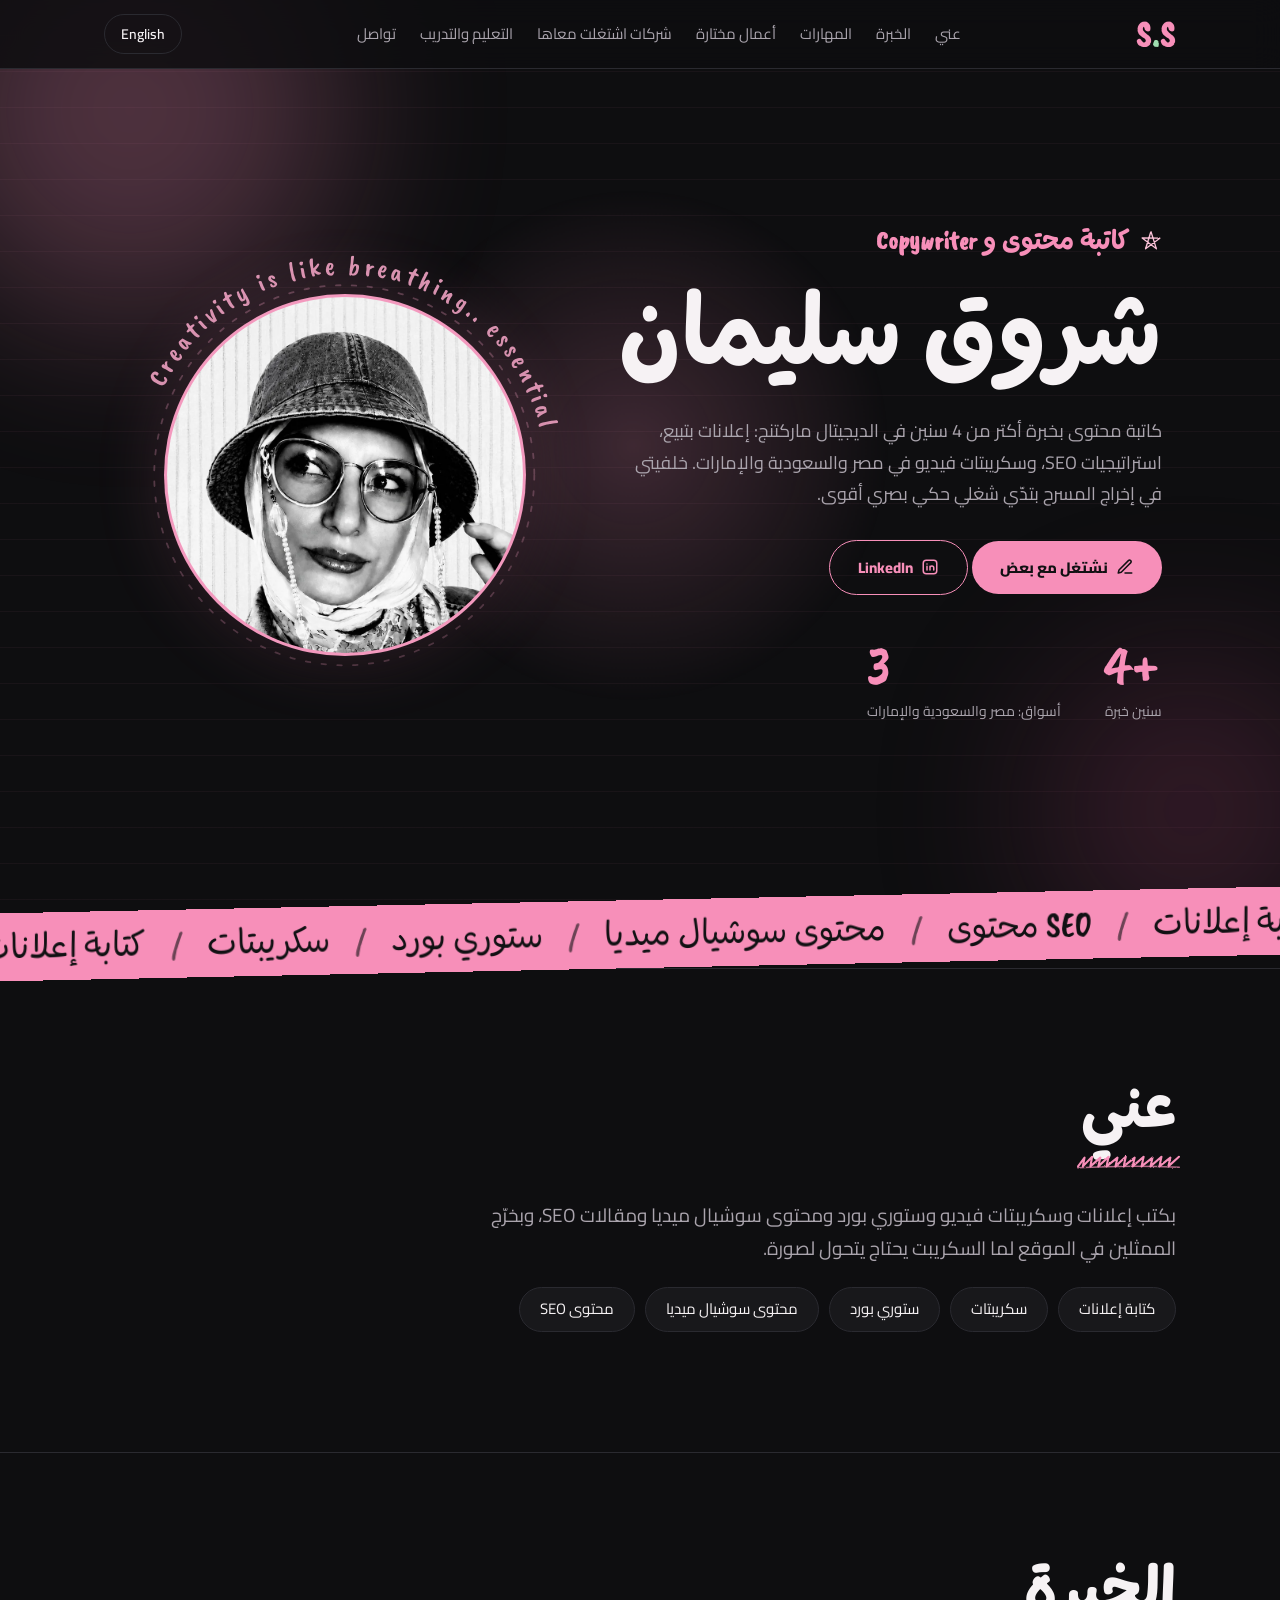
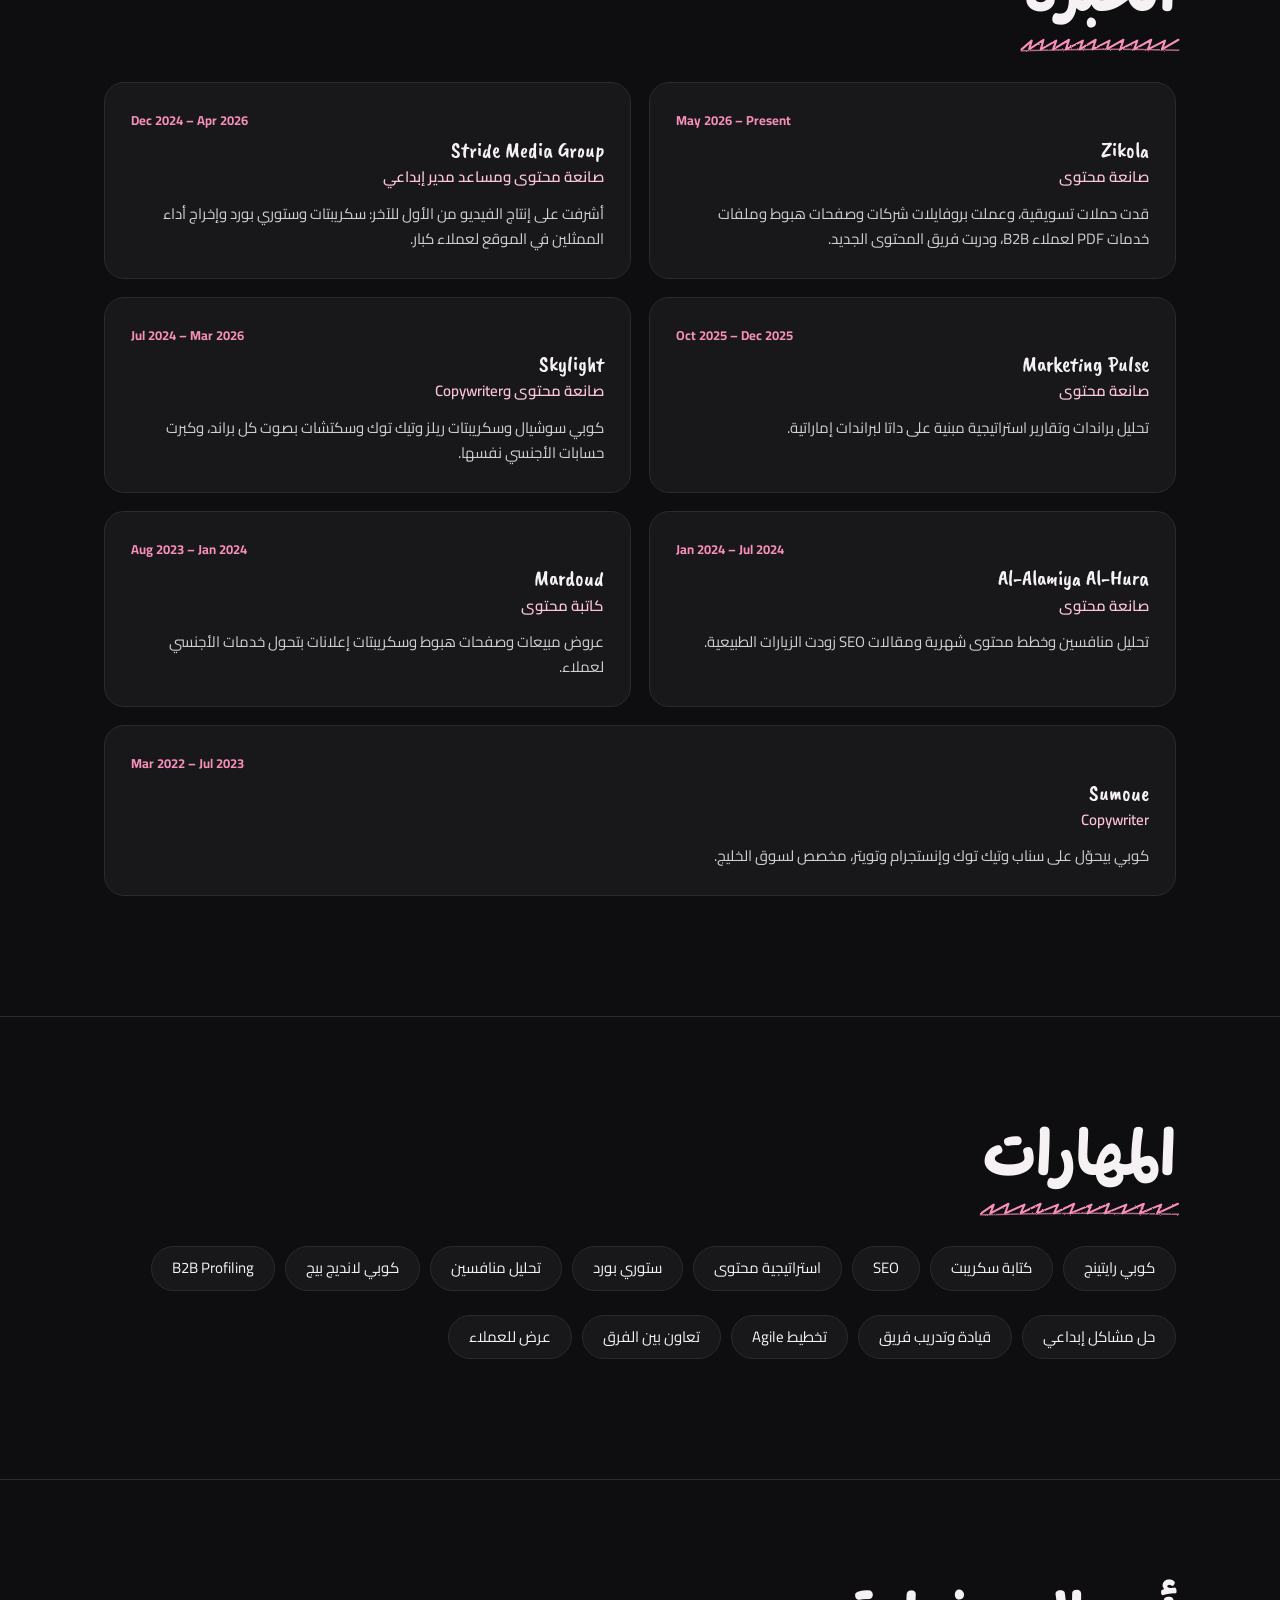
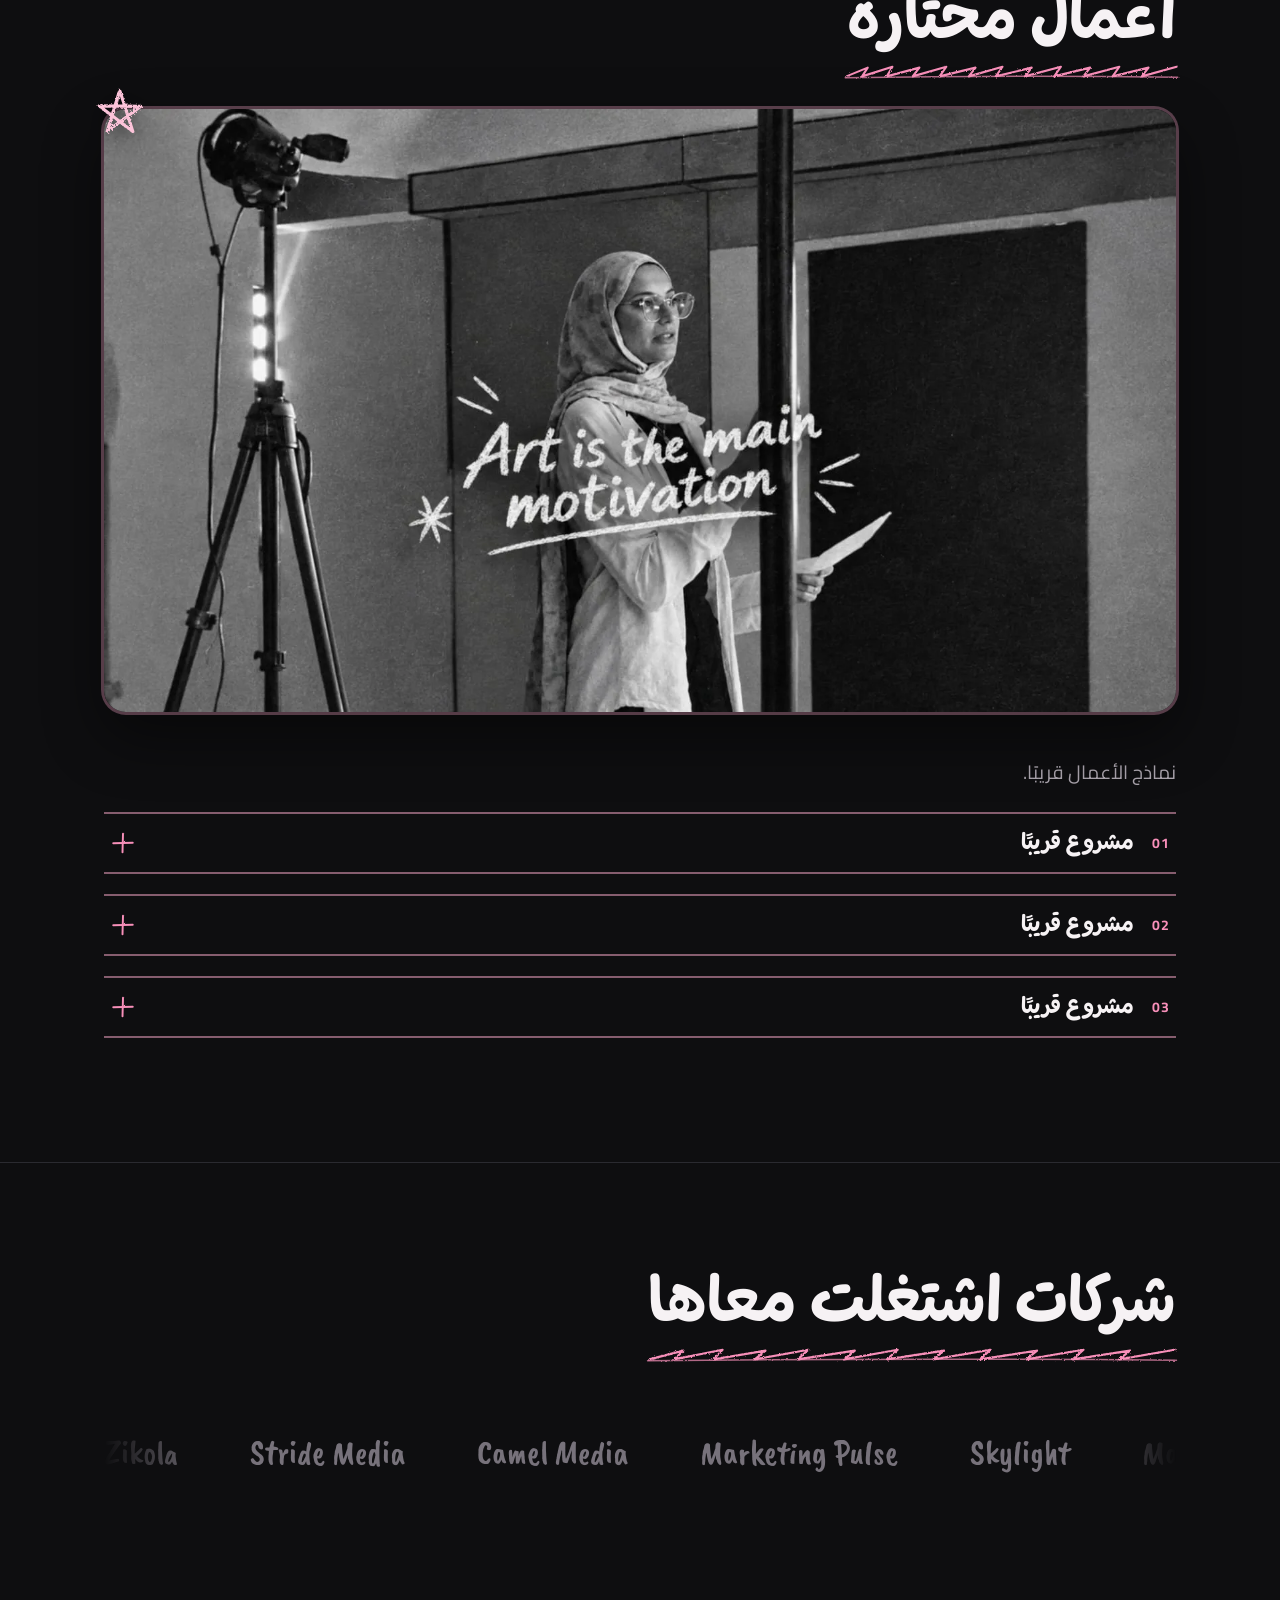
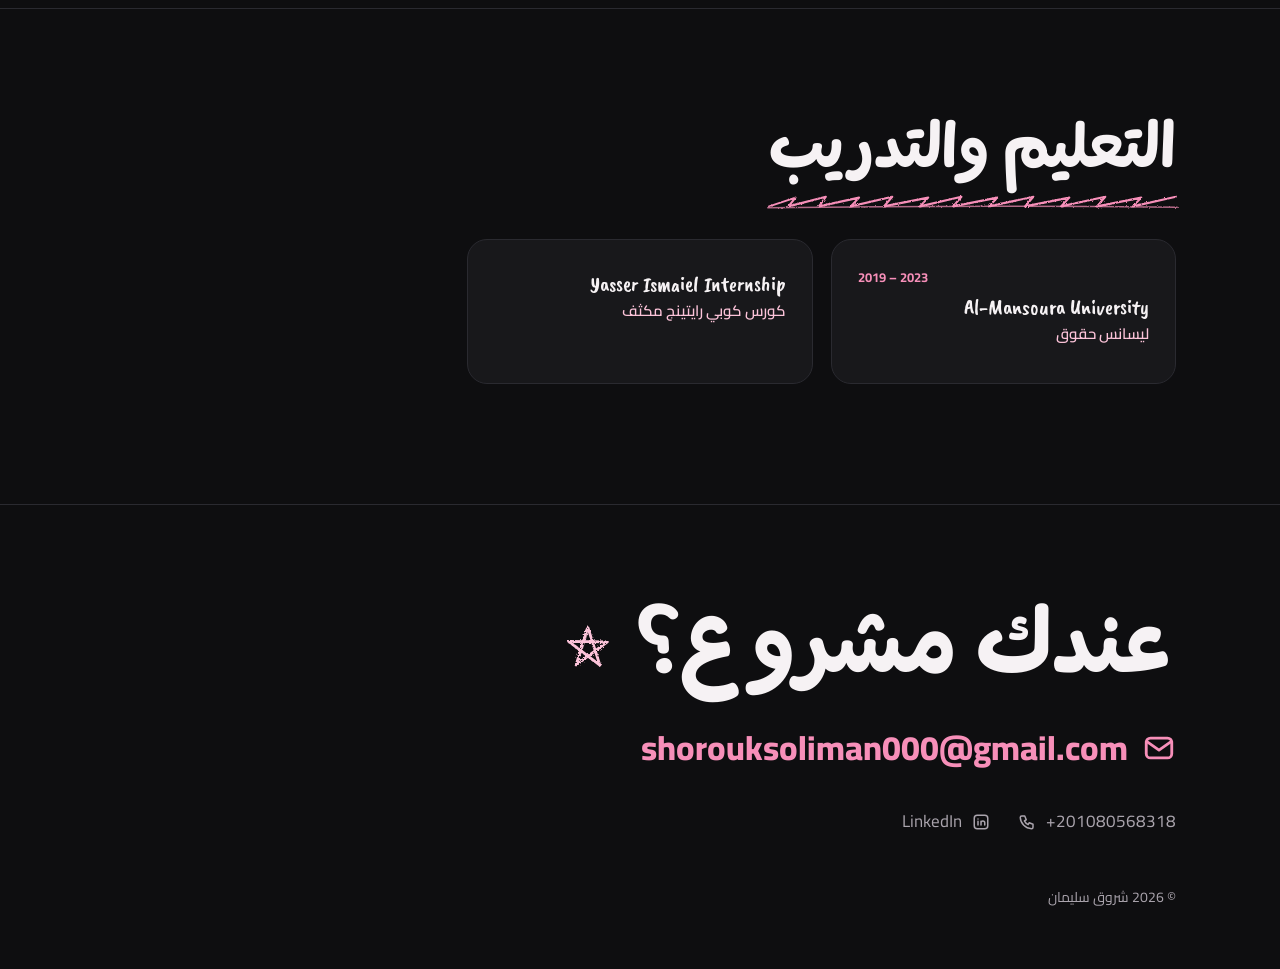
==== commit 2d555b39: "Add files via upload" ====
--- a/index.html
+++ b/index.html
@@ -1,6 +1,7 @@
 <!DOCTYPE html>
 <html lang="ar" dir="rtl">
 <head>
+<!-- build v3 -->
 <meta charset="utf-8">
 <meta name="viewport" content="width=device-width,initial-scale=1,viewport-fit=cover">
 <title>Shorouk Soliman | Content Creator & Copywriter</title>
@@ -8,15 +9,15 @@
 <link rel="icon" type="image/svg+xml" href="favicon.svg">
 <link rel="icon" type="image/png" sizes="32x32" href="favicon-32.png">
 <link rel="apple-touch-icon" href="apple-touch-icon.png">
-<meta name="theme-color" content="#222226">
+<meta name="theme-color" content="#0e0e10">
 <link rel="preconnect" href="https://fonts.googleapis.com"><link rel="preconnect" href="https://fonts.gstatic.com" crossorigin>
 <link href="https://fonts.googleapis.com/css2?family=Caveat+Brush&family=Playpen+Sans+Arabic:wght@400;600;700&family=Cairo:wght@400;600;800&display=swap" rel="stylesheet">
-<link rel="stylesheet" href="style.css">
+<link rel="stylesheet" href="style-v3.css">
 </head>
 <body>
 <div class="glow" id="gl"></div>
 <div id="app"></div>
-<script src="content.js"></script>
-<script src="site.js"></script>
+<script>document.write('<script src="content.js?t='+Date.now()+'"><\/script>')</script>
+<script src="site-v3.js"></script>
 </body>
 </html>
--- a/style-v3.css
+++ b/style-v3.css
@@ -0,0 +1,149 @@
+:root{--bg:#0e0e10;--bg2:#18181b;--bg3:#09090a;--pk:#f78fb9;--pk2:#fcc3d9;--pk3:#d4578f;--rose:#f0a3c3;--gn:#9fdcb0;--tx:#f6f2f4;--mu:#aaa4ad;--ln:#2a2a30;--ink:#111113;
+--fd:'Caveat Brush','Playpen Sans Arabic','Cairo',cursive;--fb:'Cairo',sans-serif;
+--star:url("data:image/svg+xml,%3Csvg xmlns='http://www.w3.org/2000/svg' viewBox='0 0 32 32'%3E%3Cfilter id='c' x='-10%25' y='-10%25' width='120%25' height='120%25'%3E%3CfeTurbulence type='fractalNoise' baseFrequency='.9' numOctaves='2' seed='3' result='n'/%3E%3CfeDisplacementMap in='SourceGraphic' in2='n' scale='2.4'/%3E%3C/filter%3E%3Cg fill='none' stroke='%23fcc3d9' stroke-linecap='round' stroke-linejoin='round' filter='url(%23c)'%3E%3Cpath d='M16 2.6L23.9 27.4 3.1 11.6 28.9 11.9 8.1 27.3 15.4 3.4' stroke-width='1.9'/%3E%3Cpath d='M16.4 4L9 26.4' stroke-width='.8' opacity='.5'/%3E%3C/g%3E%3C/svg%3E");
+--plus:url("data:image/svg+xml,%3Csvg xmlns='http://www.w3.org/2000/svg' viewBox='0 0 32 32'%3E%3Cfilter id='c' x='-10%25' y='-10%25' width='120%25' height='120%25'%3E%3CfeTurbulence type='fractalNoise' baseFrequency='.9' numOctaves='2' seed='3' result='n'/%3E%3CfeDisplacementMap in='SourceGraphic' in2='n' scale='2.4'/%3E%3C/filter%3E%3Cg fill='none' stroke='%23f78fb9' stroke-width='2.4' stroke-linecap='round' filter='url(%23c)'%3E%3Cpath d='M16 4.5L15.4 27.5'/%3E%3Cpath d='M4 16.3L28 15.6'/%3E%3C/g%3E%3C/svg%3E");
+--scr:url("data:image/svg+xml,%3Csvg xmlns='http://www.w3.org/2000/svg' viewBox='0 0 300 16' preserveAspectRatio='none'%3E%3Cfilter id='c' x='-10%25' y='-10%25' width='120%25' height='120%25'%3E%3CfeTurbulence type='fractalNoise' baseFrequency='.9' numOctaves='2' seed='3' result='n'/%3E%3CfeDisplacementMap in='SourceGraphic' in2='n' scale='2.4'/%3E%3C/filter%3E%3Cg fill='none' stroke='%23f78fb9' stroke-linecap='round' stroke-linejoin='round' filter='url(%23c)'%3E%3Cpath vector-effect='non-scaling-stroke' stroke-width='2.1' d='M3 13L22 3 17 13 44 2 39 13 68 3 62 13 92 2 86 13 118 3 112 13 142 2 136 13 168 3 162 13 194 2 188 13 220 3 214 13 246 2 240 13 272 3 266 13 297 2'/%3E%3Cpath vector-effect='non-scaling-stroke' stroke-width='1.5' opacity='.7' d='M2 14.6Q150 11.4 298 14'/%3E%3C/g%3E%3C/svg%3E");
+box-sizing:border-box;padding-top:env(safe-area-inset-top,0px);padding-bottom:env(safe-area-inset-bottom,0px)}
+html{scroll-behavior:smooth;scroll-padding-top:80px;background:var(--bg)}
+*{box-sizing:border-box;margin:0}
+html,body{overflow-x:clip}body{background:var(--bg);color:var(--tx);font:17px/1.75 var(--fb);overflow-x:hidden}
+h1,h2,h3{font-family:var(--fd);font-weight:700;font-synthesis:none;line-height:1.1}
+a{color:inherit;text-decoration:none}
+:focus-visible{outline:2px solid var(--pk);outline-offset:3px}
+::selection{background:var(--pk);color:var(--ink)}
+.wrap{max-width:1120px;margin:auto;padding:0 24px}
+.glow{position:fixed;width:560px;height:560px;margin:-280px 0 0 -280px;border-radius:50%;background:radial-gradient(#f78fb935,transparent 65%);pointer-events:none;z-index:0;left:0;top:0;will-change:transform}
+nav{position:fixed;top:0;inset-inline:0;z-index:20;backdrop-filter:blur(14px);-webkit-backdrop-filter:blur(14px);background:#0e0e10d9;border-bottom:1px solid var(--ln);padding-top:env(safe-area-inset-top,0px)}
+nav .wrap{display:flex;align-items:center;justify-content:space-between;height:68px;gap:16px}
+nav ul{display:flex;gap:24px;list-style:none;padding:0;font-size:15px;color:var(--mu)}
+nav ul a{position:relative;padding:4px 0;transition:color .25s}
+nav ul a::after{content:'';position:absolute;inset-inline:0;bottom:-4px;height:8px;background:var(--scr) center/100% 100% no-repeat;opacity:0;transform:scaleX(.4);transition:.35s}
+nav ul a:hover{color:var(--pk)}nav ul a:hover::after{opacity:1;transform:none}
+.logo{display:flex;align-items:center;gap:8px;font:700 34px var(--fd);color:var(--pk);letter-spacing:1px;direction:ltr;transition:transform .3s}.logo b{color:var(--gn);font-weight:700}.logo:hover{transform:rotate(-3deg)}
+.btn{display:inline-flex;align-items:center;gap:8px;padding:12px 28px;border-radius:99px;background:var(--pk);color:var(--ink);font-weight:800;border:0;cursor:pointer;font:800 15px var(--fb);transition:transform .25s,box-shadow .25s,background .25s}
+.btn:hover{transform:translateY(-3px) rotate(-1deg);box-shadow:0 10px 30px #f78fb955;background:var(--pk2)}
+.btn.o{background:none;border:1px solid var(--pk);color:var(--pk)}.btn.o:hover{background:#f78fb91f}
+.btn svg,.ln svg{width:18px;height:18px;flex:none}
+.lang{background:none;border:1px solid var(--ln);color:var(--tx);border-radius:99px;padding:6px 16px;cursor:pointer;font:600 14px var(--fb);transition:.25s}
+.lang:hover{border-color:var(--pk);color:var(--pk)}
+.hero{min-height:100vh;display:flex;align-items:center;padding:110px 0 60px;position:relative;overflow:hidden}
+.hero .wrap{display:grid;grid-template-columns:1.2fr 1fr;gap:48px;align-items:center;position:relative;z-index:1}
+.bl{position:absolute;border-radius:50%;filter:blur(90px);opacity:.28;animation:fl 12s ease-in-out infinite alternate}
+.b1{width:420px;height:420px;background:var(--pk);top:-100px;inset-inline-end:-80px}.b2{width:300px;height:300px;background:#9c3f6a;bottom:-60px;inset-inline-start:-60px;animation-delay:-5s}
+@keyframes fl{to{transform:translate(40px,30px) scale(1.15)}}
+.hero small{display:inline-flex;align-items:center;gap:10px;color:var(--pk);font:700 26px/1.3 var(--fd)}
+.hero small::before{content:'';width:22px;height:22px;background:var(--star) center/contain no-repeat;animation:wob 4s ease-in-out infinite}
+@keyframes wob{50%{transform:rotate(14deg) scale(.9)}}
+h1{font-size:clamp(60px,10vw,132px);margin:10px 0 22px;letter-spacing:0;font-weight:400}
+[dir=rtl] h1{font-size:clamp(46px,7.6vw,98px);line-height:1.25;font-weight:700}
+.hero p{color:var(--mu);max-width:540px;margin-bottom:12px;font-size:18px}.hl{margin-bottom:30px}.hl p:last-child{margin-bottom:0}
+.hero .in{animation:up .9s cubic-bezier(.2,.8,.2,1) both}
+.hero .in:nth-child(2){animation-delay:.1s}.hero .in:nth-child(3){animation-delay:.2s}.hero .in:nth-child(4){animation-delay:.3s}
+@keyframes up{from{opacity:0;transform:translateY(36px)}}
+.stats{display:flex;gap:44px;margin-top:40px;flex-wrap:wrap}
+.stats b{display:block;font:400 56px/1.1 var(--fd);color:var(--pk)}.stats span{color:var(--mu);font-size:14px}
+/* profile photo: round frame */
+.pw{position:relative;max-width:480px;width:100%;margin:auto;aspect-ratio:1}
+.ph{position:absolute;inset:10%;border-radius:50%;border:3px solid #f0a3c388;overflow:hidden;box-shadow:0 0 70px #f78fb930,0 18px 46px #0005;display:grid;place-items:center;font:400 130px var(--fd);color:var(--ink);background:var(--pk)}
+.ph img{width:100%;height:100%;object-fit:cover;display:block}
+.ring{position:absolute;inset:0;width:100%;height:100%;direction:ltr;overflow:visible}
+.ring text{font:400 12px var(--fd);fill:var(--rose);fill-opacity:.9;letter-spacing:1.6px}
+.ring .fr{fill:none;stroke:var(--rose);stroke-opacity:.3;stroke-width:.8;stroke-dasharray:2 5;stroke-linecap:round}
+@keyframes spin{to{transform:rotate(360deg)}}
+.strip{background:var(--pk);color:var(--ink);overflow:hidden;direction:ltr;padding:12px 0;transform:rotate(-1.2deg);margin:0 -20px;position:relative;z-index:2}
+.strip .mt{animation-duration:36s;gap:0}.strip span{font:400 34px/1.3 var(--fd);white-space:nowrap}
+
+.strip span::after{content:'/';margin-inline:26px;font-family:var(--fd);opacity:.6}
+section{padding:96px 0;border-top:1px solid var(--ln);position:relative;z-index:1}
+section h2{display:inline-block;position:relative;font-size:clamp(44px,6.4vw,76px);font-weight:400;margin-bottom:44px;padding-bottom:6px}
+section h2::after{content:'';position:absolute;inset-inline:-4px;bottom:-14px;height:14px;background:var(--scr) center/100% 100% no-repeat}
+@keyframes tw{50%{transform:scale(.7) rotate(20deg);opacity:.6}}
+[dir=rtl] section h2{font-size:clamp(36px,5vw,62px);line-height:1.35;font-weight:700}
+.tx{color:var(--mu);max-width:720px;margin-bottom:22px;font-size:19px}
+.grid{display:grid;grid-template-columns:repeat(auto-fill,minmax(310px,1fr));gap:18px;margin-bottom:24px}
+.card{position:relative;background:var(--bg2);border:1px solid var(--ln);border-radius:20px;padding:26px;transition:border-color .25s,box-shadow .25s,transform .35s}
+.card:hover{border-color:var(--pk);box-shadow:0 0 40px #f78fb922;transform:translateY(-4px)}
+.card>*{text-align:start}
+.card .dt{display:block;font-size:13px;color:var(--pk);font-weight:700}
+.card h3{font-size:30px;font-weight:400;margin:6px 0 2px}[dir=rtl] .card h3{font-size:22px;font-weight:700}
+.card h4{font-size:15px;color:var(--pk2);font-weight:600;margin-bottom:10px}.card p{font-size:15px;color:#d3ced4;line-height:1.7}
+.tl{display:grid;grid-template-columns:repeat(2,minmax(0,1fr));gap:18px;margin-bottom:24px}
+.tl>.card:last-child:nth-child(odd){grid-column:1/-1}
+.tags{display:flex;flex-wrap:wrap;gap:10px;margin-bottom:24px}
+.tags span{display:inline-flex;align-items:center;padding:8px 20px;border:1px solid var(--ln);border-radius:99px;background:var(--bg2);font-size:15px;transition:.25s}
+.tags span:hover{background:var(--pk);color:var(--ink);border-color:var(--pk);transform:translateY(-2px) rotate(-1.5deg)}
+figure{border-radius:20px;overflow:hidden;background:var(--bg2);aspect-ratio:16/10;border:1px solid var(--ln)}
+figure img,figure video,figure iframe{width:100%;height:100%;object-fit:cover;border:0;display:block}
+/* media slot at the start of every section */
+figure.cover{position:relative;overflow:visible;aspect-ratio:auto;background:none;border:0;width:100%;max-width:none;margin:0 0 44px;border-radius:0}
+figure.cover img,figure.cover video{width:100%;height:auto;max-height:none;display:block;border-radius:22px;box-shadow:0 0 0 3px #f0a3c355,0 24px 60px #0007}
+figure.cover::after{content:'';position:absolute;top:-22px;inset-inline-end:-10px;width:52px;height:52px;background:var(--star) center/contain no-repeat;filter:drop-shadow(0 4px 10px #0008);animation:tw 4.2s ease-in-out infinite}
+figure.cover.v{aspect-ratio:16/9}figure.cover.v iframe,figure.cover.v video{height:100%;border-radius:22px;object-fit:cover;box-shadow:0 0 0 3px #f0a3c355,0 24px 60px #0007}
+/* projects: two parallel lines that open on hover */
+.projs{display:grid;gap:20px;margin:6px 0 28px}
+.proj{position:relative;border-block:2px solid #f0a3c388;cursor:pointer;transition:border-color .35s,background .5s;outline-offset:8px}
+.proj::before,.proj::after{content:'';position:absolute;top:50%;width:9px;height:9px;margin-top:-4.5px;border-radius:50%;background:var(--pk);opacity:0;transition:.4s}
+.proj::before{inset-inline-start:-14px}.proj::after{inset-inline-end:-14px}
+.pj-h{display:flex;align-items:center;gap:18px;padding:14px 6px;min-height:58px}
+.pj-n{font:700 14px var(--fb);color:var(--pk);letter-spacing:.08em;direction:ltr}
+.pj-t{font:400 30px/1.2 var(--fd);flex:0 1 auto}[dir=rtl] .pj-t{font-size:22px;font-weight:700}
+.pj-s{font-size:14px;color:var(--mu);margin-inline-start:auto}
+.pj-ic{width:26px;height:26px;flex:none;margin-inline-start:auto;background:var(--plus) center/contain no-repeat;transition:transform .7s cubic-bezier(.2,.8,.2,1)}.pj-s+.pj-ic{margin-inline-start:0}
+.pj-b{display:grid;grid-template-rows:0fr;transition:grid-template-rows .7s cubic-bezier(.2,.8,.2,1)}
+.pj-w{overflow:hidden;min-height:0}
+.pj-c{display:grid;grid-template-columns:minmax(0,1.15fr) minmax(0,1fr);gap:28px;padding:8px 6px 30px;opacity:0;transform:translateY(14px);transition:opacity .5s .1s,transform .6s .1s}
+.pj-c.solo{grid-template-columns:1fr}
+.pj-c figure{aspect-ratio:16/10}.pj-c.solo figure{max-width:760px}.pj-c.solo .pj-ph{aspect-ratio:auto;min-height:150px;padding:34px 20px}
+.pj-x h4{font-size:15px;color:var(--pk2);margin-bottom:8px}.pj-x p{color:#d3ced4;font-size:16px;line-height:1.75;margin-bottom:16px}
+.pj-ph{display:grid;place-items:center;gap:10px;aspect-ratio:16/10;border:2px dashed #f0a3c355;border-radius:20px;color:var(--mu);text-align:center;padding:20px}
+.proj.open{border-color:var(--pk)}.proj.open .pj-b{grid-template-rows:1fr}.proj.open .pj-c{opacity:1;transform:none}
+.proj.open .pj-ic{transform:rotate(135deg) scale(1.15)}.proj.open::before,.proj.open::after{opacity:1}
+@media(hover:hover){.proj:hover{border-color:var(--pk)}.proj:hover .pj-b{grid-template-rows:1fr}.proj:hover .pj-c{opacity:1;transform:none}.proj:hover .pj-ic{transform:rotate(135deg) scale(1.15)}.proj:hover::before,.proj:hover::after{opacity:1}}
+.mq{overflow:hidden;direction:ltr;margin:28px 0;mask:linear-gradient(90deg,transparent,#000 10%,#000 90%,transparent);-webkit-mask:linear-gradient(90deg,transparent,#000 10%,#000 90%,transparent)}
+.mt{display:flex;gap:72px;width:max-content;animation:mq 28s linear infinite}
+.mq:hover .mt{animation-play-state:paused}
+.mt div{height:64px;display:flex;align-items:center;font:400 34px var(--fd);color:#77727b;white-space:nowrap;transition:color .3s}.mt div:hover{color:var(--pk)}
+.mt img{height:100%;max-width:170px;object-fit:contain}
+@keyframes mq{to{transform:translateX(-50%)}}
+.rv{opacity:0;transform:translateY(26px);transition:opacity .7s,transform .7s}.rv.on{opacity:1;transform:none}
+footer{border-top:1px solid var(--ln);padding:90px 0 60px;color:var(--mu);position:relative;z-index:1}
+footer h2{font-size:clamp(52px,9vw,112px);font-weight:400;color:var(--tx);margin-bottom:24px}[dir=rtl] footer h2{font-size:clamp(38px,7vw,88px);font-weight:700}
+footer h2::after{content:'';display:inline-block;width:.55em;height:.55em;margin-inline-start:.25em;background:var(--star) center/contain no-repeat;animation:wob 4s ease-in-out infinite}
+footer a.big{display:inline-flex;align-items:center;gap:14px;font:800 clamp(18px,3vw,34px) var(--fb);color:var(--pk);word-break:break-all;transition:transform .3s}footer a.big:hover{transform:translateX(6px) rotate(-1deg)}
+footer a.big svg{width:1em;height:1em;flex:none}
+footer .ln{display:flex;gap:28px;flex-wrap:wrap;margin-top:28px}footer .ln a{display:inline-flex;align-items:center;gap:10px;transition:color .25s,transform .25s}footer .ln a:hover{color:var(--pk);transform:translateY(-2px)}
+/* pen cursor + handwriting scribbles */
+html.fx,html.fx *{cursor:none!important}
+.cu{position:fixed;left:0;top:0;width:0;height:0;z-index:9999;pointer-events:none;transition:opacity .25s}
+.cs{position:absolute;left:-4px;top:-36px;width:40px;height:40px;transform-origin:10% 90%;transition:scale .3s cubic-bezier(.2,.8,.2,1);filter:drop-shadow(0 3px 5px #0008)}
+.cs svg{width:100%;height:100%;display:block;overflow:visible}
+.cu.hv .cs{scale:1.35}.cu.dn .cs{scale:.88}
+/* ruled paper background + faint writing on its lines */
+.paper,.pfx{position:fixed;inset:0;pointer-events:none;z-index:0}
+.paper{background:repeating-linear-gradient(to bottom,transparent 0,transparent 35px,#f78fb90c 35px,#f78fb90c 36px)}
+.paper.lit{background:repeating-linear-gradient(to bottom,transparent 0,transparent 35px,#f78fb93a 35px,#f78fb93a 36px);-webkit-mask:radial-gradient(circle 190px at var(--mx,-999px) var(--my,-999px),#000 0,transparent 100%);mask:radial-gradient(circle 190px at var(--mx,-999px) var(--my,-999px),#000 0,transparent 100%);transition:opacity .4s}
+.pfx svg{position:absolute;overflow:visible;fill:none;stroke-linecap:round;stroke-linejoin:round;opacity:.3}
+.pfx path{stroke:var(--pk);stroke-width:1.3;stroke-dasharray:1 1;stroke-dashoffset:1;animation:wr 2s ease-out forwards}
+@keyframes wr{0%{stroke-dashoffset:1;opacity:1}50%{stroke-dashoffset:0;opacity:1}100%{stroke-dashoffset:0;opacity:0}}
+@media(max-width:800px){.hero .wrap{grid-template-columns:1fr}.tl{grid-template-columns:1fr}nav ul{display:none}.pw{max-width:340px}.strip span{font-size:26px}.pj-c{grid-template-columns:1fr}.pj-t{font-size:26px}[dir=rtl] .pj-t{font-size:19px}.pj-h{gap:12px}.pj-s{display:none}.pj-ic{margin-inline-start:auto!important}}
+@media(prefers-reduced-motion:reduce){*{animation:none!important;transition:none!important}.rv{opacity:1;transform:none}.pj-c{opacity:1;transform:none}.pfx{display:none}}
+/* admin */
+.adm{display:grid;grid-template-columns:270px 1fr;min-height:100vh}
+.side{background:var(--bg2);border-inline-end:1px solid var(--ln);padding:20px;position:sticky;top:0;height:100vh;overflow:auto}
+.side h3{font-size:34px;font-weight:400;margin-bottom:6px}
+.main{padding:32px;max-width:920px}
+.main h2{font-size:42px;font-weight:400}
+.adm input,.adm textarea,.adm select,.login input{width:100%;background:var(--bg3);border:1px solid var(--ln);color:var(--tx);border-radius:10px;padding:10px 12px;font:inherit;font-size:15px;margin:4px 0 10px}
+.adm input:focus,.adm textarea:focus,.login input:focus{outline:0;border-color:var(--pk)}
+.adm label{font-size:13px;color:var(--mu)}
+.box{background:var(--bg2);border:1px solid var(--ln);border-radius:16px;padding:18px;margin-bottom:16px}
+.row{display:flex;gap:10px;flex-wrap:wrap;align-items:center;margin-bottom:12px}.row>*{flex:1}
+.mini{background:none;border:1px solid var(--ln);color:var(--tx);border-radius:8px;padding:5px 10px;cursor:pointer;flex:0;font:inherit;font-size:14px;white-space:nowrap}
+.mini:hover{border-color:var(--pk);color:var(--pk)}
+.si{display:flex;gap:4px;align-items:center;padding:6px 8px;border-radius:10px;cursor:pointer;font-size:15px}
+.si.on{background:#f78fb92b;color:var(--pk)}.si>span{flex:1;overflow:hidden;text-overflow:ellipsis;white-space:nowrap}
+.pv{max-height:90px;border-radius:8px;display:block;margin:6px 0}
+.st{color:var(--pk);font-size:13px;min-height:20px;margin-bottom:8px}
+.hint{color:var(--mu);font-size:13px;margin-bottom:12px}
+.login{max-width:360px;margin:20vh auto;padding:0 24px}.login h2{font-size:44px;font-weight:400}
+@media(max-width:800px){.adm{grid-template-columns:1fr}.side{position:static;height:auto}}
